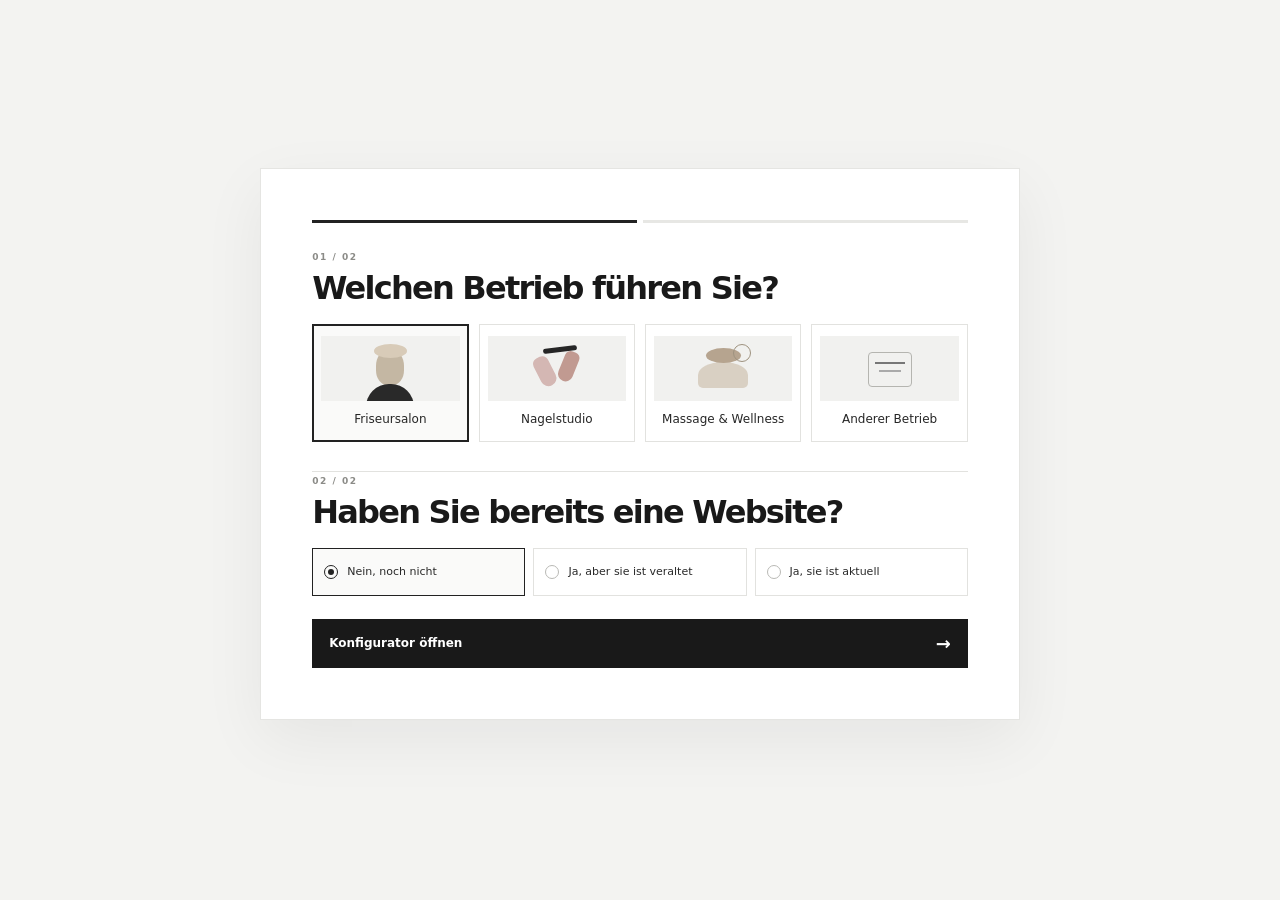
==== index.html @ 88e5c01f "version 0.2" ====
<!doctype html>
<html lang="de">
<head>
  <meta charset="utf-8">
  <meta name="viewport" content="width=device-width, initial-scale=1">
  <meta name="theme-color" content="#f2f2f0">
  <meta name="description" content="Stellen Sie Ihren digitalen Auftritt interaktiv zusammen.">
  <meta name="robots" content="noindex,nofollow">
  <title>Website-Konfigurator | pimentaGROUP</title>
  <link rel="stylesheet" href="css/styles.css">
  <script src="js/configurator.js" defer></script>
</head>
<body>
  <main class="app" id="app">
    <!-- Minimal onboarding: exactly the two initial questions -->
    <section class="intro-screen" id="introScreen" aria-labelledby="introTitle">
      <div class="intro-card">
        <div class="intro-progress"><span class="progress-active"></span><span></span></div>
        <div class="intro-number">01 / 02</div>
        <h1 id="introTitle">Welchen Betrieb führen Sie?</h1>
        <div class="choice-grid industry-choices" role="group" aria-label="Branche">
          <button type="button" class="choice-card selected" data-industry="Friseursalon / Barbershop">
            <span class="choice-illustration salon-illustration" aria-hidden="true"><i></i><b></b><em></em></span>
            <span>Friseursalon</span>
          </button>
          <button type="button" class="choice-card" data-industry="Nagelstudio">
            <span class="choice-illustration nails-illustration" aria-hidden="true"><i></i><b></b><em></em></span>
            <span>Nagelstudio</span>
          </button>
          <button type="button" class="choice-card" data-industry="Massage / Wellness">
            <span class="choice-illustration wellness-illustration" aria-hidden="true"><i></i><b></b><em></em></span>
            <span>Massage & Wellness</span>
          </button>
          <button type="button" class="choice-card" data-industry="Sonstiges">
            <span class="choice-illustration other-illustration" aria-hidden="true"><i></i><b></b><em></em></span>
            <span>Anderer Betrieb</span>
          </button>
        </div>

        <div class="intro-number second-number">02 / 02</div>
        <h2>Haben Sie bereits eine Website?</h2>
        <div class="website-choices" role="group" aria-label="Website-Status">
          <button type="button" class="website-choice selected" data-website="Keine Website"><span class="radio-mark"></span><span>Nein, noch nicht</span></button>
          <button type="button" class="website-choice" data-website="Veraltet / nicht mobiloptimiert"><span class="radio-mark"></span><span>Ja, aber sie ist veraltet</span></button>
          <button type="button" class="website-choice" data-website="Vorhanden und aktuell"><span class="radio-mark"></span><span>Ja, sie ist aktuell</span></button>
        </div>
        <button type="button" class="intro-continue" id="startConfigurator">Konfigurator öffnen <span>→</span></button>
      </div>
    </section>

    <!-- Main configurator: large live website / one independently scrolling options rail -->
    <section class="configurator-screen" id="configuratorScreen" hidden aria-label="Website-Konfigurator">
      <section class="preview-stage" id="previewStage" aria-label="Live-Vorschau">
        <!-- WEBSITE SCENE -->
        <div class="scene scene-website active" data-scene="website">
          <div class="site-viewport" id="siteViewport">
            <div class="demo-site" id="demoSite">
              <header class="demo-nav">
                <a class="demo-logo" href="#siteTop"><span class="logo-monogram">S</span><span><b id="previewBrand">SÉLYS</b><small>HAIR & BEAUTY</small></span></a>
                <nav aria-label="Website-Navigation">
                  <a href="#siteServices">Leistungen</a>
                  <a href="#siteTeam">Team</a>
                  <a href="#siteModules">Mehr entdecken</a>
                  <a href="#siteContact">Kontakt</a>
                </nav>
                <a class="nav-book" href="#module-booking">Termin buchen <span>↗</span></a>
              </header>

              <section class="demo-hero" id="siteTop">
                <div class="hero-copy">
                  <span class="site-eyebrow">MÜNSTER · PREMIUM HAIR STUDIO</span>
                  <h2>Ihr Stil.<br><em>Ihr Moment.</em></h2>
                  <p>Individuelle Looks, persönliche Beratung und ein gutes Gefühl bei jedem Besuch.</p>
                  <div class="hero-actions"><a class="hero-primary" href="#module-booking">Termin entdecken <span>↗</span></a><a class="hero-secondary" href="#siteServices">Leistungen ansehen</a></div>
                  <div class="hero-proof"><span>✦ Persönliche Beratung</span><span>✦ Zeit für Ihren Look</span></div>
                </div>
                <div class="hero-art" aria-label="Abstrakte Salon-Bildkomposition">
                  <div class="hero-art-photo"><div class="portrait-halo"></div><div class="portrait-head"></div><div class="portrait-body"></div><span class="portrait-caption">YOUR BEAUTY<br>YOUR STYLE</span></div>
                  <div class="hero-art-note"><i></i><span>EST. WITH<br>CARE & DETAIL</span></div>
                </div>
              </section>

              <section class="site-services" id="siteServices">
                <div class="site-section-heading"><span>UNSERE LEISTUNGEN</span><h3>Für Ihren ganz<br><em>eigenen Stil.</em></h3></div>
                <div class="service-preview-grid">
                  <article class="service-preview"><span class="service-number">01</span><b>Cut & Styling</b><small>Individuell. Präzise. Persönlich.</small><i>↗</i></article>
                  <article class="service-preview"><span class="service-number">02</span><b>Color & Care</b><small>Farbe, die zu Ihnen passt.</small><i>↗</i></article>
                  <article class="service-preview"><span class="service-number">03</span><b>Beauty Rituals</b><small>Zeit für Pflege und Wohlgefühl.</small><i>↗</i></article>
                </div>
              </section>

              <section class="site-team" id="siteTeam">
                <div class="site-section-heading compact"><span>MIT LIEBE ZUM DETAIL</span><h3>Menschen hinter<br><em>dem Handwerk.</em></h3></div>
                <div class="team-preview-grid">
                  <article class="team-preview"><div class="team-person person-one"><i></i></div><b>Anna</b><small>Creative Director</small></article>
                  <article class="team-preview"><div class="team-person person-two"><i></i></div><b>Lukas</b><small>Master Stylist</small></article>
                  <article class="team-preview"><div class="team-person person-three"><i></i></div><b>Sophie</b><small>Color Expert</small></article>
                </div>
              </section>

              <div id="siteModules" class="site-modules" aria-live="polite"></div>
              <footer class="demo-site-footer" id="siteContact"><span class="footer-wordmark" id="footerBrand">SÉLYS</span><span>HAIR & BEAUTY · MÜNSTER</span><span>Ein Ort für Ihren Stil.</span></footer>
              <a class="site-whatsapp-float" id="siteWhatsApp" href="#" aria-label="WhatsApp-Kontakt" hidden>◔</a>
              <div class="site-chat-float" id="siteChatFloat" hidden><span>✳</span><div><b>Wie können wir helfen?</b><small>Unser digitaler Assistent</small></div></div>
            </div>
          </div>
        </div>

        <!-- SMARTPHONE SCENE -->
        <div class="scene scene-phone" data-scene="phone" hidden>
          <div class="phone-presentation">
            <div class="phone-copy"><span class="scene-kicker">MOBIL OPTIMIERT</span><h2>Alles Wichtige.<br><em>In Ihrer Hand.</em></h2><p>So erleben Ihre Kunden die Website auf dem Smartphone.</p></div>
            <div class="phone-device" id="phoneDevice">
              <div class="phone-island"></div>
              <div class="phone-screen">
                <div class="phone-status"><span>9:41</span><span>●●● ▰</span></div>
                <div class="phone-site-head"><b id="phoneBrand">SÉLYS</b><span>☰</span></div>
                <div class="phone-hero"><small>HAIR & BEAUTY</small><b>Ihr Stil.<br><em>Ihr Moment.</em></b><span>Persönlich. Modern. Für Sie.</span><i>Termin entdecken ↗</i></div>
                <div class="phone-mini-services"><span>UNSERE LEISTUNGEN</span><div><i></i><i></i><i></i></div></div>
                <div class="phone-live-module" id="phoneLiveModule"><span class="phone-module-empty">Ihre mobile Funktion erscheint hier.</span></div>
                <div class="phone-bottom-nav"><span>⌂</span><span>♡</span><span>▦</span><span>☻</span></div>
              </div>
            </div>
          </div>
        </div>

        <!-- SOCIAL SCENE -->
        <div class="scene scene-social" data-scene="social" hidden>
          <div class="social-presentation">
            <div class="scene-heading"><span class="scene-kicker">SOCIAL MEDIA</span><h2>Ihre Kanäle.<br><em>Ein Auftritt.</em></h2></div>
            <div class="social-workspace">
              <div class="social-profile-window" id="socialProfile">
                <div class="social-window-top"><span></span><span></span><span></span><b>instagram</b></div>
                <div class="social-profile-info"><div class="social-profile-avatar">S</div><div><b id="socialHandle">ihr.studio</b><small>Hair · Beauty · Münster</small></div><button>Folgen</button></div>
                <div class="social-profile-stats"><span><b>128</b> Beiträge</span><span><b>2.4k</b> Follower</span><span><b>340</b> Gefolgt</span></div>
                <div class="social-posts" id="socialPosts"><i class="post-art post-one"></i><i class="post-art post-two"></i><i class="post-art post-three"></i><i class="post-art post-four"></i><i class="post-art post-five"></i><i class="post-art post-six"></i></div>
                <div class="social-network-links" id="socialNetworkLinks"><span>Instagram</span><span>Facebook</span><span>TikTok</span><span>LinkedIn</span></div>
              </div>
              <div class="social-connection" id="socialConnection"><div class="connection-node web-node">Ihre Website</div><div class="connection-line"><i></i><i></i><i></i></div><div class="connection-node social-node">Social Media</div><p>Profile und Website sinnvoll verbinden.</p></div>
            </div>
          </div>
        </div>

        <!-- AI SCENE -->
        <div class="scene scene-ai" data-scene="ai" hidden>
          <div class="ai-presentation">
            <div class="scene-heading"><span class="scene-kicker">KI & AUTOMATISIERUNG</span><h2>Mehr Zeit für<br><em>Ihr Unternehmen.</em></h2></div>
            <div class="ai-workspace">
              <div class="ai-chat-demo" id="aiChatDemo">
                <div class="ai-chat-top"><span class="ai-avatar">✳</span><div><b>Digitaler Assistent</b><small><i></i> Demo-Unterhaltung</small></div><span>•••</span></div>
                <div class="ai-chat-body" id="aiChatBody"><div class="chat-time">HEUTE · 10:42</div><div class="chat-message bot">Hallo! Wie kann ich Ihnen helfen?</div><div class="chat-message user">Ich möchte einen Termin buchen.</div><div class="chat-message bot">Sehr gern. Ich zeige Ihnen die nächsten freien Zeiten.</div></div>
                <div class="ai-chat-input"><span>Nachricht eingeben …</span><b>↑</b></div>
              </div>
              <div class="automation-demo" id="automationDemo"><div class="automation-step"><span>01</span><div><b>Kundenanfrage</b><small>Website · WhatsApp · Telefon</small></div></div><div class="automation-connector"><i></i><i></i><i></i></div><div class="automation-step automation-active"><span>✳</span><div><b>Assistent</b><small>Erkennen · Antworten · Sortieren</small></div></div><div class="automation-connector"><i></i><i></i><i></i></div><div class="automation-step"><span>✓</span><div><b>Ihr Team</b><small>Übersichtlich vorbereitet</small></div></div></div>
            </div>
            <div class="ai-active-label" id="aiActiveLabel">Wählen Sie rechts eine Automatisierung.</div>
          </div>
        </div>

        <!-- ACCESSORIES / ABSTRACT FUNCTIONS -->
        <div class="scene scene-extras" data-scene="extras" hidden>
          <div class="extras-presentation">
            <span class="scene-kicker">IM HINTERGRUND</span>
            <h2>Das Unsichtbare,<br><em>das mitarbeitet.</em></h2>
            <div class="extras-visual" id="extrasVisual">
              <div class="extras-search"><span>⌕</span><div><small>GOOGLE-SUCHE</small><b>Friseursalon in Ihrer Nähe</b><i>Ihre Website · Öffnungszeiten · Leistungen</i></div><strong>✓</strong></div>
              <div class="extras-language"><span>DE</span><span>EN</span><span>FR</span></div>
              <div class="extras-orbit orbit-one"></div><div class="extras-orbit orbit-two"></div>
            </div>
            <div class="extras-active" id="extrasActive"><span>Keine Zusatzoption ausgewählt</span></div>
          </div>
        </div>
      </section>

      <!-- Only this pane scrolls on desktop -->
      <aside class="options-rail" id="optionsRail" aria-label="Funktionen auswählen">
        <section class="option-section" data-scene-section="website" id="optionsWebsite">
          <h2>Website</h2>
          <div class="option-list" id="listWebsite"></div>
        </section>
        <section class="option-section" data-scene-section="phone" id="optionsPhone">
          <h2>Smartphone</h2>
          <div class="option-list" id="listPhone"></div>
        </section>
        <section class="option-section" data-scene-section="social" id="optionsSocial">
          <h2>Social Media</h2>
          <div class="social-choice-list" id="socialChoices"></div>
          <div class="option-list" id="listSocial"></div>
        </section>
        <section class="option-section" data-scene-section="ai" id="optionsAI">
          <h2>KI & Automatisierung</h2>
          <div class="option-list" id="listAI"></div>
        </section>
        <section class="option-section option-section-last" data-scene-section="extras" id="optionsExtras">
          <h2>Zubehör</h2>
          <div class="option-list" id="listExtras"></div>
          <button class="change-basics" id="changeBasics" type="button">← Betriebsangaben ändern</button>
        </section>
      </aside>
    </section>

    <!-- Tesla-like sticky price / action bar -->
    <section class="price-bar" id="priceBar" hidden aria-label="Preisübersicht">
      <div class="price-bar-left">
        <div class="price-item"><small>Erstellung</small><b>0 €</b></div>
        <span class="price-divider"></span>
        <div class="price-item trial-price"><small>Ihre Testphase</small><b>2 Monate kostenlos</b></div>
        <span class="price-divider"></span>
        <button type="button" class="price-details-button" id="priceDetailsButton">Auswahl & Preise <span>↗</span></button>
      </div>
      <div class="price-bar-right"><div class="monthly-total"><small>Danach pro Monat</small><b id="monthlyTotal">35 €</b></div><button type="button" class="price-cta" id="requestButton">Konfiguration anfragen <span>→</span></button></div>
    </section>

    <!-- Information modal: long copy lives here, not in the options list -->
    <dialog class="info-dialog" id="infoDialog">
      <button type="button" class="dialog-close" data-close-dialog aria-label="Schließen">×</button>
      <div class="info-art" id="infoArt"></div>
      <div class="info-copy"><span class="info-kicker">FUNKTIONSDETAILS</span><h2 id="infoTitle"></h2><p id="infoDescription"></p><div class="info-price" id="infoPrice"></div><button type="button" class="dialog-add" id="infoToggle">Hinzufügen</button></div>
    </dialog>

    <!-- Price details modal -->
    <dialog class="price-dialog" id="priceDialog">
      <button type="button" class="dialog-close" data-close-dialog aria-label="Schließen">×</button>
      <span class="info-kicker">IHRE AUSWAHL</span><h2>Preisübersicht</h2>
      <div id="priceBreakdown" class="price-breakdown"></div>
      <div class="price-dialog-total"><span>Monatlich nach 2 Freimonaten</span><b id="priceDialogTotal">35 €</b></div>
      <p>Die Preisangaben sind vorläufige Richtwerte. Ein kostenpflichtiger Vertrag entsteht ausschließlich nach einem individuellen Angebot und Ihrer ausdrücklichen Zustimmung.</p>
    </dialog>

    <!-- Contact form appears from the fixed bottom bar; no separate third configurator page -->
    <dialog class="contact-dialog" id="contactDialog">
      <button type="button" class="dialog-close" data-close-dialog aria-label="Schließen">×</button>
      <div class="contact-dialog-head"><span class="info-kicker">FAST GESCHAFFT</span><h2>Ihre Konfiguration.</h2><p>Hinterlassen Sie Ihre Kontaktdaten. Wir melden uns persönlich.</p></div>
      <div class="contact-layout">
        <form id="contactForm" novalidate>
          <label class="contact-field"><span>Name *</span><input name="contactName" autocomplete="name" required maxlength="120" placeholder="Vor- und Nachname"></label>
          <label class="contact-field"><span>Unternehmen</span><input name="contactCompany" autocomplete="organization" maxlength="120" placeholder="Name Ihres Betriebs"></label>
          <label class="contact-field"><span>E-Mail *</span><input name="email" type="email" autocomplete="email" required maxlength="160" placeholder="name@unternehmen.de"></label>
          <label class="contact-field"><span>Telefon</span><input name="phone" type="tel" autocomplete="tel" maxlength="40" placeholder="+49 …"></label>
          <label class="contact-field"><span>Nachricht</span><textarea name="message" rows="3" maxlength="1500" placeholder="Was sollten wir noch wissen?"></textarea></label>
          <label class="contact-consent"><input type="checkbox" name="contactConsent" required><span>Ich bin mit der Kontaktaufnahme zu meiner Anfrage einverstanden. *</span></label>
          <input name="website" class="honeypot" tabindex="-1" autocomplete="off" aria-hidden="true">
          <div class="contact-error" id="contactError" role="alert" aria-live="polite"></div>
          <button class="contact-submit" id="contactSubmit" type="submit">Anfrage senden <span>↗</span></button>
        </form>
        <aside class="contact-summary"><small>IHRE AUSWAHL</small><b id="contactMonthly">35 € / Monat</b><span>nach 2 Freimonaten</span><div id="contactSelected"></div><strong>Erstellung & Testphase: 0 €</strong></aside>
      </div>
    </dialog>

    <dialog class="success-dialog" id="successDialog">
      <button type="button" class="dialog-close" data-close-dialog aria-label="Schließen">×</button>
      <div class="success-symbol">✓</div><span class="info-kicker">VIELEN DANK</span><h2>Ihre Konfiguration ist bereit.</h2><p id="successMessage"></p><button type="button" class="dialog-add" data-close-dialog>Schließen</button>
    </dialog>
  </main>
</body>
</html>
---- css/styles.css ----
:root{
  --ink:#191919;--muted:#747474;--soft:#a1a1a1;--paper:#f3f3f1;--white:#fff;--line:#e2e2df;
  --gold:#a8916b;--gold-soft:#eee8dc;--deep:#242424;--shadow:0 24px 70px rgba(0,0,0,.10);
  --bar-h:78px;--rail-w:clamp(320px,23.6vw,370px);
}
*{box-sizing:border-box}
html,body{height:100%;margin:0}
body{background:var(--paper);color:var(--ink);font-family:Inter,ui-sans-serif,system-ui,-apple-system,"Segoe UI",sans-serif;font-size:14px;line-height:1.45;overflow:hidden}
button,input,textarea{font:inherit}button{cursor:pointer}button:focus-visible,a:focus-visible,input:focus-visible,textarea:focus-visible{outline:2px solid #a8916b;outline-offset:3px}
[hidden]{display:none!important}
.app{height:100dvh;min-height:520px;position:relative;overflow:hidden}
/* onboarding — deliberately only two questions */
.intro-screen{position:absolute;inset:0;display:grid;place-items:center;padding:28px 18px 40px;background:#f3f3f1;overflow:auto}
.intro-card{width:min(760px,100%);padding:clamp(24px,4vw,52px);background:#fff;border:1px solid #e5e5e2;box-shadow:0 20px 60px rgba(0,0,0,.06)}
.intro-progress{display:flex;gap:6px;margin-bottom:28px}.intro-progress span{height:3px;flex:1;background:#e7e7e4}.intro-progress .progress-active{background:#222}
.intro-number,.info-kicker,.scene-kicker{font-size:9px;letter-spacing:.17em;font-weight:800;color:#8b8b87}
.intro-card h1,.intro-card h2{font-size:clamp(23px,3vw,32px);font-weight:550;letter-spacing:-.055em;margin:7px 0 19px;line-height:1.08}
.choice-grid{display:grid;grid-template-columns:repeat(4,minmax(0,1fr));gap:10px;margin:0 0 29px}
.choice-card{min-width:0;padding:11px 8px 12px;background:#fff;border:1px solid var(--line);color:#262626;display:flex;flex-direction:column;align-items:center;gap:10px;font-size:12px;transition:border .2s,background .2s}
.choice-card.selected{border-color:#222;background:#fafaf9;box-shadow:inset 0 0 0 1px #222}
.choice-illustration{height:65px;width:100%;position:relative;display:block;background:#f1f1ef;overflow:hidden}
.choice-illustration i,.choice-illustration b,.choice-illustration em{position:absolute;display:block}
.salon-illustration i{width:28px;height:36px;border-radius:48% 48% 40% 40%;background:#c4b7a3;left:calc(50% - 14px);top:13px}.salon-illustration b{width:48px;height:23px;background:#292929;left:calc(50% - 24px);bottom:-6px;border-radius:24px 24px 0 0}.salon-illustration em{width:33px;height:14px;background:#d8cbb8;border-radius:50%;left:calc(50% - 16px);top:8px}
.nails-illustration i{width:16px;height:31px;border-radius:10px 10px 13px 13px;background:#d4b7b3;transform:rotate(-27deg);left:calc(50% - 20px);top:20px}.nails-illustration b{width:15px;height:31px;border-radius:10px 10px 13px 13px;background:#c19a91;transform:rotate(22deg);left:calc(50% + 4px);top:15px}.nails-illustration em{width:34px;height:5px;background:#262626;left:calc(50% - 14px);top:11px;border-radius:5px;transform:rotate(-7deg)}
.wellness-illustration i{width:50px;height:26px;background:#d9d0c3;left:calc(50% - 25px);top:26px;border-radius:50% 50% 5px 5px}.wellness-illustration b{width:35px;height:15px;background:#b6a48f;left:calc(50% - 17px);top:12px;border-radius:50%}.wellness-illustration em{width:18px;height:18px;border-radius:50%;border:1px solid #9e927f;left:calc(50% + 10px);top:8px}
.other-illustration i{width:44px;height:35px;border:1px solid #b5b5b0;left:calc(50% - 22px);top:16px;border-radius:4px}.other-illustration b{width:30px;height:2px;background:#777;left:calc(50% - 15px);top:26px}.other-illustration em{width:22px;height:2px;background:#aaa;left:calc(50% - 11px);top:34px}
.second-number{padding-top:3px;border-top:1px solid var(--line)}
.website-choices{display:grid;grid-template-columns:repeat(3,minmax(0,1fr));gap:8px;margin-bottom:23px}
.website-choice{min-height:48px;display:flex;align-items:center;gap:9px;text-align:left;padding:9px 11px;background:#fff;border:1px solid var(--line);font-size:11px;color:#292929}
.website-choice.selected{border-color:#222;background:#fafaf9}.radio-mark{width:14px;height:14px;border:1px solid #b9b9b5;border-radius:50%;flex:none;display:grid;place-items:center}.website-choice.selected .radio-mark{border-color:#222}.website-choice.selected .radio-mark:after{content:"";width:6px;height:6px;border-radius:50%;background:#222}
.intro-continue{height:49px;width:100%;display:flex;align-items:center;justify-content:space-between;padding:0 17px;border:0;background:#191919;color:#fff;font-size:12px;font-weight:700;transition:background .2s}.intro-continue:hover{background:#3b3b3b}.intro-continue span{font-size:18px}
/* Main configurator — stage + independently scrolling Tesla-like rail */
.configurator-screen{position:absolute;inset:0 0 var(--bar-h);display:grid;grid-template-columns:minmax(0,1fr) var(--rail-w);min-height:0;background:#e9e9e7}
.preview-stage{position:relative;min-width:0;min-height:0;height:100%;overflow:hidden;background:#e8e8e6}
.scene{position:absolute;inset:0;overflow:hidden}.scene[hidden]{display:none}.scene.active{display:block;animation:sceneIn .38s ease both}@keyframes sceneIn{from{opacity:.35}to{opacity:1}}
/* Full website preview */
.site-viewport{height:100%;overflow:auto;overscroll-behavior:contain;scroll-behavior:smooth;scrollbar-width:thin;scrollbar-color:#bdbdb8 transparent;padding:24px clamp(12px,2.4vw,38px) 28px}
.site-viewport::-webkit-scrollbar{width:7px}.site-viewport::-webkit-scrollbar-thumb{background:#c8c8c3;border-radius:10px}
.demo-site{width:min(100%,1220px);min-height:100%;margin:0 auto;background:#fdfbf7;color:#1b1b1b;box-shadow:0 18px 60px rgba(0,0,0,.10);position:relative;overflow:hidden;font-family:Inter,Arial,sans-serif}
.demo-nav{height:76px;padding:0 clamp(18px,3vw,48px);display:flex;align-items:center;justify-content:space-between;gap:22px;background:#fdfbf7;border-bottom:1px solid rgba(25,25,25,.08)}
.demo-logo{display:flex;align-items:center;gap:10px;text-decoration:none;color:#1a1a1a;flex:none}.logo-monogram{height:37px;width:37px;background:#202020;color:#fff;display:grid;place-items:center;font:italic 27px Georgia,serif}.demo-logo>span:last-child{display:grid;gap:1px}.demo-logo b{font:600 13px Georgia,serif;letter-spacing:.15em}.demo-logo small{font-size:7px;letter-spacing:.22em;color:#777}
.demo-nav nav{display:flex;align-items:center;gap:clamp(12px,2.2vw,30px)}.demo-nav nav a{text-decoration:none;color:#555;font-size:10px}.demo-nav nav a:hover{color:#1c1c1c}
.nav-book{padding:11px 16px;background:#1c1c1c;color:#fff;text-decoration:none;font-size:9px;letter-spacing:.03em}.nav-book span{color:#c7b18d;margin-left:8px}
.demo-hero{min-height:clamp(400px,58vh,620px);display:grid;grid-template-columns:1fr .95fr;align-items:center;gap:clamp(15px,3vw,55px);padding:clamp(30px,5vw,78px) clamp(22px,5.2vw,80px);background:#f6f1e9}
.site-eyebrow{display:block;font-size:8px;letter-spacing:.22em;color:#827760;margin-bottom:17px}.hero-copy h2{font:400 clamp(38px,5.2vw,76px)/.98 Georgia,serif;letter-spacing:-.055em;margin:0 0 20px}.hero-copy h2 em,.site-section-heading h3 em,.phone-hero em,.scene-heading h2 em,.extras-presentation h2 em{font-weight:400;color:#a58e68}.hero-copy p{font-size:clamp(11px,1vw,14px);line-height:1.7;color:#68645e;max-width:360px;margin:0 0 23px}.hero-actions{display:flex;align-items:center;gap:20px;flex-wrap:wrap}.hero-primary{display:inline-flex;align-items:center;gap:12px;background:#1d1d1d;color:#fff;text-decoration:none;padding:14px 17px;font-size:9px}.hero-primary span{color:#c3ac87}.hero-secondary{font-size:9px;color:#5e5b55;text-decoration:none;border-bottom:1px solid #b9ad9a;padding-bottom:4px}.hero-proof{display:flex;gap:14px;flex-wrap:wrap;margin-top:28px;color:#7d766a;font-size:8px;letter-spacing:.02em}
.hero-art{height:clamp(290px,39vw,480px);position:relative;display:flex;justify-content:center;align-items:center}.hero-art-photo{width:80%;height:88%;position:relative;overflow:hidden;background:linear-gradient(135deg,#c9bca9,#8d8377 48%,#d7cdbd);box-shadow:18px 18px 0 #e6ded2}.hero-art-photo:before{content:"";position:absolute;inset:0;background:linear-gradient(90deg,transparent 48%,rgba(255,255,255,.16) 49%,transparent 50%),linear-gradient(0deg,rgba(27,26,25,.35),transparent 60%)}.portrait-halo{position:absolute;width:64%;aspect-ratio:1;border:1px solid rgba(255,255,255,.45);border-radius:50%;left:17%;top:10%;box-shadow:0 0 0 20px rgba(255,255,255,.08),0 0 0 40px rgba(255,255,255,.05)}.portrait-head{position:absolute;z-index:1;width:35%;height:48%;left:33%;top:17%;border-radius:46% 48% 43% 42%;background:linear-gradient(110deg,#42352e,#b99476 46%,#5b4437);box-shadow:inset 11px -4px 15px rgba(0,0,0,.2)}.portrait-head:before{content:"";position:absolute;left:-12%;top:-9%;width:122%;height:54%;border-radius:55% 50% 20% 20%;background:linear-gradient(110deg,#221f1c,#57483d 55%,#1e1b19)}.portrait-body{position:absolute;z-index:2;width:78%;height:48%;left:11%;bottom:-7%;border-radius:48% 48% 0 0;background:linear-gradient(100deg,#332f2a,#c5b7a4 50%,#6c6259)}.portrait-caption{position:absolute;z-index:3;left:17px;bottom:16px;color:#fff;font:italic 10px/1.6 Georgia,serif;letter-spacing:.16em}.hero-art-note{position:absolute;right:0;bottom:4%;width:102px;height:102px;background:#202020;color:#fff;display:flex;flex-direction:column;align-items:center;justify-content:center;gap:8px;transform:rotate(5deg)}.hero-art-note i{width:20px;height:1px;background:#bca985}.hero-art-note span{font-size:7px;line-height:1.6;letter-spacing:.17em;text-align:center}
.site-services,.site-team{padding:clamp(40px,5.5vw,74px) clamp(22px,5.2vw,80px);background:#fdfbf7}.site-section-heading{display:flex;justify-content:space-between;align-items:end;gap:20px;margin-bottom:28px}.site-section-heading>span{font-size:8px;letter-spacing:.2em;color:#8d8068}.site-section-heading h3{font:400 clamp(27px,3.3vw,45px)/1.05 Georgia,serif;letter-spacing:-.04em;margin:0}.service-preview-grid{display:grid;grid-template-columns:repeat(3,minmax(0,1fr));gap:12px}.service-preview{min-height:130px;position:relative;padding:20px;border:1px solid #e5e0d8;background:#fff;display:flex;flex-direction:column;justify-content:flex-end;gap:7px}.service-number{position:absolute;top:15px;left:18px;font:italic 18px Georgia,serif;color:#ae9b7d}.service-preview b{font:400 19px Georgia,serif}.service-preview small{font-size:9px;color:#888078}.service-preview>i{position:absolute;right:18px;top:16px;font-style:normal;color:#a28e6e;font-size:15px}
.site-team{background:#efebe4}.site-section-heading.compact{align-items:flex-start;flex-direction:column;gap:9px}.team-preview-grid{display:grid;grid-template-columns:repeat(3,1fr);gap:14px}.team-preview{display:flex;flex-direction:column;gap:5px}.team-person{height:165px;position:relative;overflow:hidden;background:linear-gradient(145deg,#d7c8b5,#eee5da)}.team-person:before{content:"";position:absolute;left:calc(50% - 31px);top:25px;width:62px;height:69px;border-radius:47% 48% 42% 42%;background:linear-gradient(100deg,#574237,#b58f72 50%,#3c3029)}.team-person:after{content:"";position:absolute;left:calc(50% - 68px);bottom:-24px;width:136px;height:100px;border-radius:50% 50% 0 0;background:linear-gradient(100deg,#333,#77706a)}.person-two{background:linear-gradient(145deg,#bcb9b1,#e6e1d7)}.person-two:before{background:linear-gradient(100deg,#352b25,#9c7155 50%,#332924)}.person-three{background:linear-gradient(145deg,#cfc4b5,#f0e7db)}.team-preview>b{font:400 15px Georgia,serif;margin-top:6px}.team-preview>small{font-size:8px;color:#8a8278}
.site-modules{display:grid;gap:0}.site-module{padding:clamp(28px,4vw,58px) clamp(22px,5.2vw,80px);border-top:1px solid #e8e2d8;background:#fdfbf7;scroll-margin:22px;position:relative;transition:background .25s}.site-module.is-highlighted{animation:modulePulse 1.5s ease 1}@keyframes modulePulse{0%,100%{box-shadow:inset 0 0 0 0 rgba(169,145,107,0);background:#fdfbf7}25%,65%{box-shadow:inset 0 0 0 4px rgba(169,145,107,.72);background:#f7f1e7}}
.module-kicker{font-size:8px;letter-spacing:.2em;color:#94856d}.module-title{font:400 clamp(25px,3vw,40px)/1.05 Georgia,serif;margin:9px 0 18px}.module-subtitle{font-size:10px;color:#77716a;line-height:1.6;max-width:550px;margin:-7px 0 20px}
/* Actual visual website blocks */
.module-gallery-grid{display:grid;grid-template-columns:1.12fr .88fr .88fr;gap:8px}.module-gallery-grid i{display:block;min-height:150px;position:relative;overflow:hidden;background:linear-gradient(130deg,#d9c9b6,#77685b)}.module-gallery-grid i:nth-child(2){background:linear-gradient(125deg,#c7b6a8,#eee0cf)}.module-gallery-grid i:nth-child(3){background:linear-gradient(125deg,#a6a095,#e1d8ca)}.module-gallery-grid i:before{content:"";position:absolute;width:41%;height:66%;left:30%;top:17%;border-radius:45% 50% 42% 42%;background:linear-gradient(100deg,#483a31,#ba9679 50%,#3a2e26);box-shadow:0 0 0 18px rgba(255,255,255,.08)}
.module-reviews-grid{display:grid;grid-template-columns:repeat(2,1fr);gap:12px}.review-card{padding:20px;background:#f4f0e9;border:1px solid #e9e2d7}.review-stars{letter-spacing:.16em;color:#9d8257;font-size:11px}.review-card blockquote{font:italic 17px/1.4 Georgia,serif;margin:12px 0}.review-card small{font-size:8px;color:#80776d}
.module-map-layout{display:grid;grid-template-columns:1.4fr .8fr;gap:18px;align-items:stretch}.map-art{min-height:240px;position:relative;overflow:hidden;background:#e8e8e2;background-image:linear-gradient(30deg,transparent 47%,#fff 48%,#fff 51%,transparent 52%),linear-gradient(120deg,transparent 42%,#fff 43%,#fff 46%,transparent 47%),linear-gradient(90deg,transparent 62%,#d2d8ce 63%,#d2d8ce 70%,transparent 71%),linear-gradient(0deg,transparent 19%,#fff 20%,#fff 23%,transparent 24%);background-size:170px 140px,200px 190px,230px 180px,100% 90px}.map-park{position:absolute;left:4%;top:13%;width:23%;height:24%;background:#d0d9c9;border-radius:40% 20% 35% 20%}.map-water{position:absolute;right:6%;bottom:9%;width:26%;height:18%;background:#cbd9dd;transform:rotate(-19deg);border-radius:50%}.map-pin{position:absolute;left:52%;top:39%;width:34px;height:34px;border-radius:50% 50% 50% 0;transform:rotate(-45deg);background:#222;box-shadow:0 3px 9px #0003}.map-pin:after{content:"";position:absolute;left:11px;top:11px;width:12px;height:12px;border-radius:50%;background:#fff}.map-info{display:flex;flex-direction:column;justify-content:center;gap:10px}.map-info b{font:400 21px Georgia,serif}.map-info span{font-size:9px;color:#777}.map-info a{font-size:9px;color:#1d1d1d;text-decoration:none;border-bottom:1px solid #b6a489;width:max-content;padding-bottom:4px}
.module-booking{background:#f5f2ec}.booking-widget{background:#fff;border:1px solid #e6e0d8;padding:clamp(16px,2.7vw,28px);max-width:680px;box-shadow:0 10px 35px #362f2510}.booking-widget-head{display:flex;justify-content:space-between;align-items:center;gap:10px;margin-bottom:17px}.booking-widget-head b{font:400 23px Georgia,serif}.booking-widget-head small{font-size:8px;color:#8a8176}.booking-services{display:flex;gap:7px;flex-wrap:wrap;margin-bottom:16px}.booking-services span{padding:8px 11px;border:1px solid #e6e2db;font-size:9px}.booking-services span:first-child{background:#252525;color:#fff;border-color:#252525}.booking-dates{display:grid;grid-template-columns:repeat(5,1fr);gap:6px;margin-bottom:10px}.booking-dates span{padding:8px 3px;text-align:center;background:#f6f4f0;font-size:8px;color:#777}.booking-dates span:nth-child(2){background:#2b2b2b;color:#fff}.booking-times{display:flex;gap:7px;flex-wrap:wrap}.booking-times span{padding:7px 10px;border:1px solid #dedbd4;font-size:8px}.booking-times span:first-child{border-color:#252525}
.module-team-grid{display:grid;grid-template-columns:repeat(3,1fr);gap:12px}.module-team-person{background:#f1eee8;padding:12px;display:flex;gap:9px;align-items:center}.module-team-avatar{width:42px;height:42px;border-radius:50%;background:linear-gradient(135deg,#d7c5b1,#806c5b);flex:none}.module-team-person div{display:grid;gap:3px}.module-team-person b{font:400 14px Georgia,serif}.module-team-person small{font-size:8px;color:#81796e}
.module-faq-list{max-width:750px;border-top:1px solid #ddd6cb}.module-faq-list details{padding:15px 0;border-bottom:1px solid #ddd6cb}.module-faq-list summary{font:400 16px Georgia,serif;cursor:pointer;list-style:none;display:flex;justify-content:space-between}.module-faq-list summary:after{content:"+";font:400 20px Arial}.module-faq-list details[open] summary:after{content:"−"}.module-faq-list p{font-size:10px;color:#746e66;max-width:600px;line-height:1.6;margin:12px 0 0}
.module-blog-grid,.module-shop-grid{display:grid;grid-template-columns:repeat(3,1fr);gap:11px}.blog-card,.shop-card{background:#f2eee8;padding:10px}.blog-art,.shop-art{height:115px;margin-bottom:11px;background:linear-gradient(140deg,#cdbda9,#867568);position:relative;overflow:hidden}.blog-art:after{content:"";position:absolute;width:60px;height:80px;left:40%;top:20px;background:#44372e;border-radius:50% 50% 30% 30%}.blog-card:nth-child(2) .blog-art{background:linear-gradient(140deg,#d6c8b8,#b5a18a)}.blog-card:nth-child(3) .blog-art{background:linear-gradient(140deg,#a9a49a,#dfd6c8)}.blog-card b,.shop-card b{font:400 14px Georgia,serif}.blog-card small,.shop-card small{display:block;font-size:8px;color:#80786f;margin-top:5px}.shop-art{background:linear-gradient(140deg,#e6dfd4,#c8b79f)}.shop-card:nth-child(2) .shop-art{background:linear-gradient(140deg,#d6d4ca,#a8a59a)}.shop-card:nth-child(3) .shop-art{background:linear-gradient(140deg,#b6aa97,#eee6d8)}.shop-card strong{display:block;margin-top:8px;font-size:10px}
.module-newsletter{display:flex;align-items:center;justify-content:space-between;gap:20px;background:#f2eee8}.newsletter-copy h3{font:400 24px Georgia,serif;margin:6px 0}.newsletter-copy p{font-size:9px;color:#777}.newsletter-form{display:flex;max-width:360px;flex:1}.newsletter-form input{min-width:0;flex:1;border:1px solid #ddd6cc;background:#fff;padding:11px;font-size:9px}.newsletter-form button{border:0;background:#222;color:#fff;padding:0 14px;font-size:9px}
.module-contact-form{max-width:560px;display:grid;grid-template-columns:1fr 1fr;gap:9px}.module-contact-form input,.module-contact-form textarea{min-width:0;padding:12px;border:1px solid #e0dbd2;background:#fff;font-size:9px}.module-contact-form textarea{grid-column:1/-1}.module-contact-form button{grid-column:1/-1;background:#222;color:#fff;border:0;padding:12px;font-size:9px}
.module-instagram-grid{display:grid;grid-template-columns:repeat(4,1fr);gap:7px}.module-instagram-grid i{aspect-ratio:1;background:linear-gradient(135deg,#d4c2ae,#81766c)}.module-instagram-grid i:nth-child(2){background:linear-gradient(135deg,#c8b6a7,#e7ded1)}.module-instagram-grid i:nth-child(3){background:linear-gradient(135deg,#8f9987,#e4d8c5)}.module-instagram-grid i:nth-child(4){background:linear-gradient(135deg,#d9c8b7,#796c5c)}
.demo-site-footer{min-height:100px;padding:28px clamp(22px,5.2vw,80px);display:flex;align-items:center;justify-content:space-between;gap:14px;background:#202020;color:#d8d4cd}.demo-site-footer span{font-size:8px;letter-spacing:.16em;color:#aaa39a}.demo-site-footer .footer-wordmark{font:italic 26px Georgia,serif;color:#fff;letter-spacing:.12em}.site-whatsapp-float{position:absolute;right:24px;bottom:26px;width:54px;height:54px;display:grid;place-items:center;background:#262626;color:#fff;text-decoration:none;border-radius:50%;font-size:27px;box-shadow:0 6px 22px #0003;animation:floatIn .35s ease}.site-chat-float{position:sticky;z-index:4;float:right;bottom:18px;margin:-85px 90px 25px 0;padding:12px 16px;background:#262626;color:#fff;display:flex;align-items:center;gap:10px;box-shadow:0 8px 26px #0003;animation:floatIn .35s ease}.site-chat-float>span{color:#c4ad88;font-size:20px}.site-chat-float div{display:grid;gap:2px}.site-chat-float b{font-size:9px}.site-chat-float small{font-size:8px;color:#bbb}@keyframes floatIn{from{opacity:0;transform:translateY(12px)}to{opacity:1;transform:translateY(0)}}
/* Mobile preview scene */
.phone-presentation{height:100%;display:flex;align-items:center;justify-content:center;gap:clamp(25px,7vw,110px);padding:30px}.phone-copy{max-width:330px}.scene-kicker{color:#878782}.phone-copy h2,.scene-heading h2,.extras-presentation h2{font:400 clamp(35px,4vw,56px)/1.02 Georgia,serif;letter-spacing:-.05em;margin:14px 0}.phone-copy h2 em{color:#a58e68}.phone-copy p{font-size:12px;color:#767671;max-width:260px}.phone-device{height:min(76vh,760px);aspect-ratio: .49;background:#181818;border:8px solid #191919;border-radius:40px;padding:5px;box-shadow:0 30px 80px #0003;position:relative}.phone-island{position:absolute;top:8px;left:50%;transform:translateX(-50%);width:76px;height:18px;border-radius:20px;background:#171717;z-index:4}.phone-screen{height:100%;width:100%;border-radius:29px;overflow:auto;background:#fdfbf7;position:relative;scroll-behavior:smooth;scrollbar-width:none;display:flex;flex-direction:column}.phone-screen::-webkit-scrollbar{display:none}.phone-status{height:34px;flex:none;display:flex;justify-content:space-between;padding:8px 14px 0;font-size:8px;font-weight:700}.phone-site-head{height:43px;flex:none;border-bottom:1px solid #ece7df;display:flex;align-items:center;justify-content:space-between;padding:0 15px}.phone-site-head b{font:600 12px Georgia,serif;letter-spacing:.18em}.phone-site-head span{font-size:17px}.phone-hero{padding:26px 16px 22px;background:#f3eee6;display:flex;flex-direction:column;gap:10px}.phone-hero small{font-size:6px;letter-spacing:.18em;color:#827660}.phone-hero>b{font:400 30px/1 Georgia,serif}.phone-hero>b em{color:#a58e68}.phone-hero>span{font-size:8px;color:#777}.phone-hero>i{font-style:normal;background:#222;color:#fff;padding:10px;font-size:8px;text-align:center;margin-top:4px}.phone-mini-services{padding:14px 13px 10px;display:grid;gap:9px}.phone-mini-services>span{font-size:6px;letter-spacing:.18em;color:#8b806d}.phone-mini-services div{display:flex;gap:5px}.phone-mini-services i{height:38px;flex:1;background:linear-gradient(140deg,#d5c5b2,#8a7c6f)}.phone-mini-services i:nth-child(2){background:linear-gradient(140deg,#e3d6c8,#aa9988)}.phone-mini-services i:nth-child(3){background:linear-gradient(140deg,#bcb6aa,#817a70)}.phone-live-module{padding:6px 12px 14px;display:grid;gap:8px}.phone-module-empty{font-size:7px;color:#aaa;text-align:center;padding:8px}.phone-module-card{padding:12px;background:#f2eee8;border:1px solid #e7dfd3;display:grid;gap:8px}.phone-module-card b{font:400 15px Georgia,serif}.phone-module-card small{font-size:7px;color:#777}.phone-module-card .phone-slot-list{display:flex;flex-wrap:wrap;gap:5px}.phone-module-card .phone-slot-list span{padding:6px 7px;background:#fff;border:1px solid #ddd6cb;font-size:7px}.phone-module-card .phone-slot-list span:first-child{background:#222;color:#fff}.phone-bottom-nav{height:38px;flex:none;margin-top:auto;border-top:1px solid #e9e4dc;background:#fff;display:flex;align-items:center;justify-content:space-around;font-size:12px;color:#827b70}
/* Social scene */
.social-presentation,.ai-presentation,.extras-presentation{height:100%;overflow:auto;padding:clamp(26px,4vw,58px) clamp(22px,5vw,80px)}.scene-heading{margin-bottom:26px}.scene-heading h2{margin:8px 0 0}.social-workspace{display:grid;grid-template-columns:minmax(300px,1.1fr) minmax(160px,.7fr);gap:clamp(20px,4vw,65px);align-items:center;max-width:920px;margin:0 auto}.social-profile-window{background:#fff;border:1px solid #ddd;border-radius:5px;box-shadow:0 24px 60px #0001;overflow:hidden;max-width:510px}.social-window-top{height:39px;display:flex;align-items:center;gap:5px;padding:0 12px;border-bottom:1px solid #eee}.social-window-top>span{width:7px;height:7px;border-radius:50%;background:#d8d8d5}.social-window-top>b{font-size:10px;font-weight:600;margin:auto}.social-profile-info{display:flex;align-items:center;gap:12px;padding:22px 22px 14px}.social-profile-avatar{width:62px;height:62px;border-radius:50%;display:grid;place-items:center;background:#232323;color:#fff;font:italic 35px Georgia,serif;border:3px solid #e8e0d2}.social-profile-info>div:nth-child(2){display:grid;gap:4px;flex:1}.social-profile-info>div:nth-child(2) b{font-size:12px}.social-profile-info>div:nth-child(2) small{font-size:9px;color:#858585}.social-profile-info button{border:0;background:#222;color:#fff;padding:8px 12px;font-size:8px}.social-profile-stats{display:flex;justify-content:center;gap:35px;padding:6px 12px 16px;font-size:8px;color:#777}.social-profile-stats b{color:#222;font-size:10px}.social-posts{padding:0 14px 14px;display:grid;grid-template-columns:repeat(3,1fr);gap:5px}.social-posts i{aspect-ratio:1;background:linear-gradient(140deg,#d0c0ae,#7f7368)}.social-posts i:nth-child(2){background:linear-gradient(140deg,#a9a398,#e7ddd0)}.social-posts i:nth-child(3){background:linear-gradient(140deg,#cdbdad,#7a6b5e)}.social-posts i:nth-child(4){background:linear-gradient(140deg,#b3aa9e,#e4d9cb)}.social-posts i:nth-child(5){background:linear-gradient(140deg,#a19b8f,#ded4c5)}.social-posts i:nth-child(6){background:linear-gradient(140deg,#d6c7b5,#968574)}.social-network-links{padding:11px 14px;border-top:1px solid #eee;display:flex;gap:10px;flex-wrap:wrap}.social-network-links span{font-size:8px;color:#666}.social-connection{display:flex;flex-direction:column;align-items:center;gap:11px;text-align:center}.connection-node{width:min(100%,210px);padding:19px 14px;border:1px solid #d8d8d5;background:#fff;font-size:11px;font-weight:650}.web-node{background:#252525;color:#fff;border-color:#252525}.connection-line{height:52px;display:flex;flex-direction:column;justify-content:space-between;align-items:center}.connection-line i{height:4px;width:4px;border-radius:50%;background:#9c8a6c}.social-connection p{font-size:9px;color:#898984;max-width:180px}
/* AI scene */
.ai-presentation{display:flex;flex-direction:column;justify-content:center}.ai-workspace{display:grid;grid-template-columns:minmax(270px,.95fr) minmax(220px,.8fr);gap:clamp(22px,5vw,75px);align-items:center;max-width:900px;margin:0 auto;width:100%}.ai-chat-demo{background:#fff;border:1px solid #dededb;box-shadow:0 20px 60px #0001;max-width:430px}.ai-chat-top{height:58px;padding:0 15px;display:flex;align-items:center;gap:10px;border-bottom:1px solid #eee}.ai-avatar{width:31px;height:31px;background:#252525;color:#fff;display:grid;place-items:center;border-radius:50%;font-size:16px}.ai-chat-top>div{display:grid;gap:2px;flex:1}.ai-chat-top b{font-size:10px}.ai-chat-top small{font-size:8px;color:#8a8a86}.ai-chat-top small i{display:inline-block;width:5px;height:5px;border-radius:50%;background:#7f997d;margin-right:4px}.ai-chat-top>span:last-child{color:#888}.ai-chat-body{min-height:210px;background:#f5f5f3;padding:16px;display:flex;flex-direction:column;gap:9px}.chat-time{align-self:center;color:#a6a6a0;font-size:7px;letter-spacing:.13em}.chat-message{max-width:84%;padding:10px 12px;font-size:9px;line-height:1.5;background:#fff;border:1px solid #e8e8e5}.chat-message.user{align-self:flex-end;background:#262626;color:#fff;border-color:#262626}.ai-chat-input{margin:9px;padding:9px 12px;border:1px solid #e2e2df;border-radius:30px;display:flex;justify-content:space-between;color:#aaa;font-size:8px}.ai-chat-input b{width:23px;height:23px;display:grid;place-items:center;border-radius:50%;background:#222;color:#fff;font-size:13px}.automation-demo{display:flex;flex-direction:column;align-items:center;gap:4px}.automation-step{width:min(100%,270px);padding:15px;display:flex;align-items:center;gap:12px;background:#fff;border:1px solid #dededb;box-shadow:0 8px 20px #00000008}.automation-step>span{width:30px;height:30px;display:grid;place-items:center;background:#f0f0ee;color:#555;font-size:10px}.automation-step>div{display:grid;gap:3px}.automation-step b{font-size:10px}.automation-step small{font-size:8px;color:#8b8b86}.automation-active{border-color:#a8916b;box-shadow:0 0 0 2px #eee8dc}.automation-connector{height:24px;display:flex;flex-direction:column;justify-content:space-between;align-items:center}.automation-connector i{height:3px;width:3px;border-radius:50%;background:#a8916b}.ai-active-label{text-align:center;font-size:9px;color:#888;margin-top:28px}
/* Extras */
.extras-presentation{display:flex;flex-direction:column;align-items:center;justify-content:center;text-align:center}.extras-presentation h2{margin:12px 0 30px}.extras-visual{width:min(690px,90%);height:280px;position:relative;display:flex;align-items:center;justify-content:center}.extras-search{z-index:2;width:min(520px,100%);background:#fff;border:1px solid #dededb;box-shadow:0 22px 60px #00000010;padding:20px;display:flex;align-items:center;gap:15px;text-align:left}.extras-search>span{font-size:32px;color:#888}.extras-search div{display:grid;gap:4px;flex:1}.extras-search small{font-size:7px;letter-spacing:.15em;color:#888}.extras-search b{font-size:12px;font-weight:550}.extras-search i{font-style:normal;font-size:8px;color:#888}.extras-search strong{width:28px;height:28px;background:#222;color:#fff;border-radius:50%;display:grid;place-items:center;font-size:12px}.extras-language{position:absolute;right:4%;bottom:8%;z-index:3;display:flex;gap:6px}.extras-language span{padding:8px 11px;background:#fff;border:1px solid #dededb;font-size:8px}.extras-orbit{position:absolute;border:1px solid #d1c9bc;border-radius:50%;width:240px;height:240px}.orbit-two{width:330px;height:180px;transform:rotate(-24deg);border-style:dashed}.extras-active{margin-top:20px;font-size:9px;color:#777}
/* Right panel */
.options-rail{height:100%;min-height:0;overflow-y:auto;overscroll-behavior:contain;scroll-behavior:smooth;scrollbar-width:thin;scrollbar-color:#bcbcb7 transparent;background:#fff;border-left:1px solid #dcdcd8;padding:4px 22px 26px}
.options-rail::-webkit-scrollbar{width:6px}.options-rail::-webkit-scrollbar-thumb{background:#c9c9c4;border-radius:10px}
.option-section{padding:25px 0 23px;border-bottom:1px solid #e8e8e5;scroll-margin-top:0}.option-section h2{font-size:17px;letter-spacing:-.04em;font-weight:600;margin:0 0 13px}.option-list{display:grid}
.feature-row{display:grid;grid-template-columns:minmax(0,1fr) auto;align-items:center;gap:8px;min-height:49px;border-top:1px solid #ededeb;cursor:pointer;transition:background .18s;padding:5px 0 5px 2px}.feature-row:hover{background:#f8f8f6}.feature-row.selected .feature-name{font-weight:700}.feature-main{min-width:0;display:flex;align-items:center;gap:10px}.feature-glyph{width:25px;height:25px;flex:none;display:grid;place-items:center;background:#f1f1ef;color:#5d5d58;font-size:13px}.feature-name{font-size:11px;line-height:1.2;font-weight:550;color:#252525}.feature-price{font-size:9px;color:#777;white-space:nowrap;margin-top:3px}.feature-meta{display:flex;flex-direction:column;align-items:flex-end;gap:2px}.feature-actions{display:flex;align-items:center;gap:7px}.feature-info{height:22px;width:22px;border:1px solid #e2e2df;background:#fff;border-radius:50%;font:italic 11px Georgia,serif;color:#777;display:grid;place-items:center;padding:0}.feature-check{width:19px;height:19px;border:1px solid #c9c9c5;background:#fff;border-radius:50%;display:grid;place-items:center;color:transparent;font-size:11px;transition:.18s}.feature-row.selected .feature-check{background:#222;border-color:#222;color:#fff}.feature-row.selected .feature-glyph{background:#eae5db;color:#5c4e39}
.social-choice-list{display:grid;grid-template-columns:repeat(2,minmax(0,1fr));gap:7px;margin-bottom:10px}.social-choice{min-height:39px;border:1px solid #e5e5e2;display:flex;align-items:center;gap:7px;padding:6px 8px;cursor:pointer;background:#fff}.social-choice.selected{border-color:#222;background:#f7f7f5}.social-choice-symbol{width:20px;height:20px;display:grid;place-items:center;background:#f0f0ee;font-size:11px;color:#333}.social-choice b{font-size:9px;font-weight:550;flex:1}.social-choice-check{width:15px;height:15px;border:1px solid #ccc;border-radius:50%;display:grid;place-items:center;font-size:9px;color:transparent}.social-choice.selected .social-choice-check{background:#222;border-color:#222;color:#fff}
.option-section-last{border-bottom:0;padding-bottom:45px}.change-basics{margin-top:24px;padding:10px 0;background:transparent;border:0;color:#777;font-size:9px;text-decoration:underline;text-underline-offset:3px}
/* Sticky Tesla-like price/action bar */
.price-bar{position:absolute;z-index:30;left:0;right:0;bottom:0;height:var(--bar-h);background:#fff;border-top:1px solid #dcdcd8;box-shadow:0 -8px 30px #00000008;display:flex;align-items:center;justify-content:space-between;padding:0 clamp(16px,3vw,42px);gap:18px}
.price-bar-left,.price-bar-right{display:flex;align-items:center;gap:clamp(12px,2vw,30px);min-width:0}.price-item{display:grid;gap:3px}.price-item small,.monthly-total small{font-size:8px;color:#858580}.price-item b{font-size:13px;font-weight:650}.trial-price b{font-size:11px}.price-divider{height:30px;width:1px;background:#e2e2df}.price-details-button{background:transparent;border:0;padding:8px 0;color:#555;font-size:9px;white-space:nowrap}.price-details-button span{font-size:12px;margin-left:5px}.price-bar-right{margin-left:auto}.monthly-total{display:grid;gap:1px;text-align:right}.monthly-total b{font-size:25px;letter-spacing:-.06em;font-weight:550;white-space:nowrap}.price-cta{height:45px;min-width:190px;padding:0 17px;border:0;background:#1d1d1d;color:#fff;font-size:10px;font-weight:650;display:flex;align-items:center;justify-content:space-between;gap:15px}.price-cta:hover{background:#444}.price-cta span{font-size:17px;color:#c4ad88}
/* Dialogs */
dialog{border:1px solid #dededb;box-shadow:0 30px 100px #0003;padding:0;color:#222;max-width:calc(100vw - 28px);max-height:calc(100dvh - 32px)}dialog::backdrop{background:rgba(18,18,18,.48);backdrop-filter:blur(3px)}.dialog-close{position:absolute;right:12px;top:10px;width:31px;height:31px;border:0;border-radius:50%;background:#f0f0ee;font-size:20px;line-height:1;color:#555;z-index:2}.info-dialog{width:min(670px,calc(100vw - 28px));display:grid;grid-template-columns:.9fr 1.1fr;min-height:340px}.info-dialog:not([open]),.price-dialog:not([open]),.contact-dialog:not([open]),.success-dialog:not([open]){display:none}.info-art{min-height:340px;background:#f0efec;display:grid;place-items:center;padding:25px}.info-art svg{width:min(100%,220px);height:220px}.info-copy{padding:46px 38px 32px;display:flex;flex-direction:column;align-items:flex-start}.info-copy h2,.price-dialog h2,.contact-dialog h2,.success-dialog h2{font:400 30px/1.05 Georgia,serif;letter-spacing:-.04em;margin:9px 0 13px}.info-copy p,.contact-dialog-head p,.price-dialog>p,.success-dialog p{font-size:11px;line-height:1.7;color:#70706b}.info-price{font-size:10px;color:#777;margin-top:auto;padding:15px 0}.dialog-add{min-height:43px;padding:0 18px;border:0;background:#222;color:#fff;font-size:10px}.dialog-add:hover{background:#444}
.price-dialog{width:min(480px,calc(100vw - 28px));padding:36px}.price-breakdown{display:grid;gap:0;margin:21px 0;border-top:1px solid #e5e5e2}.price-breakdown-row{display:flex;justify-content:space-between;gap:10px;padding:10px 0;border-bottom:1px solid #eee;font-size:10px}.price-breakdown-row small{display:block;color:#999;font-size:8px}.price-breakdown-row b{white-space:nowrap;font-size:10px}.price-dialog-total{display:flex;align-items:center;justify-content:space-between;border-top:1px solid #222;padding-top:17px;font-size:10px}.price-dialog-total b{font-size:23px;font-weight:550}.price-dialog>p{margin:18px 0 0;font-size:9px}
.contact-dialog{width:min(760px,calc(100vw - 28px));padding:36px}.contact-dialog-head{padding-right:35px}.contact-dialog-head h2{font-size:34px;margin-bottom:5px}.contact-dialog-head p{margin:0 0 19px}.contact-layout{display:grid;grid-template-columns:1.25fr .75fr;gap:26px}.contact-layout form{display:grid;grid-template-columns:1fr 1fr;gap:10px}.contact-field{display:grid;gap:5px}.contact-field span{font-size:9px;color:#6f6f6a}.contact-field input,.contact-field textarea{width:100%;border:1px solid #dededb;background:#fff;padding:11px 12px;font-size:10px;outline-offset:0}.contact-field input:focus,.contact-field textarea:focus{border-color:#777}.contact-field:nth-child(5){grid-column:1/-1}.contact-field textarea{resize:vertical}.contact-consent{grid-column:1/-1;display:flex;align-items:flex-start;gap:8px;font-size:9px;color:#666;line-height:1.45}.contact-consent input{margin:2px 0 0;accent-color:#222}.contact-submit{grid-column:1/-1;height:44px;background:#222;color:#fff;border:0;display:flex;justify-content:space-between;align-items:center;padding:0 14px;font-size:10px}.contact-submit span{font-size:17px;color:#c4ad88}.contact-error{grid-column:1/-1;color:#9a332a;font-size:9px;min-height:12px}.contact-summary{background:#f2f2f0;padding:18px;display:flex;flex-direction:column;align-items:flex-start;gap:7px}.contact-summary>small{font-size:8px;letter-spacing:.13em;color:#8a8a85}.contact-summary>b{font-size:25px;letter-spacing:-.05em;font-weight:550}.contact-summary>span{font-size:8px;color:#777}.contact-summary #contactSelected{padding-top:10px;border-top:1px solid #dededb;margin-top:6px;width:100%;display:grid;gap:6px}.contact-summary #contactSelected span{font-size:8px;color:#666}.contact-summary>strong{margin-top:auto;padding-top:13px;border-top:1px solid #dededb;font-size:8px;font-weight:600}
.success-dialog{width:min(430px,calc(100vw - 28px));padding:42px;text-align:center}.success-symbol{height:48px;width:48px;display:grid;place-items:center;margin:0 auto 17px;border-radius:50%;background:#222;color:#fff;font-size:23px}.success-dialog .dialog-add{margin-top:14px;min-width:120px}
.honeypot{position:absolute!important;left:-10000px!important;width:1px!important;height:1px!important;opacity:0!important}
/* Tablet and mobile — preview remains the focus, price bar stays visible */
@media(max-width:1100px){:root{--rail-w:320px}.options-rail{padding-left:17px;padding-right:17px}.demo-nav{padding:0 22px}.demo-nav nav{gap:13px}.demo-nav nav a{font-size:9px}.nav-book{padding:10px 11px}.site-viewport{padding:14px}.demo-hero{min-height:390px}.hero-copy h2{font-size:clamp(35px,5vw,58px)}}
@media(max-width:820px){
  body{overflow:hidden}.configurator-screen{grid-template-columns:1fr;grid-template-rows:minmax(250px,43dvh) minmax(0,1fr);inset:0 0 var(--bar-h)}
  .preview-stage{grid-row:1;position:relative;height:100%;z-index:2;box-shadow:0 7px 20px #0000000b}
  .options-rail{grid-row:2;border-left:0;border-top:1px solid #dcdcd8;padding:0 17px 25px;overflow:auto}
  .option-section{padding:18px 0}.option-section h2{font-size:15px;margin-bottom:9px}.feature-row{min-height:43px}.feature-name{font-size:10px}.feature-price{font-size:8px}
  .site-viewport{padding:7px;height:100%}.demo-site{width:100%;box-shadow:0 4px 22px #00000012}.demo-nav{height:45px;padding:0 12px;gap:8px}.logo-monogram{width:26px;height:26px;font-size:19px}.demo-logo{gap:6px}.demo-logo b{font-size:9px}.demo-logo small{font-size:5px}.demo-nav nav{display:none}.nav-book{font-size:7px;padding:7px 9px;margin-left:auto}.demo-hero{min-height:240px;padding:17px 16px;gap:8px;grid-template-columns:1fr .85fr}.site-eyebrow{font-size:5px;margin-bottom:9px}.hero-copy h2{font-size:clamp(22px,5vw,38px);margin-bottom:10px}.hero-copy p{font-size:7px;line-height:1.5;margin-bottom:11px}.hero-primary{font-size:6px;padding:8px 9px}.hero-secondary{font-size:6px}.hero-proof{font-size:5px;gap:7px;margin-top:11px}.hero-art{height:180px}.hero-art-note{width:55px;height:55px}.hero-art-note span{font-size:4px}.portrait-caption{font-size:5px}.site-services,.site-team{padding:20px 16px}.site-section-heading{margin-bottom:13px}.site-section-heading>span{font-size:5px}.site-section-heading h3{font-size:22px}.service-preview{min-height:85px;padding:9px;gap:4px}.service-preview b{font-size:11px}.service-preview small{font-size:5px}.service-number{font-size:10px;top:7px;left:9px}.service-preview>i{font-size:9px;top:7px;right:9px}.team-person{height:85px}.team-person:before{width:31px;height:36px;left:calc(50% - 15px);top:12px}.team-person:after{width:68px;height:50px;left:calc(50% - 34px);bottom:-12px}.team-preview>b{font-size:9px;margin-top:3px}.team-preview>small{font-size:5px}.site-module{padding:21px 16px}.module-kicker{font-size:5px}.module-title{font-size:20px;margin:5px 0 11px}.module-subtitle{font-size:7px;margin:-4px 0 10px}.module-gallery-grid i{min-height:65px}.module-reviews-grid{gap:5px}.review-card{padding:8px}.review-stars{font-size:7px}.review-card blockquote{font-size:10px;margin:6px 0}.review-card small{font-size:5px}.map-art{min-height:100px}.map-pin{width:19px;height:19px}.map-pin:after{width:7px;height:7px;left:6px;top:6px}.map-info{gap:5px}.map-info b{font-size:12px}.map-info span,.map-info a{font-size:6px}.booking-widget{padding:9px}.booking-widget-head b{font-size:14px}.booking-widget-head small{font-size:5px}.booking-services span,.booking-dates span,.booking-times span{font-size:5px;padding:4px}.module-team-person{padding:6px;gap:5px}.module-team-avatar{width:24px;height:24px}.module-team-person b{font-size:8px}.module-team-person small{font-size:5px}.module-faq-list summary{font-size:11px}.module-faq-list details{padding:8px 0}.module-faq-list p{font-size:7px;margin-top:6px}.blog-art,.shop-art{height:60px}.blog-card,.shop-card{padding:6px}.blog-card b,.shop-card b{font-size:8px}.blog-card small,.shop-card small{font-size:5px}.shop-card strong{font-size:7px;margin-top:4px}.newsletter-copy h3{font-size:14px;margin:4px 0}.newsletter-copy p{font-size:6px}.newsletter-form input,.newsletter-form button{font-size:6px;padding:7px}.module-contact-form input,.module-contact-form textarea,.module-contact-form button{font-size:6px;padding:7px}.module-instagram-grid{gap:4px}.demo-site-footer{min-height:50px;padding:12px 16px}.demo-site-footer span{font-size:5px}.demo-site-footer .footer-wordmark{font-size:15px}.site-whatsapp-float{width:29px;height:29px;right:12px;bottom:14px;font-size:15px}.site-chat-float{margin:-55px 51px 14px 0;padding:7px}.site-chat-float b{font-size:6px}.site-chat-float small{font-size:5px}.site-chat-float>span{font-size:13px}
  .phone-presentation{padding:10px 20px;gap:15px}.phone-copy{max-width:160px}.phone-copy h2{font-size:clamp(21px,4vw,32px);margin:7px 0}.phone-copy p{font-size:7px}.phone-device{height:min(39dvh,410px);border-width:5px;border-radius:25px;padding:3px}.phone-screen{border-radius:18px}.phone-island{top:5px;width:43px;height:10px}.phone-status{height:21px;padding:5px 9px 0;font-size:5px}.phone-site-head{height:27px;padding:0 9px}.phone-site-head b{font-size:7px}.phone-site-head span{font-size:10px}.phone-hero{padding:13px 9px 10px;gap:5px}.phone-hero small{font-size:4px}.phone-hero>b{font-size:18px}.phone-hero>span{font-size:5px}.phone-hero>i{font-size:5px;padding:6px}.phone-mini-services{padding:8px 8px 5px;gap:5px}.phone-mini-services>span{font-size:4px}.phone-mini-services i{height:22px}.phone-live-module{padding:3px 7px 7px;gap:4px}.phone-module-card{padding:7px;gap:4px}.phone-module-card b{font-size:9px}.phone-module-card small,.phone-module-card .phone-slot-list span{font-size:5px}.phone-module-card .phone-slot-list span{padding:4px}.phone-bottom-nav{height:23px;font-size:8px}
  .social-presentation,.ai-presentation,.extras-presentation{padding:17px}.scene-heading{margin-bottom:12px}.scene-heading h2,.extras-presentation h2{font-size:clamp(23px,4vw,34px);margin:5px 0}.social-workspace{grid-template-columns:minmax(0,1.2fr) minmax(85px,.6fr);gap:10px}.social-profile-window{border-radius:3px}.social-window-top{height:24px;padding:0 7px}.social-window-top>span{width:5px;height:5px}.social-window-top>b{font-size:6px}.social-profile-info{padding:11px 9px 6px;gap:6px}.social-profile-avatar{width:34px;height:34px;font-size:18px}.social-profile-info>div:nth-child(2) b{font-size:7px}.social-profile-info>div:nth-child(2) small{font-size:5px}.social-profile-info button{font-size:5px;padding:5px}.social-profile-stats{gap:9px;padding:3px 5px 7px;font-size:5px}.social-profile-stats b{font-size:6px}.social-posts{padding:0 6px 6px;gap:3px}.social-network-links{padding:6px;gap:6px}.social-network-links span{font-size:5px}.connection-node{width:100%;padding:8px 5px;font-size:6px}.connection-line{height:25px}.social-connection p{font-size:5px}.ai-workspace{grid-template-columns:1fr 1fr;gap:10px}.ai-chat-demo{max-width:none}.ai-chat-top{height:32px;padding:0 7px;gap:5px}.ai-avatar{width:18px;height:18px;font-size:10px}.ai-chat-top b{font-size:6px}.ai-chat-top small{font-size:5px}.ai-chat-body{min-height:100px;padding:7px;gap:5px}.chat-time{font-size:4px}.chat-message{padding:6px;font-size:5px}.ai-chat-input{margin:5px;padding:5px;font-size:5px}.ai-chat-input b{width:14px;height:14px;font-size:8px}.automation-step{padding:7px;gap:5px}.automation-step>span{width:17px;height:17px;font-size:6px}.automation-step b{font-size:6px}.automation-step small{font-size:5px}.automation-connector{height:12px}.ai-active-label{font-size:6px;margin-top:10px}.extras-visual{height:150px;width:100%}.extras-search{padding:10px;gap:8px}.extras-search>span{font-size:19px}.extras-search small{font-size:4px}.extras-search b{font-size:7px}.extras-search i{font-size:5px}.extras-search strong{width:18px;height:18px;font-size:7px}.extras-language span{font-size:5px;padding:5px 7px}.extras-orbit{width:120px;height:120px}.orbit-two{width:175px;height:95px}
  .price-bar{height:var(--bar-h);padding:0 12px;gap:8px}.price-bar-left{gap:9px}.price-item small,.monthly-total small{font-size:6px}.price-item b{font-size:10px}.trial-price b{font-size:8px}.price-divider{height:24px}.price-details-button{font-size:7px}.monthly-total b{font-size:18px}.price-cta{min-width:125px;height:39px;padding:0 9px;font-size:8px;gap:6px}.price-cta span{font-size:13px}
}
@media(max-width:560px){
  :root{--bar-h:68px}.intro-screen{padding:12px}.intro-card{padding:20px 15px}.intro-progress{margin-bottom:18px}.intro-card h1,.intro-card h2{font-size:22px;margin-bottom:13px}.choice-grid{gap:5px;margin-bottom:18px}.choice-card{font-size:9px;padding:7px 4px 8px;gap:7px}.choice-illustration{height:49px}.website-choices{grid-template-columns:1fr;gap:5px;margin-bottom:16px}.website-choice{min-height:40px;font-size:10px}.intro-continue{height:44px;font-size:10px}
  .configurator-screen{grid-template-rows:minmax(205px,37dvh) minmax(0,1fr)}.site-viewport{padding:4px}.demo-nav{height:37px}.demo-hero{min-height:205px;padding:12px 10px;grid-template-columns:1.05fr .8fr}.hero-copy h2{font-size:23px}.hero-copy p{font-size:6px}.hero-art{height:150px}.hero-proof{display:none}.hero-primary{font-size:5px;padding:7px}.hero-secondary{font-size:5px}.hero-art-note{display:none}.site-services,.site-team{padding:15px 10px}.service-preview-grid{gap:5px}.service-preview{min-height:74px;padding:7px}.service-preview b{font-size:9px}.service-preview small{font-size:5px}.team-preview-grid{gap:6px}.team-person{height:64px}.site-section-heading h3{font-size:17px}.module-map-layout{grid-template-columns:1.1fr .9fr;gap:8px}.map-art{min-height:80px}.module-team-grid{gap:5px}.module-team-person{flex-direction:column;align-items:flex-start}.module-gallery-grid{gap:4px}.module-gallery-grid i{min-height:55px}.module-reviews-grid{grid-template-columns:1fr 1fr}.review-card blockquote{font-size:8px}.module-blog-grid,.module-shop-grid{gap:5px}.blog-art,.shop-art{height:44px}.module-newsletter{align-items:flex-start;flex-direction:column;gap:7px}.newsletter-form{width:100%;max-width:none}.demo-site-footer{gap:5px}.demo-site-footer span{font-size:4px}
  .options-rail{padding:0 12px 15px}.option-section{padding:14px 0}.option-section h2{font-size:13px}.feature-row{min-height:40px}.feature-glyph{width:22px;height:22px;font-size:11px}.feature-name{font-size:9px}.feature-price{font-size:7px}.feature-info{width:19px;height:19px;font-size:10px}.feature-check{width:17px;height:17px}.social-choice{min-height:32px;padding:4px 5px}.social-choice b{font-size:7px}.social-choice-symbol{width:17px;height:17px;font-size:9px}
  .phone-presentation{gap:4px;padding:6px 8px}.phone-copy{max-width:112px}.phone-copy h2{font-size:21px}.phone-copy p{font-size:6px}.phone-device{height:min(34dvh,330px)}.scene-heading h2,.extras-presentation h2{font-size:24px}.social-workspace{grid-template-columns:1fr;gap:6px}.social-connection{display:none}.social-profile-window{max-width:none}.social-profile-info{padding:8px}.social-profile-avatar{width:29px;height:29px}.social-network-links{display:none}.ai-workspace{grid-template-columns:1fr 1fr;gap:6px}.ai-chat-body{min-height:85px}.automation-step{padding:5px}.automation-step small{font-size:4px}.extras-visual{height:120px}.extras-orbit{width:95px;height:95px}.orbit-two{width:135px;height:75px}
  .price-bar{padding:0 9px}.price-bar-left{gap:7px}.price-item small,.monthly-total small{font-size:5px}.price-item b{font-size:9px}.trial-price b{font-size:7px}.price-details-button{font-size:0}.price-details-button span{font-size:12px;margin:0}.price-divider{height:20px}.monthly-total b{font-size:16px}.price-cta{min-width:112px;height:36px;font-size:7px;padding:0 7px}.price-cta span{font-size:11px}
  .info-dialog{grid-template-columns:1fr;max-width:420px}.info-art{min-height:130px;max-height:145px;padding:10px}.info-art svg{height:120px;width:150px}.info-copy{padding:21px}.info-copy h2,.price-dialog h2{font-size:24px}.info-copy p{font-size:10px}.info-price{padding:8px 0}.contact-dialog{padding:25px 18px}.contact-dialog-head h2{font-size:27px}.contact-layout{grid-template-columns:1fr}.contact-layout form{gap:8px}.contact-summary{order:-1;padding:11px}.contact-summary>b{font-size:18px}.contact-summary #contactSelected{display:none}.contact-summary>strong{margin:0;padding:0;border:0}.contact-field span{font-size:8px}.contact-field input,.contact-field textarea{padding:9px;font-size:9px}.contact-consent{font-size:8px}.price-dialog{padding:26px 20px}.success-dialog{padding:32px 22px}
}
@media(prefers-reduced-motion:reduce){*,*:before,*:after{scroll-behavior:auto!important;animation-duration:.01ms!important;animation-iteration-count:1!important;transition-duration:.01ms!important}}
/* Selection highlight also works in the interactive device and service previews. */
.phone-module-card.is-highlighted,.social-profile-window.is-highlighted,.ai-chat-demo.is-highlighted,.automation-demo.is-highlighted,.extras-visual.is-highlighted{animation:focusPulse 1.45s ease 1}
@keyframes focusPulse{0%,100%{outline:0 solid rgba(169,145,107,0);outline-offset:0}25%,65%{outline:3px solid rgba(169,145,107,.72);outline-offset:4px}}
.extras-visual.extras-seo-active .extras-search{border-color:#a8916b;box-shadow:0 0 0 4px #eee8dc,0 22px 60px #00000010}
.extras-visual.extras-language-active .extras-language{transform:translateY(-8px);transition:transform .35s ease}
.extras-visual.extras-language-active .extras-language span{border-color:#a8916b;background:#f8f4ed}
.extras-visual.extras-seo-active .extras-orbit{border-color:#a8916b}
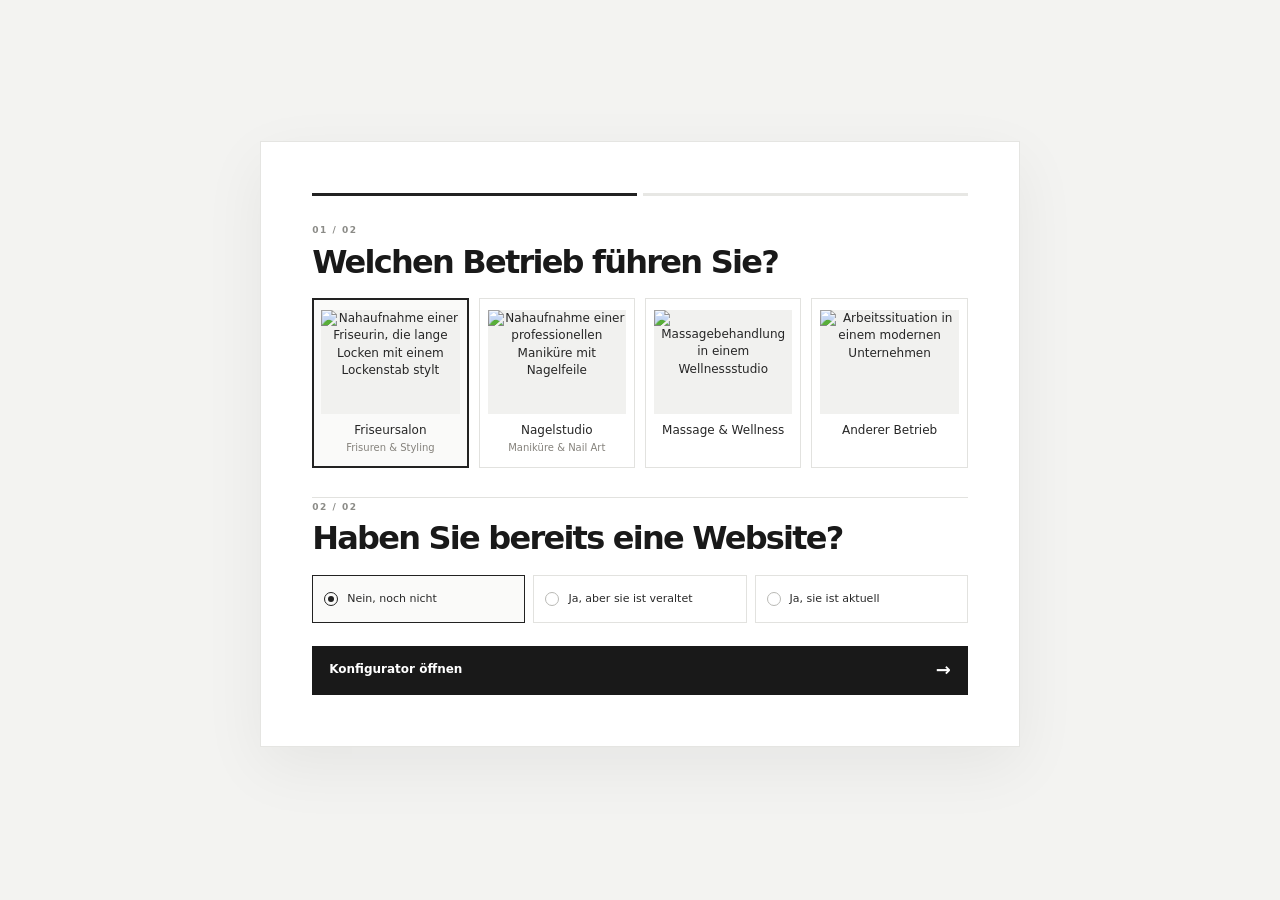
==== commit b5d8bd91: "Version 0.6" ====
--- a/index.html
+++ b/index.html
@@ -20,19 +20,21 @@
         <h1 id="introTitle">Welchen Betrieb führen Sie?</h1>
         <div class="choice-grid industry-choices" role="group" aria-label="Branche">
           <button type="button" class="choice-card selected" data-industry="Friseursalon / Barbershop">
-            <span class="choice-illustration salon-illustration" aria-hidden="true"><i></i><b></b><em></em></span>
+            <span class="choice-illustration salon-illustration choice-hair-closeup"><img src="https://images.pexels.com/photos/3065209/pexels-photo-3065209.jpeg?auto=compress&amp;cs=tinysrgb&amp;w=700" alt="Nahaufnahme einer Friseurin, die lange Locken mit einem Lockenstab stylt" loading="eager" fetchpriority="high" decoding="async"></span>
             <span>Friseursalon</span>
+            <small>Frisuren &amp; Styling</small>
           </button>
           <button type="button" class="choice-card" data-industry="Nagelstudio">
-            <span class="choice-illustration nails-illustration" aria-hidden="true"><i></i><b></b><em></em></span>
+            <span class="choice-illustration nails-illustration choice-nails-closeup"><img src="https://images.pexels.com/photos/6135675/pexels-photo-6135675.jpeg?auto=compress&amp;cs=tinysrgb&amp;w=700" alt="Nahaufnahme einer professionellen Maniküre mit Nagelfeile" loading="eager" decoding="async"></span>
             <span>Nagelstudio</span>
+            <small>Maniküre &amp; Nail Art</small>
           </button>
           <button type="button" class="choice-card" data-industry="Massage / Wellness">
-            <span class="choice-illustration wellness-illustration" aria-hidden="true"><i></i><b></b><em></em></span>
+            <span class="choice-illustration wellness-illustration"><img src="https://images.pexels.com/photos/31234759/pexels-photo-31234759.jpeg?auto=compress&amp;cs=tinysrgb&amp;w=500" alt="Massagebehandlung in einem Wellnessstudio" loading="lazy" decoding="async"></span>
             <span>Massage & Wellness</span>
           </button>
           <button type="button" class="choice-card" data-industry="Sonstiges">
-            <span class="choice-illustration other-illustration" aria-hidden="true"><i></i><b></b><em></em></span>
+            <span class="choice-illustration other-illustration"><img src="https://images.pexels.com/photos/7792829/pexels-photo-7792829.jpeg?auto=compress&amp;cs=tinysrgb&amp;w=500" alt="Arbeitssituation in einem modernen Unternehmen" loading="lazy" decoding="async"></span>
             <span>Anderer Betrieb</span>
           </button>
         </div>
@@ -53,10 +55,11 @@
       <section class="preview-stage" id="previewStage" aria-label="Live-Vorschau">
         <!-- WEBSITE SCENE -->
         <div class="scene scene-website active" data-scene="website">
-          <div class="site-viewport" id="siteViewport">
-            <div class="demo-site" id="demoSite">
+          <div class="website-preview-shell">
+            <div class="site-viewport" id="siteViewport">
+              <div class="demo-site" id="demoSite">
               <header class="demo-nav">
-                <a class="demo-logo" href="#siteTop"><span class="logo-monogram">S</span><span><b id="previewBrand">SÉLYS</b><small>HAIR & BEAUTY</small></span></a>
+                <a class="demo-logo" href="#siteTop"><span class="logo-monogram">D</span><span><b id="previewBrand">DEMO</b><small id="previewTagline">HAIR & BEAUTY</small></span></a>
                 <nav aria-label="Website-Navigation">
                   <a href="#siteServices">Leistungen</a>
                   <a href="#siteTeam">Team</a>
@@ -68,40 +71,43 @@
 
               <section class="demo-hero" id="siteTop">
                 <div class="hero-copy">
-                  <span class="site-eyebrow">MÜNSTER · PREMIUM HAIR STUDIO</span>
-                  <h2>Ihr Stil.<br><em>Ihr Moment.</em></h2>
-                  <p>Individuelle Looks, persönliche Beratung und ein gutes Gefühl bei jedem Besuch.</p>
+                  <span class="site-eyebrow" id="siteEyebrow">MÜNSTER · PREMIUM HAIR STUDIO</span>
+                  <h2 id="siteHeroTitle">Ihr Stil.<br><em>Ihr Moment.</em></h2>
+                  <p id="siteHeroText">Individuelle Looks, persönliche Beratung und ein gutes Gefühl bei jedem Besuch.</p>
                   <div class="hero-actions"><a class="hero-primary" href="#module-booking">Termin entdecken <span>↗</span></a><a class="hero-secondary" href="#siteServices">Leistungen ansehen</a></div>
                   <div class="hero-proof"><span>✦ Persönliche Beratung</span><span>✦ Zeit für Ihren Look</span></div>
                 </div>
-                <div class="hero-art" aria-label="Abstrakte Salon-Bildkomposition">
-                  <div class="hero-art-photo"><div class="portrait-halo"></div><div class="portrait-head"></div><div class="portrait-body"></div><span class="portrait-caption">YOUR BEAUTY<br>YOUR STYLE</span></div>
+                <div class="hero-art" aria-label="Beispielfotografie aus einem professionellen Studio">
+                  <div class="hero-art-photo"><img id="heroStockPhoto" src="https://images.pexels.com/photos/4783340/pexels-photo-4783340.jpeg?auto=compress&amp;cs=tinysrgb&amp;w=1400" alt="Friseurin stylt das Haar einer Kundin" decoding="async"><span class="portrait-caption">BEISPIELBILD · STOCKFOTO</span></div>
                   <div class="hero-art-note"><i></i><span>EST. WITH<br>CARE & DETAIL</span></div>
                 </div>
               </section>
 
               <section class="site-services" id="siteServices">
-                <div class="site-section-heading"><span>UNSERE LEISTUNGEN</span><h3>Für Ihren ganz<br><em>eigenen Stil.</em></h3></div>
+                <div class="site-section-heading"><span id="servicesEyebrow">UNSERE LEISTUNGEN</span><h3 id="siteServicesTitle">Für Ihren ganz<br><em>eigenen Stil.</em></h3></div>
                 <div class="service-preview-grid">
-                  <article class="service-preview"><span class="service-number">01</span><b>Cut & Styling</b><small>Individuell. Präzise. Persönlich.</small><i>↗</i></article>
-                  <article class="service-preview"><span class="service-number">02</span><b>Color & Care</b><small>Farbe, die zu Ihnen passt.</small><i>↗</i></article>
-                  <article class="service-preview"><span class="service-number">03</span><b>Beauty Rituals</b><small>Zeit für Pflege und Wohlgefühl.</small><i>↗</i></article>
+                  <article class="service-preview"><span class="service-number">01</span><b id="serviceOneName">Cut & Styling</b><small id="serviceOneDesc">Individuell. Präzise. Persönlich.</small><i>↗</i></article>
+                  <article class="service-preview"><span class="service-number">02</span><b id="serviceTwoName">Color & Care</b><small id="serviceTwoDesc">Farbe, die zu Ihnen passt.</small><i>↗</i></article>
+                  <article class="service-preview"><span class="service-number">03</span><b id="serviceThreeName">Beauty Rituals</b><small id="serviceThreeDesc">Zeit für Pflege und Wohlgefühl.</small><i>↗</i></article>
                 </div>
               </section>
 
               <section class="site-team" id="siteTeam">
-                <div class="site-section-heading compact"><span>MIT LIEBE ZUM DETAIL</span><h3>Menschen hinter<br><em>dem Handwerk.</em></h3></div>
+                <div class="site-section-heading compact"><span id="teamEyebrow">MIT LIEBE ZUM DETAIL</span><h3 id="teamTitle">Menschen hinter<br><em>dem Handwerk.</em></h3></div>
                 <div class="team-preview-grid">
-                  <article class="team-preview"><div class="team-person person-one"><i></i></div><b>Anna</b><small>Creative Director</small></article>
-                  <article class="team-preview"><div class="team-person person-two"><i></i></div><b>Lukas</b><small>Master Stylist</small></article>
-                  <article class="team-preview"><div class="team-person person-three"><i></i></div><b>Sophie</b><small>Color Expert</small></article>
+                  <article class="team-preview"><div class="team-person person-one"><img id="teamPhotoOne" class="team-photo-sophie" src="img/team-sophie.jpg" alt="Porträt von Sophie" loading="lazy" decoding="async"></div><b>Sophie</b><small id="teamRoleOne">Creative Director</small></article>
+                  <article class="team-preview"><div class="team-person person-two"><img id="teamPhotoTwo" class="team-photo-anna" src="img/team-anna.jpg" alt="Porträt von Anna" loading="lazy" decoding="async"></div><b>Anna</b><small id="teamRoleTwo">Master Stylist</small></article>
+                  <article class="team-preview"><div class="team-person person-three"><img id="teamPhotoThree" class="team-photo-lukas" src="img/team-lukas.jpg" alt="Porträt von Lukas" loading="lazy" decoding="async"></div><b>Lukas</b><small id="teamRoleThree">Color Expert</small></article>
                 </div>
               </section>
 
               <div id="siteModules" class="site-modules" aria-live="polite"></div>
-              <footer class="demo-site-footer" id="siteContact"><span class="footer-wordmark" id="footerBrand">SÉLYS</span><span>HAIR & BEAUTY · MÜNSTER</span><span>Ein Ort für Ihren Stil.</span></footer>
-              <a class="site-whatsapp-float" id="siteWhatsApp" href="#" aria-label="WhatsApp-Kontakt" hidden>◔</a>
+              <footer class="demo-site-footer" id="siteContact"><span class="footer-wordmark" id="footerBrand">DEMO</span><span id="footerTagline">HAIR & BEAUTY · MÜNSTER</span><span id="footerPromise">Ein Ort für Ihren Stil.</span><div class="demo-social-links" id="siteSocialLinks" hidden></div></footer>
+              </div>
+            </div>
+            <div class="site-floating-actions" id="siteFloatingActions" aria-label="Kontakt-Widgets der Website-Demo" hidden>
               <div class="site-chat-float" id="siteChatFloat" hidden><span>✳</span><div><b>Wie können wir helfen?</b><small>Unser digitaler Assistent</small></div></div>
+              <a class="site-whatsapp-float" id="siteWhatsApp" href="#" aria-label="WhatsApp-Kontakt" hidden><svg viewBox="0 0 448 512" aria-hidden="true" focusable="false"><path d="M380.9 97.1C339 55.1 283.2 32 223.9 32c-122.4 0-222 99.6-222 222 0 39.1 10.2 77.3 29.6 111L0 480l117.7-30.9c32.4 17.7 68.9 27 106.1 27h.1c122.3 0 224.1-99.6 224.1-222 0-59.3-25.2-115-67.1-157zm-157 341.6c-33.2 0-65.7-8.9-94-25.7l-6.7-4-69.8 18.3L72 359.2l-4.4-7c-18.5-29.4-28.2-63.3-28.2-98.2 0-101.7 82.8-184.5 184.6-184.5 49.3 0 95.6 19.2 130.4 54.1 34.8 34.9 56.2 81.2 56.1 130.5 0 101.8-84.9 184.6-186.6 184.6zm101.2-138.2c-5.5-2.8-32.8-16.2-37.9-18-5.1-1.9-8.8-2.8-12.5 2.8-3.7 5.6-14.3 18-17.6 21.8-3.2 3.7-6.5 4.2-12 1.4-32.6-16.3-54-29.1-75.5-66-5.7-9.8 5.7-9.1 16.3-30.3 1.8-3.7.9-6.9-.5-9.7-1.4-2.8-12.5-30.1-17.1-41.2-4.5-10.8-9.1-9.3-12.5-9.5-3.2-.2-6.9-.2-10.6-.2-3.7 0-9.7 1.4-14.8 6.9-5.1 5.6-19.4 19-19.4 46.3 0 27.3 19.9 53.7 22.6 57.4 2.8 3.7 39.1 59.7 94.8 83.8 35.2 15.2 49 16.5 66.6 13.9 10.7-1.6 32.8-13.4 37.4-26.4 4.6-13 4.6-24.1 3.2-26.4-1.3-2.5-5-3.9-10.5-6.6z" fill="currentColor"/></svg></a>
             </div>
           </div>
         </div>
@@ -112,78 +118,88 @@
             <div class="phone-copy"><span class="scene-kicker">MOBIL OPTIMIERT</span><h2>Alles Wichtige.<br><em>In Ihrer Hand.</em></h2><p>So erleben Ihre Kunden die Website auf dem Smartphone.</p></div>
             <div class="phone-device" id="phoneDevice">
               <div class="phone-island"></div>
-              <div class="phone-screen">
-                <div class="phone-status"><span>9:41</span><span>●●● ▰</span></div>
-                <div class="phone-site-head"><b id="phoneBrand">SÉLYS</b><span>☰</span></div>
-                <div class="phone-hero"><small>HAIR & BEAUTY</small><b>Ihr Stil.<br><em>Ihr Moment.</em></b><span>Persönlich. Modern. Für Sie.</span><i>Termin entdecken ↗</i></div>
-                <div class="phone-mini-services"><span>UNSERE LEISTUNGEN</span><div><i></i><i></i><i></i></div></div>
-                <div class="phone-live-module" id="phoneLiveModule"><span class="phone-module-empty">Ihre mobile Funktion erscheint hier.</span></div>
-                <div class="phone-bottom-nav"><span>⌂</span><span>♡</span><span>▦</span><span>☻</span></div>
+              <div class="phone-screen" id="phoneScreen">
+                <div class="phone-scroll-content" id="phoneContent">
+                  <div class="phone-status"><span>9:41</span><span>●●● ▰</span></div>
+                  <div class="phone-site-head" id="phoneSiteTop"><b id="phoneBrand">DEMO</b><span>☰</span></div>
+                  <div class="phone-hero"><small id="phoneTagline">HAIR & BEAUTY</small><b id="phoneHeroTitle">Ihr Stil.<br><em>Ihr Moment.</em></b><span id="phoneHeroText">Persönlich. Modern. Für Sie.</span><i>Termin entdecken ↗</i></div>
+                  <div class="phone-mini-services"><span id="phoneServicesEyebrow">UNSERE LEISTUNGEN</span><div id="phoneMiniServiceImages"><img src="https://images.pexels.com/photos/7755651/pexels-photo-7755651.jpeg?auto=compress&amp;cs=tinysrgb&amp;w=400" alt="Lockiges Haar wird im Salon gestylt" loading="lazy"><img src="https://images.pexels.com/photos/10318038/pexels-photo-10318038.jpeg?auto=compress&amp;cs=tinysrgb&amp;w=400" alt="Haare werden mit einem Lockenstab geformt" loading="lazy"><img src="https://images.pexels.com/photos/7389074/pexels-photo-7389074.jpeg?auto=compress&amp;cs=tinysrgb&amp;w=400" alt="Haarcoloration im Friseursalon" loading="lazy"></div></div>
+                  <div class="phone-about"><small id="phoneAboutEyebrow">ÜBER DAS STUDIO</small><b id="phoneAboutTitle">Persönlich. Für Sie.</b><span id="phoneAboutText">Leistungen, Menschen und ein guter erster Eindruck.</span></div>
+                  <div class="phone-live-module" id="phoneLiveModule"><span class="phone-module-empty">Ihre Website-Funktionen erscheinen hier.</span></div>
+                  <div class="phone-social-links" id="phoneSocialLinks" hidden aria-label="Social-Media-Profile"></div>
+                </div>
+                <div class="phone-bottom-nav" aria-label="Feste mobile Navigation"><span>⌂</span><span>♡</span><span>▦</span><span>☻</span></div>
+                <div class="phone-floating-actions" id="phoneFloatingActions" hidden aria-label="Kontakt-Widgets"></div>
               </div>
-            </div>
-          </div>
-        </div>
-
-        <!-- SOCIAL SCENE -->
+              <div class="phone-scrollbar" id="phoneScrollbar" aria-hidden="true"><span id="phoneScrollbarThumb"></span></div>
+            </div>
+          </div>
+        </div>
+
+        <!-- SOCIAL SCENE: each selected platform gets its own recognizable preview -->
         <div class="scene scene-social" data-scene="social" hidden>
           <div class="social-presentation">
-            <div class="scene-heading"><span class="scene-kicker">SOCIAL MEDIA</span><h2>Ihre Kanäle.<br><em>Ein Auftritt.</em></h2></div>
+            <div class="scene-heading"><span class="scene-kicker">SOCIAL MEDIA</span><h2>Ihre Kanäle.<br><em>Ihr Auftritt.</em></h2></div>
             <div class="social-workspace">
-              <div class="social-profile-window" id="socialProfile">
-                <div class="social-window-top"><span></span><span></span><span></span><b>instagram</b></div>
-                <div class="social-profile-info"><div class="social-profile-avatar">S</div><div><b id="socialHandle">ihr.studio</b><small>Hair · Beauty · Münster</small></div><button>Folgen</button></div>
-                <div class="social-profile-stats"><span><b>128</b> Beiträge</span><span><b>2.4k</b> Follower</span><span><b>340</b> Gefolgt</span></div>
-                <div class="social-posts" id="socialPosts"><i class="post-art post-one"></i><i class="post-art post-two"></i><i class="post-art post-three"></i><i class="post-art post-four"></i><i class="post-art post-five"></i><i class="post-art post-six"></i></div>
-                <div class="social-network-links" id="socialNetworkLinks"><span>Instagram</span><span>Facebook</span><span>TikTok</span><span>LinkedIn</span></div>
+              <div class="social-preview-grid" id="socialPreviewContent" aria-live="polite"></div>
+              <div class="social-connection" id="socialConnection">
+                <div class="connection-node web-node">Ihre Website</div>
+                <div class="connection-line"><i></i><i></i><i></i></div>
+                <div class="social-targets" id="socialTargets"><span class="connection-node social-node">Social Media</span></div>
+                <p id="socialConnectionText">Wählen Sie Kanäle aus, um sie hier zu sehen.</p>
               </div>
-              <div class="social-connection" id="socialConnection"><div class="connection-node web-node">Ihre Website</div><div class="connection-line"><i></i><i></i><i></i></div><div class="connection-node social-node">Social Media</div><p>Profile und Website sinnvoll verbinden.</p></div>
-            </div>
-          </div>
-        </div>
-
-        <!-- AI SCENE -->
+            </div>
+          </div>
+        </div>
+
+        <!-- AI SCENE: selected AI services are rendered as individual product previews -->
         <div class="scene scene-ai" data-scene="ai" hidden>
           <div class="ai-presentation">
-            <div class="scene-heading"><span class="scene-kicker">KI & AUTOMATISIERUNG</span><h2>Mehr Zeit für<br><em>Ihr Unternehmen.</em></h2></div>
-            <div class="ai-workspace">
-              <div class="ai-chat-demo" id="aiChatDemo">
-                <div class="ai-chat-top"><span class="ai-avatar">✳</span><div><b>Digitaler Assistent</b><small><i></i> Demo-Unterhaltung</small></div><span>•••</span></div>
-                <div class="ai-chat-body" id="aiChatBody"><div class="chat-time">HEUTE · 10:42</div><div class="chat-message bot">Hallo! Wie kann ich Ihnen helfen?</div><div class="chat-message user">Ich möchte einen Termin buchen.</div><div class="chat-message bot">Sehr gern. Ich zeige Ihnen die nächsten freien Zeiten.</div></div>
-                <div class="ai-chat-input"><span>Nachricht eingeben …</span><b>↑</b></div>
-              </div>
-              <div class="automation-demo" id="automationDemo"><div class="automation-step"><span>01</span><div><b>Kundenanfrage</b><small>Website · WhatsApp · Telefon</small></div></div><div class="automation-connector"><i></i><i></i><i></i></div><div class="automation-step automation-active"><span>✳</span><div><b>Assistent</b><small>Erkennen · Antworten · Sortieren</small></div></div><div class="automation-connector"><i></i><i></i><i></i></div><div class="automation-step"><span>✓</span><div><b>Ihr Team</b><small>Übersichtlich vorbereitet</small></div></div></div>
-            </div>
-            <div class="ai-active-label" id="aiActiveLabel">Wählen Sie rechts eine Automatisierung.</div>
-          </div>
-        </div>
-
-        <!-- ACCESSORIES / ABSTRACT FUNCTIONS -->
-        <div class="scene scene-extras" data-scene="extras" hidden>
-          <div class="extras-presentation">
-            <span class="scene-kicker">IM HINTERGRUND</span>
-            <h2>Das Unsichtbare,<br><em>das mitarbeitet.</em></h2>
-            <div class="extras-visual" id="extrasVisual">
-              <div class="extras-search"><span>⌕</span><div><small>GOOGLE-SUCHE</small><b>Friseursalon in Ihrer Nähe</b><i>Ihre Website · Öffnungszeiten · Leistungen</i></div><strong>✓</strong></div>
-              <div class="extras-language"><span>DE</span><span>EN</span><span>FR</span></div>
-              <div class="extras-orbit orbit-one"></div><div class="extras-orbit orbit-two"></div>
-            </div>
-            <div class="extras-active" id="extrasActive"><span>Keine Zusatzoption ausgewählt</span></div>
+            <div class="scene-heading"><span class="scene-kicker">KI & AUTOMATISIERUNG</span><h2>Digitale Helfer.<br><em>Für Ihren Alltag.</em></h2></div>
+            <div class="ai-workspace" id="aiPreviewContent" aria-live="polite"></div>
+            <div class="ai-active-label" id="aiActiveLabel">Wählen Sie rechts einen KI-Baustein.</div>
+          </div>
+        </div>
+
+        <!-- VISIBILITY SCENE: background services have a relevant visual, not fake page blocks -->
+        <div class="scene scene-visibility" data-scene="visibility" hidden>
+          <div class="visibility-presentation">
+            <div class="scene-heading"><span class="scene-kicker">SICHTBARKEIT & SPRACHEN</span><h2>Auch gefunden werden.<br><em>Überall verstanden.</em></h2></div>
+            <div class="visibility-preview-grid" id="visibilityPreview" aria-live="polite"></div>
+            <div class="ai-active-label" id="visibilityActiveLabel">Wählen Sie rechts Ihre Optionen.</div>
           </div>
         </div>
       </section>
 
       <!-- Only this pane scrolls on desktop -->
       <aside class="options-rail" id="optionsRail" aria-label="Funktionen auswählen">
+        <div class="rail-tools">
+          <nav class="section-nav" aria-label="Konfigurator-Bereiche">
+            <button type="button" data-jump-scene="website" class="active">Website</button>
+            <button type="button" data-jump-scene="phone">Mobil</button>
+            <button type="button" data-jump-scene="social">Social</button>
+            <button type="button" data-jump-scene="ai">KI</button>
+            <button type="button" data-jump-scene="visibility">SEO & Sprachen</button>
+          </nav>
+          <div class="selection-mode-wrap">
+            <div class="selection-mode" role="group" aria-label="Auswahlmodus">
+              <button type="button" class="selection-mode-btn active" id="recommendedMode" aria-pressed="true"><span class="selection-mode-icon" aria-hidden="true">✦</span> Empfohlen</button>
+              <button type="button" class="selection-mode-btn" id="customMode" aria-pressed="false">Individuell</button>
+            </div>
+            <p class="selection-mode-hint" id="selectionModeHint">Eine sinnvolle Grundausstattung ist bereits ausgewählt. Sie können alles anpassen.</p>
+          </div>
+        </div>
         <section class="option-section" data-scene-section="website" id="optionsWebsite">
           <h2>Website</h2>
           <div class="option-list" id="listWebsite"></div>
         </section>
         <section class="option-section" data-scene-section="phone" id="optionsPhone">
-          <h2>Smartphone</h2>
+          <h2>Mobiloptimierung</h2>
           <div class="option-list" id="listPhone"></div>
         </section>
         <section class="option-section" data-scene-section="social" id="optionsSocial">
           <h2>Social Media</h2>
+          <p class="section-subcopy">Profil einrichten und mit Ihrer Website verknüpfen: <b>5 € je Profil, einmalig.</b> Keine laufende Social-Media-Betreuung.</p>
           <div class="social-choice-list" id="socialChoices"></div>
           <div class="option-list" id="listSocial"></div>
         </section>
@@ -191,9 +207,9 @@
           <h2>KI & Automatisierung</h2>
           <div class="option-list" id="listAI"></div>
         </section>
-        <section class="option-section option-section-last" data-scene-section="extras" id="optionsExtras">
-          <h2>Zubehör</h2>
-          <div class="option-list" id="listExtras"></div>
+        <section class="option-section option-section-last" data-scene-section="visibility" id="optionsVisibility">
+          <h2>Sichtbarkeit & Sprachen</h2>
+          <div class="option-list" id="listVisibility"></div>
           <button class="change-basics" id="changeBasics" type="button">← Betriebsangaben ändern</button>
         </section>
       </aside>
@@ -206,15 +222,15 @@
         <span class="price-divider"></span>
         <div class="price-item trial-price"><small>Ihre Testphase</small><b>2 Monate kostenlos</b></div>
         <span class="price-divider"></span>
-        <button type="button" class="price-details-button" id="priceDetailsButton">Auswahl & Preise <span>↗</span></button>
+        <div class="price-item profile-setup-price"><small>Einmalige Einrichtung</small><b id="oneTimeTotal">0 €</b></div>
+        <span class="price-divider"></span>
       </div>
-      <div class="price-bar-right"><div class="monthly-total"><small>Danach pro Monat</small><b id="monthlyTotal">35 €</b></div><button type="button" class="price-cta" id="requestButton">Konfiguration anfragen <span>→</span></button></div>
+      <div class="price-bar-right"><div class="monthly-total"><small>Danach pro Monat</small><b id="monthlyTotal">35 €</b></div><button type="button" class="price-details-button" id="priceDetailsButton">Auswahl & Preise <span>↗</span></button><button type="button" class="price-cta" id="requestButton">Konfiguration anfragen <span>→</span></button></div>
     </section>
 
     <!-- Information modal: long copy lives here, not in the options list -->
     <dialog class="info-dialog" id="infoDialog">
       <button type="button" class="dialog-close" data-close-dialog aria-label="Schließen">×</button>
-      <div class="info-art" id="infoArt"></div>
       <div class="info-copy"><span class="info-kicker">FUNKTIONSDETAILS</span><h2 id="infoTitle"></h2><p id="infoDescription"></p><div class="info-price" id="infoPrice"></div><button type="button" class="dialog-add" id="infoToggle">Hinzufügen</button></div>
     </dialog>
 
@@ -224,6 +240,7 @@
       <span class="info-kicker">IHRE AUSWAHL</span><h2>Preisübersicht</h2>
       <div id="priceBreakdown" class="price-breakdown"></div>
       <div class="price-dialog-total"><span>Monatlich nach 2 Freimonaten</span><b id="priceDialogTotal">35 €</b></div>
+      <div class="price-dialog-total one-time-total"><span>Einmalige Profileinrichtung</span><b id="priceDialogOnce">0 €</b></div>
       <p>Die Preisangaben sind vorläufige Richtwerte. Ein kostenpflichtiger Vertrag entsteht ausschließlich nach einem individuellen Angebot und Ihrer ausdrücklichen Zustimmung.</p>
     </dialog>
 
@@ -239,11 +256,16 @@
           <label class="contact-field"><span>Telefon</span><input name="phone" type="tel" autocomplete="tel" maxlength="40" placeholder="+49 …"></label>
           <label class="contact-field"><span>Nachricht</span><textarea name="message" rows="3" maxlength="1500" placeholder="Was sollten wir noch wissen?"></textarea></label>
           <label class="contact-consent"><input type="checkbox" name="contactConsent" required><span>Ich bin mit der Kontaktaufnahme zu meiner Anfrage einverstanden. *</span></label>
+          <div class="captcha-placeholder" role="note" aria-label="Platzhalter für die spätere Ich-bin-kein-Roboter-Prüfung">
+            <span class="captcha-placeholder-box" aria-hidden="true"></span>
+            <span class="captcha-placeholder-text">Ich bin kein Roboter<small>Wird später eingebunden · derzeit nicht aktiv</small></span>
+            <span class="captcha-placeholder-brand" aria-hidden="true">reCAPTCHA</span>
+          </div>
           <input name="website" class="honeypot" tabindex="-1" autocomplete="off" aria-hidden="true">
           <div class="contact-error" id="contactError" role="alert" aria-live="polite"></div>
           <button class="contact-submit" id="contactSubmit" type="submit">Anfrage senden <span>↗</span></button>
         </form>
-        <aside class="contact-summary"><small>IHRE AUSWAHL</small><b id="contactMonthly">35 € / Monat</b><span>nach 2 Freimonaten</span><div id="contactSelected"></div><strong>Erstellung & Testphase: 0 €</strong></aside>
+        <aside class="contact-summary"><small>IHRE AUSWAHL</small><b id="contactMonthly">35 € / Monat</b><span>nach 2 Freimonaten</span><div class="contact-once"><small>Einmalig</small><b id="contactOnce">0 €</b></div><div id="contactSelected"></div><strong>Erstellung & Testphase: 0 €</strong><p class="contact-payment-note"><span aria-hidden="true">ⓘ</span> Noch keine Zahlung: Sie erhalten zunächst ein unverbindliches Angebot. Erst nach Ihrer Zustimmung wird ein Vertrag geschlossen.</p></aside>
       </div>
     </dialog>
 
--- a/css/styles.css
+++ b/css/styles.css
@@ -16,14 +16,14 @@
 .intro-number,.info-kicker,.scene-kicker{font-size:9px;letter-spacing:.17em;font-weight:800;color:#8b8b87}
 .intro-card h1,.intro-card h2{font-size:clamp(23px,3vw,32px);font-weight:550;letter-spacing:-.055em;margin:7px 0 19px;line-height:1.08}
 .choice-grid{display:grid;grid-template-columns:repeat(4,minmax(0,1fr));gap:10px;margin:0 0 29px}
-.choice-card{min-width:0;padding:11px 8px 12px;background:#fff;border:1px solid var(--line);color:#262626;display:flex;flex-direction:column;align-items:center;gap:10px;font-size:12px;transition:border .2s,background .2s}
+.choice-card{min-width:0;padding:11px 8px 12px;background:#fff;border:1px solid var(--line);color:#262626;display:flex;flex-direction:column;align-items:center;gap:8px;font-size:12px;transition:border .2s,background .2s}
 .choice-card.selected{border-color:#222;background:#fafaf9;box-shadow:inset 0 0 0 1px #222}
-.choice-illustration{height:65px;width:100%;position:relative;display:block;background:#f1f1ef;overflow:hidden}
-.choice-illustration i,.choice-illustration b,.choice-illustration em{position:absolute;display:block}
-.salon-illustration i{width:28px;height:36px;border-radius:48% 48% 40% 40%;background:#c4b7a3;left:calc(50% - 14px);top:13px}.salon-illustration b{width:48px;height:23px;background:#292929;left:calc(50% - 24px);bottom:-6px;border-radius:24px 24px 0 0}.salon-illustration em{width:33px;height:14px;background:#d8cbb8;border-radius:50%;left:calc(50% - 16px);top:8px}
-.nails-illustration i{width:16px;height:31px;border-radius:10px 10px 13px 13px;background:#d4b7b3;transform:rotate(-27deg);left:calc(50% - 20px);top:20px}.nails-illustration b{width:15px;height:31px;border-radius:10px 10px 13px 13px;background:#c19a91;transform:rotate(22deg);left:calc(50% + 4px);top:15px}.nails-illustration em{width:34px;height:5px;background:#262626;left:calc(50% - 14px);top:11px;border-radius:5px;transform:rotate(-7deg)}
-.wellness-illustration i{width:50px;height:26px;background:#d9d0c3;left:calc(50% - 25px);top:26px;border-radius:50% 50% 5px 5px}.wellness-illustration b{width:35px;height:15px;background:#b6a48f;left:calc(50% - 17px);top:12px;border-radius:50%}.wellness-illustration em{width:18px;height:18px;border-radius:50%;border:1px solid #9e927f;left:calc(50% + 10px);top:8px}
-.other-illustration i{width:44px;height:35px;border:1px solid #b5b5b0;left:calc(50% - 22px);top:16px;border-radius:4px}.other-illustration b{width:30px;height:2px;background:#777;left:calc(50% - 15px);top:26px}.other-illustration em{width:22px;height:2px;background:#aaa;left:calc(50% - 11px);top:34px}
+.choice-illustration{height:104px;width:100%;position:relative;display:block;background:#f1f1ef;overflow:hidden}
+.choice-illustration img{width:100%;height:100%;display:block;object-fit:cover;object-position:center 48%;transition:transform .35s ease}
+.choice-hair-closeup img{object-position:center 54%}
+.choice-nails-closeup img{object-position:center 62%}
+.choice-card>small{display:block;margin-top:-5px;color:#85827c;font-size:10px;line-height:1.25;font-weight:500;text-align:center}
+.choice-card:hover .choice-illustration img{transform:scale(1.045)}
 .second-number{padding-top:3px;border-top:1px solid var(--line)}
 .website-choices{display:grid;grid-template-columns:repeat(3,minmax(0,1fr));gap:8px;margin-bottom:23px}
 .website-choice{min-height:48px;display:flex;align-items:center;gap:9px;text-align:left;padding:9px 11px;background:#fff;border:1px solid var(--line);font-size:11px;color:#292929}
@@ -43,27 +43,27 @@
 .nav-book{padding:11px 16px;background:#1c1c1c;color:#fff;text-decoration:none;font-size:9px;letter-spacing:.03em}.nav-book span{color:#c7b18d;margin-left:8px}
 .demo-hero{min-height:clamp(400px,58vh,620px);display:grid;grid-template-columns:1fr .95fr;align-items:center;gap:clamp(15px,3vw,55px);padding:clamp(30px,5vw,78px) clamp(22px,5.2vw,80px);background:#f6f1e9}
 .site-eyebrow{display:block;font-size:8px;letter-spacing:.22em;color:#827760;margin-bottom:17px}.hero-copy h2{font:400 clamp(38px,5.2vw,76px)/.98 Georgia,serif;letter-spacing:-.055em;margin:0 0 20px}.hero-copy h2 em,.site-section-heading h3 em,.phone-hero em,.scene-heading h2 em,.extras-presentation h2 em{font-weight:400;color:#a58e68}.hero-copy p{font-size:clamp(11px,1vw,14px);line-height:1.7;color:#68645e;max-width:360px;margin:0 0 23px}.hero-actions{display:flex;align-items:center;gap:20px;flex-wrap:wrap}.hero-primary{display:inline-flex;align-items:center;gap:12px;background:#1d1d1d;color:#fff;text-decoration:none;padding:14px 17px;font-size:9px}.hero-primary span{color:#c3ac87}.hero-secondary{font-size:9px;color:#5e5b55;text-decoration:none;border-bottom:1px solid #b9ad9a;padding-bottom:4px}.hero-proof{display:flex;gap:14px;flex-wrap:wrap;margin-top:28px;color:#7d766a;font-size:8px;letter-spacing:.02em}
-.hero-art{height:clamp(290px,39vw,480px);position:relative;display:flex;justify-content:center;align-items:center}.hero-art-photo{width:80%;height:88%;position:relative;overflow:hidden;background:linear-gradient(135deg,#c9bca9,#8d8377 48%,#d7cdbd);box-shadow:18px 18px 0 #e6ded2}.hero-art-photo:before{content:"";position:absolute;inset:0;background:linear-gradient(90deg,transparent 48%,rgba(255,255,255,.16) 49%,transparent 50%),linear-gradient(0deg,rgba(27,26,25,.35),transparent 60%)}.portrait-halo{position:absolute;width:64%;aspect-ratio:1;border:1px solid rgba(255,255,255,.45);border-radius:50%;left:17%;top:10%;box-shadow:0 0 0 20px rgba(255,255,255,.08),0 0 0 40px rgba(255,255,255,.05)}.portrait-head{position:absolute;z-index:1;width:35%;height:48%;left:33%;top:17%;border-radius:46% 48% 43% 42%;background:linear-gradient(110deg,#42352e,#b99476 46%,#5b4437);box-shadow:inset 11px -4px 15px rgba(0,0,0,.2)}.portrait-head:before{content:"";position:absolute;left:-12%;top:-9%;width:122%;height:54%;border-radius:55% 50% 20% 20%;background:linear-gradient(110deg,#221f1c,#57483d 55%,#1e1b19)}.portrait-body{position:absolute;z-index:2;width:78%;height:48%;left:11%;bottom:-7%;border-radius:48% 48% 0 0;background:linear-gradient(100deg,#332f2a,#c5b7a4 50%,#6c6259)}.portrait-caption{position:absolute;z-index:3;left:17px;bottom:16px;color:#fff;font:italic 10px/1.6 Georgia,serif;letter-spacing:.16em}.hero-art-note{position:absolute;right:0;bottom:4%;width:102px;height:102px;background:#202020;color:#fff;display:flex;flex-direction:column;align-items:center;justify-content:center;gap:8px;transform:rotate(5deg)}.hero-art-note i{width:20px;height:1px;background:#bca985}.hero-art-note span{font-size:7px;line-height:1.6;letter-spacing:.17em;text-align:center}
+.hero-art{height:clamp(290px,39vw,480px);position:relative;display:flex;justify-content:center;align-items:center}.hero-art-photo{width:80%;height:88%;position:relative;overflow:hidden;background:#d8d2c8;box-shadow:18px 18px 0 #e6ded2}.hero-art-photo>img{width:100%;height:100%;display:block;object-fit:cover;object-position:center 42%}.hero-art-photo:before{content:"";position:absolute;z-index:1;inset:0;background:linear-gradient(0deg,rgba(15,15,15,.42),transparent 45%);pointer-events:none}.portrait-caption{position:absolute;z-index:2;left:17px;bottom:16px;color:#fff;font:700 7px/1.6 Inter,Arial,sans-serif;letter-spacing:.15em}.hero-art-note{position:absolute;right:0;bottom:4%;width:102px;height:102px;background:#202020;color:#fff;display:flex;flex-direction:column;align-items:center;justify-content:center;gap:8px;transform:rotate(5deg)}.hero-art-note i{width:20px;height:1px;background:#bca985}.hero-art-note span{font-size:7px;line-height:1.6;letter-spacing:.17em;text-align:center}
 .site-services,.site-team{padding:clamp(40px,5.5vw,74px) clamp(22px,5.2vw,80px);background:#fdfbf7}.site-section-heading{display:flex;justify-content:space-between;align-items:end;gap:20px;margin-bottom:28px}.site-section-heading>span{font-size:8px;letter-spacing:.2em;color:#8d8068}.site-section-heading h3{font:400 clamp(27px,3.3vw,45px)/1.05 Georgia,serif;letter-spacing:-.04em;margin:0}.service-preview-grid{display:grid;grid-template-columns:repeat(3,minmax(0,1fr));gap:12px}.service-preview{min-height:130px;position:relative;padding:20px;border:1px solid #e5e0d8;background:#fff;display:flex;flex-direction:column;justify-content:flex-end;gap:7px}.service-number{position:absolute;top:15px;left:18px;font:italic 18px Georgia,serif;color:#ae9b7d}.service-preview b{font:400 19px Georgia,serif}.service-preview small{font-size:9px;color:#888078}.service-preview>i{position:absolute;right:18px;top:16px;font-style:normal;color:#a28e6e;font-size:15px}
-.site-team{background:#efebe4}.site-section-heading.compact{align-items:flex-start;flex-direction:column;gap:9px}.team-preview-grid{display:grid;grid-template-columns:repeat(3,1fr);gap:14px}.team-preview{display:flex;flex-direction:column;gap:5px}.team-person{height:165px;position:relative;overflow:hidden;background:linear-gradient(145deg,#d7c8b5,#eee5da)}.team-person:before{content:"";position:absolute;left:calc(50% - 31px);top:25px;width:62px;height:69px;border-radius:47% 48% 42% 42%;background:linear-gradient(100deg,#574237,#b58f72 50%,#3c3029)}.team-person:after{content:"";position:absolute;left:calc(50% - 68px);bottom:-24px;width:136px;height:100px;border-radius:50% 50% 0 0;background:linear-gradient(100deg,#333,#77706a)}.person-two{background:linear-gradient(145deg,#bcb9b1,#e6e1d7)}.person-two:before{background:linear-gradient(100deg,#352b25,#9c7155 50%,#332924)}.person-three{background:linear-gradient(145deg,#cfc4b5,#f0e7db)}.team-preview>b{font:400 15px Georgia,serif;margin-top:6px}.team-preview>small{font-size:8px;color:#8a8278}
-.site-modules{display:grid;gap:0}.site-module{padding:clamp(28px,4vw,58px) clamp(22px,5.2vw,80px);border-top:1px solid #e8e2d8;background:#fdfbf7;scroll-margin:22px;position:relative;transition:background .25s}.site-module.is-highlighted{animation:modulePulse 1.5s ease 1}@keyframes modulePulse{0%,100%{box-shadow:inset 0 0 0 0 rgba(169,145,107,0);background:#fdfbf7}25%,65%{box-shadow:inset 0 0 0 4px rgba(169,145,107,.72);background:#f7f1e7}}
+.site-team{background:#efebe4}.site-section-heading.compact{align-items:flex-start;flex-direction:column;gap:9px}.team-preview-grid{display:grid;grid-template-columns:repeat(3,1fr);gap:14px}.team-preview{display:flex;flex-direction:column;gap:5px}.team-person{height:165px;position:relative;overflow:hidden;background:#e8e3dc}.team-person>img{width:100%;height:100%;display:block;object-fit:cover;object-position:center 36%}.team-person>img.team-photo-sophie{object-position:center 30%}.team-person>img.team-photo-anna{object-position:center 32%}.team-person>img.team-photo-lukas{object-position:center 28%}.team-person>span{position:absolute;left:5px;bottom:5px;padding:3px 5px;background:rgba(20,20,20,.62);color:#fff;font-size:6px;font-weight:700;letter-spacing:.08em}.person-two,.person-three{background:#e8e3dc}.team-preview>b{font:400 15px Georgia,serif;margin-top:6px}.team-preview>small{font-size:8px;color:#8a8278}
+.site-modules{display:grid;gap:0}.site-module{padding:clamp(28px,4vw,58px) clamp(22px,5.2vw,80px);border-top:1px solid #e8e2d8;background:#fdfbf7;scroll-margin:22px;position:relative;transition:background .25s}@keyframes modulePulse{0%,100%{box-shadow:inset 0 0 0 0 rgba(169,145,107,0);background:#fdfbf7}25%,65%{box-shadow:inset 0 0 0 4px rgba(169,145,107,.72);background:#f7f1e7}}
 .module-kicker{font-size:8px;letter-spacing:.2em;color:#94856d}.module-title{font:400 clamp(25px,3vw,40px)/1.05 Georgia,serif;margin:9px 0 18px}.module-subtitle{font-size:10px;color:#77716a;line-height:1.6;max-width:550px;margin:-7px 0 20px}
 /* Actual visual website blocks */
-.module-gallery-grid{display:grid;grid-template-columns:1.12fr .88fr .88fr;gap:8px}.module-gallery-grid i{display:block;min-height:150px;position:relative;overflow:hidden;background:linear-gradient(130deg,#d9c9b6,#77685b)}.module-gallery-grid i:nth-child(2){background:linear-gradient(125deg,#c7b6a8,#eee0cf)}.module-gallery-grid i:nth-child(3){background:linear-gradient(125deg,#a6a095,#e1d8ca)}.module-gallery-grid i:before{content:"";position:absolute;width:41%;height:66%;left:30%;top:17%;border-radius:45% 50% 42% 42%;background:linear-gradient(100deg,#483a31,#ba9679 50%,#3a2e26);box-shadow:0 0 0 18px rgba(255,255,255,.08)}
+.module-gallery-grid{display:grid;grid-template-columns:1.12fr .88fr .88fr;gap:8px}.module-gallery-grid img{display:block;width:100%;height:100%;min-height:150px;object-fit:cover;object-position:center 40%;overflow:hidden}
 .module-reviews-grid{display:grid;grid-template-columns:repeat(2,1fr);gap:12px}.review-card{padding:20px;background:#f4f0e9;border:1px solid #e9e2d7}.review-stars{letter-spacing:.16em;color:#9d8257;font-size:11px}.review-card blockquote{font:italic 17px/1.4 Georgia,serif;margin:12px 0}.review-card small{font-size:8px;color:#80776d}
-.module-map-layout{display:grid;grid-template-columns:1.4fr .8fr;gap:18px;align-items:stretch}.map-art{min-height:240px;position:relative;overflow:hidden;background:#e8e8e2;background-image:linear-gradient(30deg,transparent 47%,#fff 48%,#fff 51%,transparent 52%),linear-gradient(120deg,transparent 42%,#fff 43%,#fff 46%,transparent 47%),linear-gradient(90deg,transparent 62%,#d2d8ce 63%,#d2d8ce 70%,transparent 71%),linear-gradient(0deg,transparent 19%,#fff 20%,#fff 23%,transparent 24%);background-size:170px 140px,200px 190px,230px 180px,100% 90px}.map-park{position:absolute;left:4%;top:13%;width:23%;height:24%;background:#d0d9c9;border-radius:40% 20% 35% 20%}.map-water{position:absolute;right:6%;bottom:9%;width:26%;height:18%;background:#cbd9dd;transform:rotate(-19deg);border-radius:50%}.map-pin{position:absolute;left:52%;top:39%;width:34px;height:34px;border-radius:50% 50% 50% 0;transform:rotate(-45deg);background:#222;box-shadow:0 3px 9px #0003}.map-pin:after{content:"";position:absolute;left:11px;top:11px;width:12px;height:12px;border-radius:50%;background:#fff}.map-info{display:flex;flex-direction:column;justify-content:center;gap:10px}.map-info b{font:400 21px Georgia,serif}.map-info span{font-size:9px;color:#777}.map-info a{font-size:9px;color:#1d1d1d;text-decoration:none;border-bottom:1px solid #b6a489;width:max-content;padding-bottom:4px}
+.module-map-layout{display:grid;grid-template-columns:1.4fr .8fr;gap:18px;align-items:stretch}.map-frame{min-height:240px;position:relative;overflow:hidden;background:#e8e8e2;border:1px solid #e3ddd3}.map-frame iframe{display:block;width:100%;height:100%;min-height:240px;border:0;background:#e8e8e2}.map-info{display:flex;flex-direction:column;justify-content:center;gap:10px}.map-info b{font:400 21px Georgia,serif}.map-info span{font-size:9px;color:#777}.map-info a{font-size:9px;color:#1d1d1d;text-decoration:none;border-bottom:1px solid #b6a489;width:max-content;padding-bottom:4px}
 .module-booking{background:#f5f2ec}.booking-widget{background:#fff;border:1px solid #e6e0d8;padding:clamp(16px,2.7vw,28px);max-width:680px;box-shadow:0 10px 35px #362f2510}.booking-widget-head{display:flex;justify-content:space-between;align-items:center;gap:10px;margin-bottom:17px}.booking-widget-head b{font:400 23px Georgia,serif}.booking-widget-head small{font-size:8px;color:#8a8176}.booking-services{display:flex;gap:7px;flex-wrap:wrap;margin-bottom:16px}.booking-services span{padding:8px 11px;border:1px solid #e6e2db;font-size:9px}.booking-services span:first-child{background:#252525;color:#fff;border-color:#252525}.booking-dates{display:grid;grid-template-columns:repeat(5,1fr);gap:6px;margin-bottom:10px}.booking-dates span{padding:8px 3px;text-align:center;background:#f6f4f0;font-size:8px;color:#777}.booking-dates span:nth-child(2){background:#2b2b2b;color:#fff}.booking-times{display:flex;gap:7px;flex-wrap:wrap}.booking-times span{padding:7px 10px;border:1px solid #dedbd4;font-size:8px}.booking-times span:first-child{border-color:#252525}
-.module-team-grid{display:grid;grid-template-columns:repeat(3,1fr);gap:12px}.module-team-person{background:#f1eee8;padding:12px;display:flex;gap:9px;align-items:center}.module-team-avatar{width:42px;height:42px;border-radius:50%;background:linear-gradient(135deg,#d7c5b1,#806c5b);flex:none}.module-team-person div{display:grid;gap:3px}.module-team-person b{font:400 14px Georgia,serif}.module-team-person small{font-size:8px;color:#81796e}
+.module-team-grid{display:grid;grid-template-columns:repeat(3,1fr);gap:12px}.module-team-person{background:#f1eee8;padding:12px;display:flex;gap:9px;align-items:center}.module-team-avatar{width:42px;height:42px;border-radius:50%;background:#ddd4c8;flex:none;overflow:hidden;display:block}.module-team-avatar img{width:100%;height:100%;display:block;object-fit:cover}module-team-person div{display:grid;gap:3px}.module-team-person b{font:400 14px Georgia,serif}.module-team-person small{font-size:8px;color:#81796e}
 .module-faq-list{max-width:750px;border-top:1px solid #ddd6cb}.module-faq-list details{padding:15px 0;border-bottom:1px solid #ddd6cb}.module-faq-list summary{font:400 16px Georgia,serif;cursor:pointer;list-style:none;display:flex;justify-content:space-between}.module-faq-list summary:after{content:"+";font:400 20px Arial}.module-faq-list details[open] summary:after{content:"−"}.module-faq-list p{font-size:10px;color:#746e66;max-width:600px;line-height:1.6;margin:12px 0 0}
-.module-blog-grid,.module-shop-grid{display:grid;grid-template-columns:repeat(3,1fr);gap:11px}.blog-card,.shop-card{background:#f2eee8;padding:10px}.blog-art,.shop-art{height:115px;margin-bottom:11px;background:linear-gradient(140deg,#cdbda9,#867568);position:relative;overflow:hidden}.blog-art:after{content:"";position:absolute;width:60px;height:80px;left:40%;top:20px;background:#44372e;border-radius:50% 50% 30% 30%}.blog-card:nth-child(2) .blog-art{background:linear-gradient(140deg,#d6c8b8,#b5a18a)}.blog-card:nth-child(3) .blog-art{background:linear-gradient(140deg,#a9a49a,#dfd6c8)}.blog-card b,.shop-card b{font:400 14px Georgia,serif}.blog-card small,.shop-card small{display:block;font-size:8px;color:#80786f;margin-top:5px}.shop-art{background:linear-gradient(140deg,#e6dfd4,#c8b79f)}.shop-card:nth-child(2) .shop-art{background:linear-gradient(140deg,#d6d4ca,#a8a59a)}.shop-card:nth-child(3) .shop-art{background:linear-gradient(140deg,#b6aa97,#eee6d8)}.shop-card strong{display:block;margin-top:8px;font-size:10px}
+.module-blog-grid,.module-shop-grid{display:grid;grid-template-columns:repeat(3,1fr);gap:11px}.blog-card,.shop-card{background:#f2eee8;padding:10px}.blog-art,.shop-art{height:115px;margin-bottom:11px;background:#e9e4dc;position:relative;overflow:hidden}.blog-art img,.shop-art img{display:block;width:100%;height:100%;object-fit:cover;object-position:center 40%}.blog-card b,.shop-card b{font:400 14px Georgia,serif}.blog-card small,.shop-card small{display:block;font-size:8px;color:#80786f;margin-top:5px}.shop-art{background:#e9e4dc}.shop-card strong{display:block;margin-top:8px;font-size:10px}
 .module-newsletter{display:flex;align-items:center;justify-content:space-between;gap:20px;background:#f2eee8}.newsletter-copy h3{font:400 24px Georgia,serif;margin:6px 0}.newsletter-copy p{font-size:9px;color:#777}.newsletter-form{display:flex;max-width:360px;flex:1}.newsletter-form input{min-width:0;flex:1;border:1px solid #ddd6cc;background:#fff;padding:11px;font-size:9px}.newsletter-form button{border:0;background:#222;color:#fff;padding:0 14px;font-size:9px}
 .module-contact-form{max-width:560px;display:grid;grid-template-columns:1fr 1fr;gap:9px}.module-contact-form input,.module-contact-form textarea{min-width:0;padding:12px;border:1px solid #e0dbd2;background:#fff;font-size:9px}.module-contact-form textarea{grid-column:1/-1}.module-contact-form button{grid-column:1/-1;background:#222;color:#fff;border:0;padding:12px;font-size:9px}
-.module-instagram-grid{display:grid;grid-template-columns:repeat(4,1fr);gap:7px}.module-instagram-grid i{aspect-ratio:1;background:linear-gradient(135deg,#d4c2ae,#81766c)}.module-instagram-grid i:nth-child(2){background:linear-gradient(135deg,#c8b6a7,#e7ded1)}.module-instagram-grid i:nth-child(3){background:linear-gradient(135deg,#8f9987,#e4d8c5)}.module-instagram-grid i:nth-child(4){background:linear-gradient(135deg,#d9c8b7,#796c5c)}
+.module-instagram-grid{display:grid;grid-template-columns:repeat(4,1fr);gap:7px}.module-instagram-grid img{display:block;width:100%;aspect-ratio:1;object-fit:cover;object-position:center 40%}
 .demo-site-footer{min-height:100px;padding:28px clamp(22px,5.2vw,80px);display:flex;align-items:center;justify-content:space-between;gap:14px;background:#202020;color:#d8d4cd}.demo-site-footer span{font-size:8px;letter-spacing:.16em;color:#aaa39a}.demo-site-footer .footer-wordmark{font:italic 26px Georgia,serif;color:#fff;letter-spacing:.12em}.site-whatsapp-float{position:absolute;right:24px;bottom:26px;width:54px;height:54px;display:grid;place-items:center;background:#262626;color:#fff;text-decoration:none;border-radius:50%;font-size:27px;box-shadow:0 6px 22px #0003;animation:floatIn .35s ease}.site-chat-float{position:sticky;z-index:4;float:right;bottom:18px;margin:-85px 90px 25px 0;padding:12px 16px;background:#262626;color:#fff;display:flex;align-items:center;gap:10px;box-shadow:0 8px 26px #0003;animation:floatIn .35s ease}.site-chat-float>span{color:#c4ad88;font-size:20px}.site-chat-float div{display:grid;gap:2px}.site-chat-float b{font-size:9px}.site-chat-float small{font-size:8px;color:#bbb}@keyframes floatIn{from{opacity:0;transform:translateY(12px)}to{opacity:1;transform:translateY(0)}}
 /* Mobile preview scene */
-.phone-presentation{height:100%;display:flex;align-items:center;justify-content:center;gap:clamp(25px,7vw,110px);padding:30px}.phone-copy{max-width:330px}.scene-kicker{color:#878782}.phone-copy h2,.scene-heading h2,.extras-presentation h2{font:400 clamp(35px,4vw,56px)/1.02 Georgia,serif;letter-spacing:-.05em;margin:14px 0}.phone-copy h2 em{color:#a58e68}.phone-copy p{font-size:12px;color:#767671;max-width:260px}.phone-device{height:min(76vh,760px);aspect-ratio: .49;background:#181818;border:8px solid #191919;border-radius:40px;padding:5px;box-shadow:0 30px 80px #0003;position:relative}.phone-island{position:absolute;top:8px;left:50%;transform:translateX(-50%);width:76px;height:18px;border-radius:20px;background:#171717;z-index:4}.phone-screen{height:100%;width:100%;border-radius:29px;overflow:auto;background:#fdfbf7;position:relative;scroll-behavior:smooth;scrollbar-width:none;display:flex;flex-direction:column}.phone-screen::-webkit-scrollbar{display:none}.phone-status{height:34px;flex:none;display:flex;justify-content:space-between;padding:8px 14px 0;font-size:8px;font-weight:700}.phone-site-head{height:43px;flex:none;border-bottom:1px solid #ece7df;display:flex;align-items:center;justify-content:space-between;padding:0 15px}.phone-site-head b{font:600 12px Georgia,serif;letter-spacing:.18em}.phone-site-head span{font-size:17px}.phone-hero{padding:26px 16px 22px;background:#f3eee6;display:flex;flex-direction:column;gap:10px}.phone-hero small{font-size:6px;letter-spacing:.18em;color:#827660}.phone-hero>b{font:400 30px/1 Georgia,serif}.phone-hero>b em{color:#a58e68}.phone-hero>span{font-size:8px;color:#777}.phone-hero>i{font-style:normal;background:#222;color:#fff;padding:10px;font-size:8px;text-align:center;margin-top:4px}.phone-mini-services{padding:14px 13px 10px;display:grid;gap:9px}.phone-mini-services>span{font-size:6px;letter-spacing:.18em;color:#8b806d}.phone-mini-services div{display:flex;gap:5px}.phone-mini-services i{height:38px;flex:1;background:linear-gradient(140deg,#d5c5b2,#8a7c6f)}.phone-mini-services i:nth-child(2){background:linear-gradient(140deg,#e3d6c8,#aa9988)}.phone-mini-services i:nth-child(3){background:linear-gradient(140deg,#bcb6aa,#817a70)}.phone-live-module{padding:6px 12px 14px;display:grid;gap:8px}.phone-module-empty{font-size:7px;color:#aaa;text-align:center;padding:8px}.phone-module-card{padding:12px;background:#f2eee8;border:1px solid #e7dfd3;display:grid;gap:8px}.phone-module-card b{font:400 15px Georgia,serif}.phone-module-card small{font-size:7px;color:#777}.phone-module-card .phone-slot-list{display:flex;flex-wrap:wrap;gap:5px}.phone-module-card .phone-slot-list span{padding:6px 7px;background:#fff;border:1px solid #ddd6cb;font-size:7px}.phone-module-card .phone-slot-list span:first-child{background:#222;color:#fff}.phone-bottom-nav{height:38px;flex:none;margin-top:auto;border-top:1px solid #e9e4dc;background:#fff;display:flex;align-items:center;justify-content:space-around;font-size:12px;color:#827b70}
+.phone-presentation{height:100%;display:flex;align-items:center;justify-content:center;gap:clamp(25px,7vw,110px);padding:30px}.phone-copy{max-width:330px}.scene-kicker{color:#878782}.phone-copy h2,.scene-heading h2,.extras-presentation h2{font:400 clamp(35px,4vw,56px)/1.02 Georgia,serif;letter-spacing:-.05em;margin:14px 0}.phone-copy h2 em{color:#a58e68}.phone-copy p{font-size:12px;color:#767671;max-width:260px}.phone-device{height:min(76vh,760px);aspect-ratio: .49;background:#181818;border:8px solid #191919;border-radius:40px;padding:5px;box-shadow:0 30px 80px #0003;position:relative}.phone-island{position:absolute;top:8px;left:50%;transform:translateX(-50%);width:76px;height:18px;border-radius:20px;background:#171717;z-index:4}.phone-screen{height:100%;width:100%;border-radius:29px;overflow:auto;background:#fdfbf7;position:relative;scroll-behavior:smooth;scrollbar-width:none;display:flex;flex-direction:column}.phone-screen::-webkit-scrollbar{display:none}.phone-status{height:34px;flex:none;display:flex;justify-content:space-between;padding:8px 14px 0;font-size:8px;font-weight:700}.phone-site-head{height:43px;flex:none;border-bottom:1px solid #ece7df;display:flex;align-items:center;justify-content:space-between;padding:0 15px}.phone-site-head b{font:600 12px Georgia,serif;letter-spacing:.18em}.phone-site-head span{font-size:17px}.phone-hero{padding:26px 16px 22px;background:#f3eee6;display:flex;flex-direction:column;gap:10px}.phone-hero small{font-size:6px;letter-spacing:.18em;color:#827660}.phone-hero>b{font:400 30px/1 Georgia,serif}.phone-hero>b em{color:#a58e68}.phone-hero>span{font-size:8px;color:#777}.phone-hero>i{font-style:normal;background:#222;color:#fff;padding:10px;font-size:8px;text-align:center;margin-top:4px}.phone-mini-services{padding:14px 13px 10px;display:grid;gap:9px}.phone-mini-services>span{font-size:6px;letter-spacing:.18em;color:#8b806d}.phone-mini-services div{display:flex;gap:5px}.phone-mini-services #phoneMiniServiceImages{display:flex;gap:5px}.phone-mini-services img{height:38px;min-width:0;flex:1;object-fit:cover}.phone-live-module{padding:6px 12px 14px;display:grid;gap:8px}.phone-module-empty{font-size:7px;color:#aaa;text-align:center;padding:8px}.phone-module-card{padding:12px;background:#f2eee8;border:1px solid #e7dfd3;display:grid;gap:8px}.phone-module-card b{font:400 15px Georgia,serif}.phone-module-card small{font-size:7px;color:#777}.phone-module-card .phone-slot-list{display:flex;flex-wrap:wrap;gap:5px}.phone-module-card .phone-slot-list span{padding:6px 7px;background:#fff;border:1px solid #ddd6cb;font-size:7px}.phone-module-card .phone-slot-list span:first-child{background:#222;color:#fff}.phone-bottom-nav{height:38px;flex:none;margin-top:auto;border-top:1px solid #e9e4dc;background:#fff;display:flex;align-items:center;justify-content:space-around;font-size:12px;color:#827b70}
 /* Social scene */
-.social-presentation,.ai-presentation,.extras-presentation{height:100%;overflow:auto;padding:clamp(26px,4vw,58px) clamp(22px,5vw,80px)}.scene-heading{margin-bottom:26px}.scene-heading h2{margin:8px 0 0}.social-workspace{display:grid;grid-template-columns:minmax(300px,1.1fr) minmax(160px,.7fr);gap:clamp(20px,4vw,65px);align-items:center;max-width:920px;margin:0 auto}.social-profile-window{background:#fff;border:1px solid #ddd;border-radius:5px;box-shadow:0 24px 60px #0001;overflow:hidden;max-width:510px}.social-window-top{height:39px;display:flex;align-items:center;gap:5px;padding:0 12px;border-bottom:1px solid #eee}.social-window-top>span{width:7px;height:7px;border-radius:50%;background:#d8d8d5}.social-window-top>b{font-size:10px;font-weight:600;margin:auto}.social-profile-info{display:flex;align-items:center;gap:12px;padding:22px 22px 14px}.social-profile-avatar{width:62px;height:62px;border-radius:50%;display:grid;place-items:center;background:#232323;color:#fff;font:italic 35px Georgia,serif;border:3px solid #e8e0d2}.social-profile-info>div:nth-child(2){display:grid;gap:4px;flex:1}.social-profile-info>div:nth-child(2) b{font-size:12px}.social-profile-info>div:nth-child(2) small{font-size:9px;color:#858585}.social-profile-info button{border:0;background:#222;color:#fff;padding:8px 12px;font-size:8px}.social-profile-stats{display:flex;justify-content:center;gap:35px;padding:6px 12px 16px;font-size:8px;color:#777}.social-profile-stats b{color:#222;font-size:10px}.social-posts{padding:0 14px 14px;display:grid;grid-template-columns:repeat(3,1fr);gap:5px}.social-posts i{aspect-ratio:1;background:linear-gradient(140deg,#d0c0ae,#7f7368)}.social-posts i:nth-child(2){background:linear-gradient(140deg,#a9a398,#e7ddd0)}.social-posts i:nth-child(3){background:linear-gradient(140deg,#cdbdad,#7a6b5e)}.social-posts i:nth-child(4){background:linear-gradient(140deg,#b3aa9e,#e4d9cb)}.social-posts i:nth-child(5){background:linear-gradient(140deg,#a19b8f,#ded4c5)}.social-posts i:nth-child(6){background:linear-gradient(140deg,#d6c7b5,#968574)}.social-network-links{padding:11px 14px;border-top:1px solid #eee;display:flex;gap:10px;flex-wrap:wrap}.social-network-links span{font-size:8px;color:#666}.social-connection{display:flex;flex-direction:column;align-items:center;gap:11px;text-align:center}.connection-node{width:min(100%,210px);padding:19px 14px;border:1px solid #d8d8d5;background:#fff;font-size:11px;font-weight:650}.web-node{background:#252525;color:#fff;border-color:#252525}.connection-line{height:52px;display:flex;flex-direction:column;justify-content:space-between;align-items:center}.connection-line i{height:4px;width:4px;border-radius:50%;background:#9c8a6c}.social-connection p{font-size:9px;color:#898984;max-width:180px}
+.social-presentation,.ai-presentation,.extras-presentation{height:100%;overflow:auto;padding:clamp(26px,4vw,58px) clamp(22px,5vw,80px)}.scene-heading{margin-bottom:26px}.scene-heading h2{margin:8px 0 0}.social-workspace{display:grid;grid-template-columns:minmax(300px,1.1fr) minmax(160px,.7fr);gap:clamp(20px,4vw,65px);align-items:center;max-width:920px;margin:0 auto}.social-profile-window{background:#fff;border:1px solid #ddd;border-radius:5px;box-shadow:0 24px 60px #0001;overflow:hidden;max-width:510px}.social-window-top{height:39px;display:flex;align-items:center;gap:5px;padding:0 12px;border-bottom:1px solid #eee}.social-window-top>span{width:7px;height:7px;border-radius:50%;background:#d8d8d5}.social-window-top>b{font-size:10px;font-weight:600;margin:auto}.social-profile-info{display:flex;align-items:center;gap:12px;padding:22px 22px 14px}.social-profile-avatar{width:62px;height:62px;border-radius:50%;display:grid;place-items:center;background:#232323;color:#fff;font:italic 35px Georgia,serif;border:3px solid #e8e0d2}.social-profile-info>div:nth-child(2){display:grid;gap:4px;flex:1}.social-profile-info>div:nth-child(2) b{font-size:12px}.social-profile-info>div:nth-child(2) small{font-size:9px;color:#858585}.social-profile-info button{border:0;background:#222;color:#fff;padding:8px 12px;font-size:8px}.social-profile-stats{display:flex;justify-content:center;gap:35px;padding:6px 12px 16px;font-size:8px;color:#777}.social-profile-stats b{color:#222;font-size:10px}.social-posts{padding:0 14px 14px;display:grid;grid-template-columns:repeat(3,1fr);gap:5px}.social-posts img{display:block;width:100%;aspect-ratio:1;object-fit:cover;object-position:center 40%}.social-network-links{padding:11px 14px;border-top:1px solid #eee;display:flex;gap:10px;flex-wrap:wrap}.social-network-links span{font-size:8px;color:#666}.social-connection{display:flex;flex-direction:column;align-items:center;gap:11px;text-align:center}.connection-node{width:min(100%,210px);padding:19px 14px;border:1px solid #d8d8d5;background:#fff;font-size:11px;font-weight:650}.web-node{background:#252525;color:#fff;border-color:#252525}.connection-line{height:52px;display:flex;flex-direction:column;justify-content:space-between;align-items:center}.connection-line i{height:4px;width:4px;border-radius:50%;background:#9c8a6c}.social-connection p{font-size:9px;color:#898984;max-width:180px}
 /* AI scene */
 .ai-presentation{display:flex;flex-direction:column;justify-content:center}.ai-workspace{display:grid;grid-template-columns:minmax(270px,.95fr) minmax(220px,.8fr);gap:clamp(22px,5vw,75px);align-items:center;max-width:900px;margin:0 auto;width:100%}.ai-chat-demo{background:#fff;border:1px solid #dededb;box-shadow:0 20px 60px #0001;max-width:430px}.ai-chat-top{height:58px;padding:0 15px;display:flex;align-items:center;gap:10px;border-bottom:1px solid #eee}.ai-avatar{width:31px;height:31px;background:#252525;color:#fff;display:grid;place-items:center;border-radius:50%;font-size:16px}.ai-chat-top>div{display:grid;gap:2px;flex:1}.ai-chat-top b{font-size:10px}.ai-chat-top small{font-size:8px;color:#8a8a86}.ai-chat-top small i{display:inline-block;width:5px;height:5px;border-radius:50%;background:#7f997d;margin-right:4px}.ai-chat-top>span:last-child{color:#888}.ai-chat-body{min-height:210px;background:#f5f5f3;padding:16px;display:flex;flex-direction:column;gap:9px}.chat-time{align-self:center;color:#a6a6a0;font-size:7px;letter-spacing:.13em}.chat-message{max-width:84%;padding:10px 12px;font-size:9px;line-height:1.5;background:#fff;border:1px solid #e8e8e5}.chat-message.user{align-self:flex-end;background:#262626;color:#fff;border-color:#262626}.ai-chat-input{margin:9px;padding:9px 12px;border:1px solid #e2e2df;border-radius:30px;display:flex;justify-content:space-between;color:#aaa;font-size:8px}.ai-chat-input b{width:23px;height:23px;display:grid;place-items:center;border-radius:50%;background:#222;color:#fff;font-size:13px}.automation-demo{display:flex;flex-direction:column;align-items:center;gap:4px}.automation-step{width:min(100%,270px);padding:15px;display:flex;align-items:center;gap:12px;background:#fff;border:1px solid #dededb;box-shadow:0 8px 20px #00000008}.automation-step>span{width:30px;height:30px;display:grid;place-items:center;background:#f0f0ee;color:#555;font-size:10px}.automation-step>div{display:grid;gap:3px}.automation-step b{font-size:10px}.automation-step small{font-size:8px;color:#8b8b86}.automation-active{border-color:#a8916b;box-shadow:0 0 0 2px #eee8dc}.automation-connector{height:24px;display:flex;flex-direction:column;justify-content:space-between;align-items:center}.automation-connector i{height:3px;width:3px;border-radius:50%;background:#a8916b}.ai-active-label{text-align:center;font-size:9px;color:#888;margin-top:28px}
 /* Extras */
@@ -79,7 +79,7 @@
 .price-bar{position:absolute;z-index:30;left:0;right:0;bottom:0;height:var(--bar-h);background:#fff;border-top:1px solid #dcdcd8;box-shadow:0 -8px 30px #00000008;display:flex;align-items:center;justify-content:space-between;padding:0 clamp(16px,3vw,42px);gap:18px}
 .price-bar-left,.price-bar-right{display:flex;align-items:center;gap:clamp(12px,2vw,30px);min-width:0}.price-item{display:grid;gap:3px}.price-item small,.monthly-total small{font-size:8px;color:#858580}.price-item b{font-size:13px;font-weight:650}.trial-price b{font-size:11px}.price-divider{height:30px;width:1px;background:#e2e2df}.price-details-button{background:transparent;border:0;padding:8px 0;color:#555;font-size:9px;white-space:nowrap}.price-details-button span{font-size:12px;margin-left:5px}.price-bar-right{margin-left:auto}.monthly-total{display:grid;gap:1px;text-align:right}.monthly-total b{font-size:25px;letter-spacing:-.06em;font-weight:550;white-space:nowrap}.price-cta{height:45px;min-width:190px;padding:0 17px;border:0;background:#1d1d1d;color:#fff;font-size:10px;font-weight:650;display:flex;align-items:center;justify-content:space-between;gap:15px}.price-cta:hover{background:#444}.price-cta span{font-size:17px;color:#c4ad88}
 /* Dialogs */
-dialog{border:1px solid #dededb;box-shadow:0 30px 100px #0003;padding:0;color:#222;max-width:calc(100vw - 28px);max-height:calc(100dvh - 32px)}dialog::backdrop{background:rgba(18,18,18,.48);backdrop-filter:blur(3px)}.dialog-close{position:absolute;right:12px;top:10px;width:31px;height:31px;border:0;border-radius:50%;background:#f0f0ee;font-size:20px;line-height:1;color:#555;z-index:2}.info-dialog{width:min(670px,calc(100vw - 28px));display:grid;grid-template-columns:.9fr 1.1fr;min-height:340px}.info-dialog:not([open]),.price-dialog:not([open]),.contact-dialog:not([open]),.success-dialog:not([open]){display:none}.info-art{min-height:340px;background:#f0efec;display:grid;place-items:center;padding:25px}.info-art svg{width:min(100%,220px);height:220px}.info-copy{padding:46px 38px 32px;display:flex;flex-direction:column;align-items:flex-start}.info-copy h2,.price-dialog h2,.contact-dialog h2,.success-dialog h2{font:400 30px/1.05 Georgia,serif;letter-spacing:-.04em;margin:9px 0 13px}.info-copy p,.contact-dialog-head p,.price-dialog>p,.success-dialog p{font-size:11px;line-height:1.7;color:#70706b}.info-price{font-size:10px;color:#777;margin-top:auto;padding:15px 0}.dialog-add{min-height:43px;padding:0 18px;border:0;background:#222;color:#fff;font-size:10px}.dialog-add:hover{background:#444}
+dialog{border:1px solid #dededb;box-shadow:0 30px 100px #0003;padding:0;color:#222;max-width:calc(100vw - 28px);max-height:calc(100dvh - 32px)}dialog::backdrop{background:rgba(18,18,18,.48);backdrop-filter:blur(3px)}.dialog-close{position:absolute;right:12px;top:10px;width:31px;height:31px;border:0;border-radius:50%;background:#f0f0ee;font-size:20px;line-height:1;color:#555;z-index:2}.info-dialog{width:min(620px,calc(100vw - 28px));display:block;min-height:0}.info-dialog:not([open]),.price-dialog:not([open]),.contact-dialog:not([open]),.success-dialog:not([open]){display:none}.info-copy{padding:46px 38px 32px;display:flex;flex-direction:column;align-items:flex-start}.info-copy h2,.price-dialog h2,.contact-dialog h2,.success-dialog h2{font:400 30px/1.05 Georgia,serif;letter-spacing:-.04em;margin:9px 0 13px}.info-copy p,.contact-dialog-head p,.price-dialog>p,.success-dialog p{font-size:11px;line-height:1.7;color:#70706b}.info-price{font-size:10px;color:#777;margin-top:auto;padding:15px 0}.dialog-add{min-height:43px;padding:0 18px;border:0;background:#222;color:#fff;font-size:10px}.dialog-add:hover{background:#444}
 .price-dialog{width:min(480px,calc(100vw - 28px));padding:36px}.price-breakdown{display:grid;gap:0;margin:21px 0;border-top:1px solid #e5e5e2}.price-breakdown-row{display:flex;justify-content:space-between;gap:10px;padding:10px 0;border-bottom:1px solid #eee;font-size:10px}.price-breakdown-row small{display:block;color:#999;font-size:8px}.price-breakdown-row b{white-space:nowrap;font-size:10px}.price-dialog-total{display:flex;align-items:center;justify-content:space-between;border-top:1px solid #222;padding-top:17px;font-size:10px}.price-dialog-total b{font-size:23px;font-weight:550}.price-dialog>p{margin:18px 0 0;font-size:9px}
 .contact-dialog{width:min(760px,calc(100vw - 28px));padding:36px}.contact-dialog-head{padding-right:35px}.contact-dialog-head h2{font-size:34px;margin-bottom:5px}.contact-dialog-head p{margin:0 0 19px}.contact-layout{display:grid;grid-template-columns:1.25fr .75fr;gap:26px}.contact-layout form{display:grid;grid-template-columns:1fr 1fr;gap:10px}.contact-field{display:grid;gap:5px}.contact-field span{font-size:9px;color:#6f6f6a}.contact-field input,.contact-field textarea{width:100%;border:1px solid #dededb;background:#fff;padding:11px 12px;font-size:10px;outline-offset:0}.contact-field input:focus,.contact-field textarea:focus{border-color:#777}.contact-field:nth-child(5){grid-column:1/-1}.contact-field textarea{resize:vertical}.contact-consent{grid-column:1/-1;display:flex;align-items:flex-start;gap:8px;font-size:9px;color:#666;line-height:1.45}.contact-consent input{margin:2px 0 0;accent-color:#222}.contact-submit{grid-column:1/-1;height:44px;background:#222;color:#fff;border:0;display:flex;justify-content:space-between;align-items:center;padding:0 14px;font-size:10px}.contact-submit span{font-size:17px;color:#c4ad88}.contact-error{grid-column:1/-1;color:#9a332a;font-size:9px;min-height:12px}.contact-summary{background:#f2f2f0;padding:18px;display:flex;flex-direction:column;align-items:flex-start;gap:7px}.contact-summary>small{font-size:8px;letter-spacing:.13em;color:#8a8a85}.contact-summary>b{font-size:25px;letter-spacing:-.05em;font-weight:550}.contact-summary>span{font-size:8px;color:#777}.contact-summary #contactSelected{padding-top:10px;border-top:1px solid #dededb;margin-top:6px;width:100%;display:grid;gap:6px}.contact-summary #contactSelected span{font-size:8px;color:#666}.contact-summary>strong{margin-top:auto;padding-top:13px;border-top:1px solid #dededb;font-size:8px;font-weight:600}
 .success-dialog{width:min(430px,calc(100vw - 28px));padding:42px;text-align:center}.success-symbol{height:48px;width:48px;display:grid;place-items:center;margin:0 auto 17px;border-radius:50%;background:#222;color:#fff;font-size:23px}.success-dialog .dialog-add{margin-top:14px;min-width:120px}
@@ -87,28 +87,1839 @@
 /* Tablet and mobile — preview remains the focus, price bar stays visible */
 @media(max-width:1100px){:root{--rail-w:320px}.options-rail{padding-left:17px;padding-right:17px}.demo-nav{padding:0 22px}.demo-nav nav{gap:13px}.demo-nav nav a{font-size:9px}.nav-book{padding:10px 11px}.site-viewport{padding:14px}.demo-hero{min-height:390px}.hero-copy h2{font-size:clamp(35px,5vw,58px)}}
 @media(max-width:820px){
+  .choice-grid{grid-template-columns:repeat(2,minmax(0,1fr));gap:9px;margin-bottom:22px}
+  .choice-illustration{height:104px}
   body{overflow:hidden}.configurator-screen{grid-template-columns:1fr;grid-template-rows:minmax(250px,43dvh) minmax(0,1fr);inset:0 0 var(--bar-h)}
   .preview-stage{grid-row:1;position:relative;height:100%;z-index:2;box-shadow:0 7px 20px #0000000b}
   .options-rail{grid-row:2;border-left:0;border-top:1px solid #dcdcd8;padding:0 17px 25px;overflow:auto}
   .option-section{padding:18px 0}.option-section h2{font-size:15px;margin-bottom:9px}.feature-row{min-height:43px}.feature-name{font-size:10px}.feature-price{font-size:8px}
-  .site-viewport{padding:7px;height:100%}.demo-site{width:100%;box-shadow:0 4px 22px #00000012}.demo-nav{height:45px;padding:0 12px;gap:8px}.logo-monogram{width:26px;height:26px;font-size:19px}.demo-logo{gap:6px}.demo-logo b{font-size:9px}.demo-logo small{font-size:5px}.demo-nav nav{display:none}.nav-book{font-size:7px;padding:7px 9px;margin-left:auto}.demo-hero{min-height:240px;padding:17px 16px;gap:8px;grid-template-columns:1fr .85fr}.site-eyebrow{font-size:5px;margin-bottom:9px}.hero-copy h2{font-size:clamp(22px,5vw,38px);margin-bottom:10px}.hero-copy p{font-size:7px;line-height:1.5;margin-bottom:11px}.hero-primary{font-size:6px;padding:8px 9px}.hero-secondary{font-size:6px}.hero-proof{font-size:5px;gap:7px;margin-top:11px}.hero-art{height:180px}.hero-art-note{width:55px;height:55px}.hero-art-note span{font-size:4px}.portrait-caption{font-size:5px}.site-services,.site-team{padding:20px 16px}.site-section-heading{margin-bottom:13px}.site-section-heading>span{font-size:5px}.site-section-heading h3{font-size:22px}.service-preview{min-height:85px;padding:9px;gap:4px}.service-preview b{font-size:11px}.service-preview small{font-size:5px}.service-number{font-size:10px;top:7px;left:9px}.service-preview>i{font-size:9px;top:7px;right:9px}.team-person{height:85px}.team-person:before{width:31px;height:36px;left:calc(50% - 15px);top:12px}.team-person:after{width:68px;height:50px;left:calc(50% - 34px);bottom:-12px}.team-preview>b{font-size:9px;margin-top:3px}.team-preview>small{font-size:5px}.site-module{padding:21px 16px}.module-kicker{font-size:5px}.module-title{font-size:20px;margin:5px 0 11px}.module-subtitle{font-size:7px;margin:-4px 0 10px}.module-gallery-grid i{min-height:65px}.module-reviews-grid{gap:5px}.review-card{padding:8px}.review-stars{font-size:7px}.review-card blockquote{font-size:10px;margin:6px 0}.review-card small{font-size:5px}.map-art{min-height:100px}.map-pin{width:19px;height:19px}.map-pin:after{width:7px;height:7px;left:6px;top:6px}.map-info{gap:5px}.map-info b{font-size:12px}.map-info span,.map-info a{font-size:6px}.booking-widget{padding:9px}.booking-widget-head b{font-size:14px}.booking-widget-head small{font-size:5px}.booking-services span,.booking-dates span,.booking-times span{font-size:5px;padding:4px}.module-team-person{padding:6px;gap:5px}.module-team-avatar{width:24px;height:24px}.module-team-person b{font-size:8px}.module-team-person small{font-size:5px}.module-faq-list summary{font-size:11px}.module-faq-list details{padding:8px 0}.module-faq-list p{font-size:7px;margin-top:6px}.blog-art,.shop-art{height:60px}.blog-card,.shop-card{padding:6px}.blog-card b,.shop-card b{font-size:8px}.blog-card small,.shop-card small{font-size:5px}.shop-card strong{font-size:7px;margin-top:4px}.newsletter-copy h3{font-size:14px;margin:4px 0}.newsletter-copy p{font-size:6px}.newsletter-form input,.newsletter-form button{font-size:6px;padding:7px}.module-contact-form input,.module-contact-form textarea,.module-contact-form button{font-size:6px;padding:7px}.module-instagram-grid{gap:4px}.demo-site-footer{min-height:50px;padding:12px 16px}.demo-site-footer span{font-size:5px}.demo-site-footer .footer-wordmark{font-size:15px}.site-whatsapp-float{width:29px;height:29px;right:12px;bottom:14px;font-size:15px}.site-chat-float{margin:-55px 51px 14px 0;padding:7px}.site-chat-float b{font-size:6px}.site-chat-float small{font-size:5px}.site-chat-float>span{font-size:13px}
+  .site-viewport{padding:7px;height:100%}.demo-site{width:100%;box-shadow:0 4px 22px #00000012}.demo-nav{height:45px;padding:0 12px;gap:8px}.logo-monogram{width:26px;height:26px;font-size:19px}.demo-logo{gap:6px}.demo-logo b{font-size:9px}.demo-logo small{font-size:5px}.demo-nav nav{display:none}.nav-book{font-size:7px;padding:7px 9px;margin-left:auto}.demo-hero{min-height:240px;padding:17px 16px;gap:8px;grid-template-columns:1fr .85fr}.site-eyebrow{font-size:5px;margin-bottom:9px}.hero-copy h2{font-size:clamp(22px,5vw,38px);margin-bottom:10px}.hero-copy p{font-size:7px;line-height:1.5;margin-bottom:11px}.hero-primary{font-size:6px;padding:8px 9px}.hero-secondary{font-size:6px}.hero-proof{font-size:5px;gap:7px;margin-top:11px}.hero-art{height:180px}.hero-art-note{width:55px;height:55px}.hero-art-note span{font-size:4px}.portrait-caption{font-size:5px}.site-services,.site-team{padding:20px 16px}.site-section-heading{margin-bottom:13px}.site-section-heading>span{font-size:5px}.site-section-heading h3{font-size:22px}.service-preview{min-height:85px;padding:9px;gap:4px}.service-preview b{font-size:11px}.service-preview small{font-size:5px}.service-number{font-size:10px;top:7px;left:9px}.service-preview>i{font-size:9px;top:7px;right:9px}.team-person{height:85px}.team-preview>b{font-size:9px;margin-top:3px}.team-preview>small{font-size:5px}.site-module{padding:21px 16px}.module-kicker{font-size:5px}.module-title{font-size:20px;margin:5px 0 11px}.module-subtitle{font-size:7px;margin:-4px 0 10px}.module-gallery-grid img{min-height:65px}.module-reviews-grid{gap:5px}.review-card{padding:8px}.review-stars{font-size:7px}.review-card blockquote{font-size:10px;margin:6px 0}.review-card small{font-size:5px}.map-frame,.map-frame iframe{min-height:100px}.map-info{gap:5px}.map-info b{font-size:12px}.map-info span,.map-info a{font-size:6px}.booking-widget{padding:9px}.booking-widget-head b{font-size:14px}.booking-widget-head small{font-size:5px}.booking-services span,.booking-dates span,.booking-times span{font-size:5px;padding:4px}.module-team-person{padding:6px;gap:5px}.module-team-avatar{width:24px;height:24px}.module-team-person b{font-size:8px}.module-team-person small{font-size:5px}.module-faq-list summary{font-size:11px}.module-faq-list details{padding:8px 0}.module-faq-list p{font-size:7px;margin-top:6px}.blog-art,.shop-art{height:60px}.blog-card,.shop-card{padding:6px}.blog-card b,.shop-card b{font-size:8px}.blog-card small,.shop-card small{font-size:5px}.shop-card strong{font-size:7px;margin-top:4px}.newsletter-copy h3{font-size:14px;margin:4px 0}.newsletter-copy p{font-size:6px}.newsletter-form input,.newsletter-form button{font-size:6px;padding:7px}.module-contact-form input,.module-contact-form textarea,.module-contact-form button{font-size:6px;padding:7px}.module-instagram-grid{gap:4px}.demo-site-footer{min-height:50px;padding:12px 16px}.demo-site-footer span{font-size:5px}.demo-site-footer .footer-wordmark{font-size:15px}.site-whatsapp-float{width:29px;height:29px;right:12px;bottom:14px;font-size:15px}.site-chat-float{margin:-55px 51px 14px 0;padding:7px}.site-chat-float b{font-size:6px}.site-chat-float small{font-size:5px}.site-chat-float>span{font-size:13px}
   .phone-presentation{padding:10px 20px;gap:15px}.phone-copy{max-width:160px}.phone-copy h2{font-size:clamp(21px,4vw,32px);margin:7px 0}.phone-copy p{font-size:7px}.phone-device{height:min(39dvh,410px);border-width:5px;border-radius:25px;padding:3px}.phone-screen{border-radius:18px}.phone-island{top:5px;width:43px;height:10px}.phone-status{height:21px;padding:5px 9px 0;font-size:5px}.phone-site-head{height:27px;padding:0 9px}.phone-site-head b{font-size:7px}.phone-site-head span{font-size:10px}.phone-hero{padding:13px 9px 10px;gap:5px}.phone-hero small{font-size:4px}.phone-hero>b{font-size:18px}.phone-hero>span{font-size:5px}.phone-hero>i{font-size:5px;padding:6px}.phone-mini-services{padding:8px 8px 5px;gap:5px}.phone-mini-services>span{font-size:4px}.phone-mini-services i{height:22px}.phone-live-module{padding:3px 7px 7px;gap:4px}.phone-module-card{padding:7px;gap:4px}.phone-module-card b{font-size:9px}.phone-module-card small,.phone-module-card .phone-slot-list span{font-size:5px}.phone-module-card .phone-slot-list span{padding:4px}.phone-bottom-nav{height:23px;font-size:8px}
   .social-presentation,.ai-presentation,.extras-presentation{padding:17px}.scene-heading{margin-bottom:12px}.scene-heading h2,.extras-presentation h2{font-size:clamp(23px,4vw,34px);margin:5px 0}.social-workspace{grid-template-columns:minmax(0,1.2fr) minmax(85px,.6fr);gap:10px}.social-profile-window{border-radius:3px}.social-window-top{height:24px;padding:0 7px}.social-window-top>span{width:5px;height:5px}.social-window-top>b{font-size:6px}.social-profile-info{padding:11px 9px 6px;gap:6px}.social-profile-avatar{width:34px;height:34px;font-size:18px}.social-profile-info>div:nth-child(2) b{font-size:7px}.social-profile-info>div:nth-child(2) small{font-size:5px}.social-profile-info button{font-size:5px;padding:5px}.social-profile-stats{gap:9px;padding:3px 5px 7px;font-size:5px}.social-profile-stats b{font-size:6px}.social-posts{padding:0 6px 6px;gap:3px}.social-network-links{padding:6px;gap:6px}.social-network-links span{font-size:5px}.connection-node{width:100%;padding:8px 5px;font-size:6px}.connection-line{height:25px}.social-connection p{font-size:5px}.ai-workspace{grid-template-columns:1fr 1fr;gap:10px}.ai-chat-demo{max-width:none}.ai-chat-top{height:32px;padding:0 7px;gap:5px}.ai-avatar{width:18px;height:18px;font-size:10px}.ai-chat-top b{font-size:6px}.ai-chat-top small{font-size:5px}.ai-chat-body{min-height:100px;padding:7px;gap:5px}.chat-time{font-size:4px}.chat-message{padding:6px;font-size:5px}.ai-chat-input{margin:5px;padding:5px;font-size:5px}.ai-chat-input b{width:14px;height:14px;font-size:8px}.automation-step{padding:7px;gap:5px}.automation-step>span{width:17px;height:17px;font-size:6px}.automation-step b{font-size:6px}.automation-step small{font-size:5px}.automation-connector{height:12px}.ai-active-label{font-size:6px;margin-top:10px}.extras-visual{height:150px;width:100%}.extras-search{padding:10px;gap:8px}.extras-search>span{font-size:19px}.extras-search small{font-size:4px}.extras-search b{font-size:7px}.extras-search i{font-size:5px}.extras-search strong{width:18px;height:18px;font-size:7px}.extras-language span{font-size:5px;padding:5px 7px}.extras-orbit{width:120px;height:120px}.orbit-two{width:175px;height:95px}
   .price-bar{height:var(--bar-h);padding:0 12px;gap:8px}.price-bar-left{gap:9px}.price-item small,.monthly-total small{font-size:6px}.price-item b{font-size:10px}.trial-price b{font-size:8px}.price-divider{height:24px}.price-details-button{font-size:7px}.monthly-total b{font-size:18px}.price-cta{min-width:125px;height:39px;padding:0 9px;font-size:8px;gap:6px}.price-cta span{font-size:13px}
 }
 @media(max-width:560px){
-  :root{--bar-h:68px}.intro-screen{padding:12px}.intro-card{padding:20px 15px}.intro-progress{margin-bottom:18px}.intro-card h1,.intro-card h2{font-size:22px;margin-bottom:13px}.choice-grid{gap:5px;margin-bottom:18px}.choice-card{font-size:9px;padding:7px 4px 8px;gap:7px}.choice-illustration{height:49px}.website-choices{grid-template-columns:1fr;gap:5px;margin-bottom:16px}.website-choice{min-height:40px;font-size:10px}.intro-continue{height:44px;font-size:10px}
-  .configurator-screen{grid-template-rows:minmax(205px,37dvh) minmax(0,1fr)}.site-viewport{padding:4px}.demo-nav{height:37px}.demo-hero{min-height:205px;padding:12px 10px;grid-template-columns:1.05fr .8fr}.hero-copy h2{font-size:23px}.hero-copy p{font-size:6px}.hero-art{height:150px}.hero-proof{display:none}.hero-primary{font-size:5px;padding:7px}.hero-secondary{font-size:5px}.hero-art-note{display:none}.site-services,.site-team{padding:15px 10px}.service-preview-grid{gap:5px}.service-preview{min-height:74px;padding:7px}.service-preview b{font-size:9px}.service-preview small{font-size:5px}.team-preview-grid{gap:6px}.team-person{height:64px}.site-section-heading h3{font-size:17px}.module-map-layout{grid-template-columns:1.1fr .9fr;gap:8px}.map-art{min-height:80px}.module-team-grid{gap:5px}.module-team-person{flex-direction:column;align-items:flex-start}.module-gallery-grid{gap:4px}.module-gallery-grid i{min-height:55px}.module-reviews-grid{grid-template-columns:1fr 1fr}.review-card blockquote{font-size:8px}.module-blog-grid,.module-shop-grid{gap:5px}.blog-art,.shop-art{height:44px}.module-newsletter{align-items:flex-start;flex-direction:column;gap:7px}.newsletter-form{width:100%;max-width:none}.demo-site-footer{gap:5px}.demo-site-footer span{font-size:4px}
+  :root{--bar-h:68px}.intro-screen{padding:12px}.intro-card{padding:20px 15px}.intro-progress{margin-bottom:18px}.intro-card h1,.intro-card h2{font-size:22px;margin-bottom:13px}.choice-grid{grid-template-columns:repeat(2,minmax(0,1fr));gap:8px;margin-bottom:18px}.choice-card{font-size:12px;padding:8px 7px 9px;gap:7px}.choice-illustration{height:90px}.choice-card>small{font-size:10px}.website-choices{grid-template-columns:1fr;gap:5px;margin-bottom:16px}.website-choice{min-height:40px;font-size:10px}.intro-continue{height:44px;font-size:10px}
+  .configurator-screen{grid-template-rows:minmax(205px,37dvh) minmax(0,1fr)}.site-viewport{padding:4px}.demo-nav{height:37px}.demo-hero{min-height:205px;padding:12px 10px;grid-template-columns:1.05fr .8fr}.hero-copy h2{font-size:23px}.hero-copy p{font-size:6px}.hero-art{height:150px}.hero-proof{display:none}.hero-primary{font-size:5px;padding:7px}.hero-secondary{font-size:5px}.hero-art-note{display:none}.site-services,.site-team{padding:15px 10px}.service-preview-grid{gap:5px}.service-preview{min-height:74px;padding:7px}.service-preview b{font-size:9px}.service-preview small{font-size:5px}.team-preview-grid{gap:6px}.team-person{height:64px}.site-section-heading h3{font-size:17px}.module-map-layout{grid-template-columns:1.1fr .9fr;gap:8px}.map-frame,.map-frame iframe{min-height:80px}.module-team-grid{gap:5px}.module-team-person{flex-direction:column;align-items:flex-start}.module-gallery-grid{gap:4px}.module-gallery-grid img{min-height:55px}.module-reviews-grid{grid-template-columns:1fr 1fr}.review-card blockquote{font-size:8px}.module-blog-grid,.module-shop-grid{gap:5px}.blog-art,.shop-art{height:44px}.module-newsletter{align-items:flex-start;flex-direction:column;gap:7px}.newsletter-form{width:100%;max-width:none}.demo-site-footer{gap:5px}.demo-site-footer span{font-size:4px}
   .options-rail{padding:0 12px 15px}.option-section{padding:14px 0}.option-section h2{font-size:13px}.feature-row{min-height:40px}.feature-glyph{width:22px;height:22px;font-size:11px}.feature-name{font-size:9px}.feature-price{font-size:7px}.feature-info{width:19px;height:19px;font-size:10px}.feature-check{width:17px;height:17px}.social-choice{min-height:32px;padding:4px 5px}.social-choice b{font-size:7px}.social-choice-symbol{width:17px;height:17px;font-size:9px}
   .phone-presentation{gap:4px;padding:6px 8px}.phone-copy{max-width:112px}.phone-copy h2{font-size:21px}.phone-copy p{font-size:6px}.phone-device{height:min(34dvh,330px)}.scene-heading h2,.extras-presentation h2{font-size:24px}.social-workspace{grid-template-columns:1fr;gap:6px}.social-connection{display:none}.social-profile-window{max-width:none}.social-profile-info{padding:8px}.social-profile-avatar{width:29px;height:29px}.social-network-links{display:none}.ai-workspace{grid-template-columns:1fr 1fr;gap:6px}.ai-chat-body{min-height:85px}.automation-step{padding:5px}.automation-step small{font-size:4px}.extras-visual{height:120px}.extras-orbit{width:95px;height:95px}.orbit-two{width:135px;height:75px}
   .price-bar{padding:0 9px}.price-bar-left{gap:7px}.price-item small,.monthly-total small{font-size:5px}.price-item b{font-size:9px}.trial-price b{font-size:7px}.price-details-button{font-size:0}.price-details-button span{font-size:12px;margin:0}.price-divider{height:20px}.monthly-total b{font-size:16px}.price-cta{min-width:112px;height:36px;font-size:7px;padding:0 7px}.price-cta span{font-size:11px}
-  .info-dialog{grid-template-columns:1fr;max-width:420px}.info-art{min-height:130px;max-height:145px;padding:10px}.info-art svg{height:120px;width:150px}.info-copy{padding:21px}.info-copy h2,.price-dialog h2{font-size:24px}.info-copy p{font-size:10px}.info-price{padding:8px 0}.contact-dialog{padding:25px 18px}.contact-dialog-head h2{font-size:27px}.contact-layout{grid-template-columns:1fr}.contact-layout form{gap:8px}.contact-summary{order:-1;padding:11px}.contact-summary>b{font-size:18px}.contact-summary #contactSelected{display:none}.contact-summary>strong{margin:0;padding:0;border:0}.contact-field span{font-size:8px}.contact-field input,.contact-field textarea{padding:9px;font-size:9px}.contact-consent{font-size:8px}.price-dialog{padding:26px 20px}.success-dialog{padding:32px 22px}
+  .info-dialog{width:calc(100vw - 28px);max-width:420px;min-height:0}.info-copy{padding:21px}.info-copy h2,.price-dialog h2{font-size:24px}.info-copy p{font-size:10px}.info-price{padding:8px 0}.contact-dialog{padding:25px 18px}.contact-dialog-head h2{font-size:27px}.contact-layout{grid-template-columns:1fr}.contact-layout form{gap:8px}.contact-summary{order:-1;padding:11px}.contact-summary>b{font-size:18px}.contact-summary #contactSelected{display:none}.contact-summary>strong{margin:0;padding:0;border:0}.contact-field span{font-size:8px}.contact-field input,.contact-field textarea{padding:9px;font-size:9px}.contact-consent{font-size:8px}.price-dialog{padding:26px 20px}.success-dialog{padding:32px 22px}
 }
 @media(prefers-reduced-motion:reduce){*,*:before,*:after{scroll-behavior:auto!important;animation-duration:.01ms!important;animation-iteration-count:1!important;transition-duration:.01ms!important}}
 /* Selection highlight also works in the interactive device and service previews. */
-.phone-module-card.is-highlighted,.social-profile-window.is-highlighted,.ai-chat-demo.is-highlighted,.automation-demo.is-highlighted,.extras-visual.is-highlighted{animation:focusPulse 1.45s ease 1}
+
 @keyframes focusPulse{0%,100%{outline:0 solid rgba(169,145,107,0);outline-offset:0}25%,65%{outline:3px solid rgba(169,145,107,.72);outline-offset:4px}}
 .extras-visual.extras-seo-active .extras-search{border-color:#a8916b;box-shadow:0 0 0 4px #eee8dc,0 22px 60px #00000010}
 .extras-visual.extras-language-active .extras-language{transform:translateY(-8px);transition:transform .35s ease}
 .extras-visual.extras-language-active .extras-language span{border-color:#a8916b;background:#f8f4ed}
 .extras-visual.extras-seo-active .extras-orbit{border-color:#a8916b}
+
+
+/* 2026-11 visual refinement: clear Tesla-style rows, active canvas and real product previews */
+.preview-stage{background:#f5f5f3!important;filter:none!important;opacity:1!important}
+.scene,.scene.active,.site-viewport,.demo-site{filter:none!important;opacity:1!important;visibility:visible}
+.scene.active{display:block;animation:sceneArrive .28s ease both}
+@keyframes sceneArrive{from{transform:translateY(5px)}to{transform:translateY(0)}}
+
+/* Single-line option rows: plain glyph, larger title, aligned monthly price */
+.options-rail{scrollbar-width:auto;scrollbar-color:#969691 #efefed}
+.options-rail::-webkit-scrollbar{width:10px}
+.options-rail::-webkit-scrollbar-track{background:#efefed;border-radius:10px}
+.options-rail::-webkit-scrollbar-thumb{background:#a5a5a0;border:2px solid #efefed;border-radius:10px}
+.option-section{padding:23px 0 21px}
+.option-section h2{font-size:19px;margin:0 0 14px;font-weight:600;letter-spacing:-.045em}
+.feature-row{min-height:59px;grid-template-columns:minmax(0,1fr) auto;gap:12px;padding:7px 2px 7px 1px;border-top:1px solid #e8e8e6;background:#fff}
+.feature-row:hover{background:#f8f8f7}
+.feature-row.selected{background:#f4f4f2}
+.feature-main{gap:12px;min-width:0}
+.feature-glyph{width:27px;height:27px;flex:none;display:grid;place-items:center;background:transparent!important;color:#292929;font-size:22px;line-height:1;font-weight:450}
+.feature-name{font-size:14px;line-height:1.23;font-weight:500;letter-spacing:-.02em;color:#1c1c1c}
+.feature-row.selected .feature-name{font-weight:650}
+.feature-end{display:flex;align-items:center;justify-content:flex-end;gap:10px;white-space:nowrap}
+.feature-price{font-size:12px;color:#626260;margin:0;font-weight:500;white-space:nowrap}
+.feature-info{height:21px;width:21px;flex:none;font-size:11px;color:#636360}
+.feature-check{width:19px;height:19px;flex:none;border-radius:50%;font-size:11px}
+.feature-row.selected .feature-glyph{background:transparent!important;color:#111}
+.social-choice-list{display:grid;grid-template-columns:1fr;gap:0;margin:0 0 10px}
+.social-option-row .feature-glyph{font-size:20px;font-weight:700}
+.social-option-row .feature-price{font-size:11px;color:#7a7a75}
+.social-option-row .feature-name{font-size:14px}
+
+
+/* Social: every selected network becomes its own visual preview */
+.social-presentation{height:100%;overflow:auto;scroll-behavior:smooth;scrollbar-width:thin;scrollbar-color:#bdbdb8 transparent;padding:clamp(22px,3vw,46px) clamp(18px,3.5vw,54px) 34px}
+.social-presentation .scene-heading{margin-bottom:20px}
+.social-workspace{display:grid;grid-template-columns:minmax(0,1fr) minmax(165px,.34fr);gap:clamp(18px,3vw,42px);align-items:start;max-width:1180px;margin:0 auto}
+.social-preview-grid{display:grid;grid-template-columns:repeat(auto-fit,minmax(min(100%,310px),1fr));gap:18px;align-items:start;min-width:0}
+.network-card{min-width:0;background:#fff;border:1px solid #dfdfdc;box-shadow:0 12px 38px #0000000b;overflow:hidden;animation:moduleEnter .35s ease both}
+.network-card-top{height:44px;display:flex;align-items:center;gap:9px;padding:0 14px;border-bottom:1px solid #ededeb}
+.network-card-top strong{font-size:10px;letter-spacing:.13em;font-weight:750}
+.network-mark{width:25px;height:25px;display:grid;place-items:center;border-radius:6px;background:#222;color:#fff;font-size:16px}
+.network-facebook .network-mark{background:#1877f2}.network-tiktok .network-mark{background:#111}.network-linkedin .network-mark{background:#0a66c2}
+.network-live{margin-left:auto;font-size:8px;letter-spacing:.1em;color:#777}
+.network-profile-row{display:flex;align-items:center;gap:12px;padding:17px 16px 10px}
+.network-avatar{width:54px;height:54px;flex:none;border-radius:50%;display:grid;place-items:center;background:#252525;color:white;font:italic 28px Georgia,serif;border:3px solid #e8e3da}
+.network-profile-row>span:nth-child(2){display:grid;gap:4px;min-width:0;flex:1}
+.network-profile-row b{font-size:12px;overflow:hidden;text-overflow:ellipsis}
+.network-profile-row small{font-size:9px;color:#80807b}
+.network-profile-row button,.tiktok-profile button,.linkedin-company button{border:0;background:#222;color:#fff;padding:8px 12px;font-size:9px;white-space:nowrap}
+.network-stats{display:flex;justify-content:center;gap:clamp(10px,2vw,28px);padding:7px 10px 15px;color:#777;font-size:9px}
+.network-stats b{color:#222;font-size:11px}
+.network-post-grid{display:grid;grid-template-columns:repeat(3,1fr);gap:4px;padding:0 12px 13px}
+.network-post-grid img{display:block;width:100%;aspect-ratio:1;object-fit:cover;object-position:center 40%}.integration-post-grid i{aspect-ratio:1;background:linear-gradient(145deg,#d0c2b2,#807267)}
+.integration-post-grid i:nth-child(2){background:linear-gradient(145deg,#d8d5cc,#978c7c)}
+.integration-post-grid i:nth-child(3){background:linear-gradient(145deg,#c9b59f,#7f6e5c)}
+.facebook-cover{height:105px;overflow:hidden;background:#ddd}.facebook-cover img{width:100%;height:100%;display:block;object-fit:cover;object-position:center 38%}
+.facebook-profile .network-profile-row{padding-top:0}
+.facebook-tabs{display:flex;gap:22px;padding:12px 16px;border-top:1px solid #eee;border-bottom:1px solid #eee;font-size:9px;color:#555}
+.facebook-post{padding:14px 16px}.facebook-post>b{font-size:10px}.facebook-post p{font-size:10px;line-height:1.5;color:#555}.facebook-post-art{height:115px;overflow:hidden;background:#ddd}.facebook-post-art img{width:100%;height:100%;display:block;object-fit:cover}.facebook-post>small{display:block;padding-top:10px;color:#777;font-size:8px}
+.tiktok-profile{text-align:center;padding:18px 14px 13px;display:grid;justify-items:center;gap:6px}.tiktok-profile .network-avatar{width:62px;height:62px}.tiktok-profile>b{font-size:12px}.tiktok-profile>small{font-size:9px;color:#777}.tiktok-profile>div{display:flex;gap:15px;font-size:8px;color:#777;margin:5px}.tiktok-profile>div b{color:#222}.tiktok-video-grid{display:grid;grid-template-columns:repeat(3,1fr);gap:5px;padding:0 12px 14px}.tiktok-video-grid i{height:145px;position:relative;display:flex;flex-direction:column;justify-content:space-between;padding:9px 7px;overflow:hidden;background:#74675b;color:#fff;font-style:normal}.tiktok-video-grid i img{position:absolute;inset:0;width:100%;height:100%;object-fit:cover}.tiktok-video-grid i:after{content:"";position:absolute;inset:0;background:linear-gradient(0deg,rgba(0,0,0,.55),transparent 60%)}.tiktok-video-grid b,.tiktok-video-grid small{position:relative;z-index:1}.tiktok-video-grid b{font-size:19px}.tiktok-video-grid small{font-size:8px}
+.linkedin-cover{height:82px;overflow:hidden;background:#ddd}.linkedin-cover img{width:100%;height:100%;display:block;object-fit:cover;object-position:center 40%}
+.linkedin-company{padding:0 17px 17px;display:flex;flex-direction:column;align-items:flex-start;gap:6px}
+.linkedin-logo{width:47px;height:47px;margin-top:-23px;border:3px solid #fff;background:#0a66c2;color:#fff;display:grid;place-items:center;font-size:25px;font-weight:700}
+.linkedin-company>b{font-size:13px}.linkedin-company>small,.linkedin-company>div{font-size:9px;color:#777}.linkedin-company p{font-size:10px;line-height:1.5;color:#555;margin:4px 0}
+.integration-preview{padding:17px}.integration-preview>div:first-child{display:grid;gap:4px;margin-bottom:13px}.integration-preview b{font-size:14px}.integration-preview small{font-size:9px;color:#777}.integration-post-grid{display:grid;grid-template-columns:repeat(3,1fr);gap:6px}
+.social-connection{position:sticky;top:25px;gap:12px;padding:12px 4px}.social-targets{display:grid;gap:7px;width:100%}.social-targets .connection-node{width:100%;font-size:10px;padding:11px 8px}.social-node-instagram{border-color:#b9a3a0}.social-node-facebook{border-color:#9cb6d8}.social-node-tiktok{border-color:#aaa}.social-node-linkedin{border-color:#8aafc9}.social-connection p{font-size:9px;line-height:1.5}
+.social-empty-preview{min-height:260px;background:#fff;border:1px solid #e1e1de;display:flex;flex-direction:column;align-items:center;justify-content:center;text-align:center;padding:35px;grid-column:1/-1}
+.social-empty-symbol{width:65px;height:65px;border:1px solid #d7d7d3;border-radius:19px;display:grid;place-items:center;font-size:35px;color:#444}
+.social-empty-preview h3{font-size:19px;margin:17px 0 6px;font-weight:550}.social-empty-preview p{max-width:400px;font-size:11px;line-height:1.6;color:#777}
+
+/* AI: service-specific live mockups instead of one generic chatbot */
+.ai-presentation{height:100%;overflow:auto;justify-content:flex-start;scroll-behavior:smooth;scrollbar-width:thin;scrollbar-color:#bdbdb8 transparent;padding:clamp(22px,3vw,46px) clamp(18px,3.5vw,54px) 34px}
+.ai-presentation .scene-heading{margin-bottom:20px}
+.ai-workspace{display:grid;grid-template-columns:repeat(auto-fit,minmax(min(100%,340px),1fr));gap:17px;align-items:stretch;max-width:1200px;margin:0 auto;width:100%}
+.ai-service-card{min-width:0;background:#fff;border:1px solid #dfdfdc;box-shadow:0 12px 38px #0000000b;overflow:hidden;animation:moduleEnter .35s ease both}
+.ai-service-head{min-height:57px;padding:10px 14px;display:flex;align-items:center;gap:11px;border-bottom:1px solid #ececea}
+.ai-service-icon{width:31px;height:31px;flex:none;display:grid;place-items:center;border-radius:50%;background:#252525;color:#fff;font-size:16px}
+.ai-service-head>span:nth-child(2){display:grid;gap:3px;min-width:0;flex:1}.ai-service-head b{font-size:11px}.ai-service-head small{font-size:8px;color:#858580;letter-spacing:.12em}.ai-service-head>i{font-style:normal;font-size:8px;letter-spacing:.1em;color:#777}
+.ai-service-body{padding:14px;min-height:210px}
+.ai-chat-mock{display:flex;flex-direction:column;gap:9px;min-height:185px;padding:12px;background:#f3f3f1}
+.ai-chat-line{max-width:87%;padding:10px 12px;background:#fff;border:1px solid #e7e7e4;font-size:10px;line-height:1.5;color:#333}.ai-chat-line.user{align-self:flex-end;background:#252525;color:#fff;border-color:#252525}
+.ai-chat-compose{display:flex;justify-content:space-between;align-items:center;margin-top:auto;background:#fff;padding:7px 10px;border:1px solid #e2e2df;border-radius:30px;color:#999;font-size:9px}.ai-chat-compose b{width:22px;height:22px;border-radius:50%;display:grid;place-items:center;background:#222;color:#fff}
+.wa-chat-mock{background:#e8e4db;min-height:205px}.wa-chat-header{height:46px;display:flex;align-items:center;gap:10px;padding:0 12px;background:#fff}.wa-chat-header>b{font-size:19px;color:#287d53}.wa-chat-header>span{display:grid;gap:2px;flex:1}.wa-chat-header strong{font-size:10px}.wa-chat-header small{font-size:8px;color:#777}.wa-chat-header>i{font-style:normal}.wa-chat-body{padding:12px;display:flex;flex-direction:column;gap:8px;min-height:125px;background:repeating-linear-gradient(45deg,#e9e5dc,#e9e5dc 8px,#e5e1d8 8px,#e5e1d8 16px)}
+.wa-bubble{max-width:87%;padding:9px 11px;background:#fff;border-radius:9px;font-size:9px;line-height:1.5;box-shadow:0 1px 2px #0001}.wa-bubble.user{align-self:flex-end;background:#d9f5c8}.wa-bubble small{display:block;text-align:right;color:#8b8b84;font-size:7px;margin-top:4px}.wa-chat-compose{padding:9px 12px;background:#fff;color:#777;font-size:9px}
+.lead-flow{max-width:440px;margin:0 auto;display:grid;gap:10px}.lead-progress{display:flex;gap:4px}.lead-progress i{height:4px;flex:1;background:#222}.lead-flow>b{font-size:15px}.lead-flow>small{font-size:9px;color:#777}.lead-flow label{display:grid;gap:5px;font-size:8px;color:#777}.lead-flow label strong{padding:10px 11px;border:1px solid #e1e1de;color:#333;font-size:10px;font-weight:500}.lead-summary{display:flex;align-items:center;gap:9px;background:#f1f1ef;padding:10px;font-size:9px}.lead-summary span{width:19px;height:19px;background:#222;color:#fff;border-radius:50%;display:grid;place-items:center}
+.email-mock{border:1px solid #e8e8e5}.email-toolbar{height:36px;padding:0 10px;display:flex;align-items:center;justify-content:space-between;background:#f4f4f2;font-size:9px}.email-toolbar b{font-size:9px}.email-subject,.email-text{padding:12px;border-bottom:1px solid #eee;display:grid;gap:5px}.email-subject small,.email-text small{font-size:7px;letter-spacing:.12em;color:#888}.email-subject b,.email-text>b{font-size:10px}.email-text p{font-size:9px;line-height:1.5;color:#555;margin:2px 0}.email-ai-note{padding:8px 12px;background:#f5f3ee;font-size:8px;color:#686052}.email-action{margin:10px 12px;padding:7px 12px;background:#222;color:#fff;border:0;font-size:8px}
+.crm-toolbar{display:flex;justify-content:space-between;align-items:center;margin-bottom:12px;font-size:10px}.crm-toolbar span{background:#222;color:#fff;padding:7px 9px;font-size:8px}.crm-columns{display:grid;grid-template-columns:repeat(3,minmax(0,1fr));gap:7px}.crm-columns>div{min-width:0;background:#f3f3f1;padding:7px}.crm-columns>div>b{font-size:8px;display:flex;justify-content:space-between;margin-bottom:7px}.crm-columns>div>b i{font-style:normal;color:#888}.crm-columns article{background:#fff;padding:8px 6px;margin-top:6px;display:grid;gap:4px;border:1px solid #e7e7e4}.crm-columns article small{font-size:7px;color:#999}.crm-columns article strong{font-size:9px}.crm-columns article span{font-size:7px;color:#777}
+.voice-status{display:grid;justify-items:center;gap:6px}.voice-orb{width:52px;height:52px;border-radius:50%;display:grid;place-items:center;background:#222;color:#fff;font-size:22px;box-shadow:0 0 0 8px #eeeeeb}.voice-status>b{font-size:12px;margin-top:5px}.voice-status>small{font-size:8px;color:#888}.voice-wave{height:46px;display:flex;align-items:center;justify-content:center;gap:3px;margin:12px 0}.voice-wave i{width:3px;height:var(--h);border-radius:4px;background:#555;opacity:.8}.voice-transcript{background:#f4f4f2;padding:10px}.voice-transcript small{font-size:7px;color:#777;letter-spacing:.12em}.voice-transcript p{font-size:9px;line-height:1.5;margin:7px 0 0;color:#555}.voice-call-meta{display:flex;justify-content:space-between;font-size:8px;color:#777;padding:10px 0 0}
+.automation-flow{max-width:460px;margin:0 auto;display:grid;justify-items:stretch}.automation-node{display:flex;align-items:center;gap:12px;padding:12px;border:1px solid #e0e0dd;background:#fff}.automation-node>span{width:30px;height:30px;display:grid;place-items:center;background:#eee;color:#222;font-size:11px}.automation-node>div{display:grid;gap:3px}.automation-node b{font-size:10px}.automation-node small{font-size:8px;color:#777}.automation-node-ai{border-color:#777;box-shadow:0 0 0 2px #eee}.automation-arrow{text-align:center;height:22px;line-height:22px;color:#777;font-size:16px}
+.ai-empty-preview{grid-column:1/-1;min-height:330px;background:#fff;border:1px solid #e1e1de;display:flex;flex-direction:column;align-items:center;justify-content:center;text-align:center;padding:35px}.ai-empty-orb{width:70px;height:70px;border:1px solid #ccc;border-radius:50%;display:grid;place-items:center;font-size:32px}.ai-empty-preview h3{font-size:20px;font-weight:550;margin:17px 0 5px}.ai-empty-preview p{max-width:420px;font-size:11px;line-height:1.6;color:#777}.ai-empty-flow{display:flex;align-items:center;gap:10px;margin-top:14px;flex-wrap:wrap;justify-content:center}.ai-empty-flow span{border:1px solid #ddd;padding:9px 13px;font-size:9px}.ai-empty-flow i{font-style:normal;color:#888}
+.ai-active-label{text-align:center;font-size:10px;color:#777;margin:20px 0 0}
+
+/* Search visibility and language are shown as their real outcomes */
+.visibility-presentation{height:100%;overflow:auto;scroll-behavior:smooth;scrollbar-width:thin;scrollbar-color:#bdbdb8 transparent;padding:clamp(22px,3vw,46px) clamp(18px,3.5vw,54px) 34px}
+.visibility-presentation .scene-heading{margin-bottom:22px}
+.visibility-preview-grid{display:grid;grid-template-columns:repeat(auto-fit,minmax(min(100%,360px),1fr));gap:18px;max-width:1100px;margin:0 auto}
+.visibility-card{background:#fff;border:1px solid #dfdfdc;box-shadow:0 12px 38px #0000000b;overflow:hidden;animation:moduleEnter .35s ease both}
+.visibility-card-head{display:flex;align-items:center;gap:12px;padding:14px 16px;border-bottom:1px solid #ececea}.visibility-card-head>span{font-size:23px}.visibility-card-head>div{display:grid;gap:3px;flex:1}.visibility-card-head b{font-size:12px}.visibility-card-head small{font-size:8px;letter-spacing:.12em;color:#888}.visibility-card-head>i{font-style:normal;width:21px;height:21px;background:#222;color:#fff;border-radius:50%;display:grid;place-items:center;font-size:10px}
+.search-query{margin:16px;padding:11px 13px;border:1px solid #ddd;border-radius:25px;font-size:10px;color:#777;box-shadow:0 2px 6px #00000008}.search-result{padding:8px 18px 17px}.search-result>small{font-size:8px;color:#4e7c53}.search-result>b{display:block;font-size:14px;color:#315b8b;margin:5px 0}.search-stars{font-size:11px;color:#b38d42}.search-stars span{font-size:8px;color:#777}.search-result p{font-size:9px;line-height:1.5;color:#777}.visibility-tags{display:flex;gap:6px;flex-wrap:wrap;padding:0 18px 17px}.visibility-tags span{padding:6px 8px;background:#f1f1ef;font-size:8px;color:#666}
+.language-site-preview{padding:14px}.language-preview-nav{display:flex;justify-content:space-between;align-items:center;padding:10px 12px;border-bottom:1px solid #eee;font-size:10px}.language-preview-nav span{border:1px solid #ddd;padding:6px 8px;font-size:8px}.language-preview-copy{padding:22px 18px;background:#f6f2eb}.language-preview-copy small{font-size:7px;letter-spacing:.15em;color:#777}.language-preview-copy strong{display:block;font:400 27px/1.02 Georgia,serif;margin:10px 0}.language-preview-copy em{font-weight:400}.language-preview-copy p{font-size:9px;color:#777}.language-switch-row{display:flex;gap:5px;flex-wrap:wrap;margin-top:12px}.language-switch-row span{padding:7px 9px;border:1px solid #ddd;font-size:8px}.language-switch-row .active{background:#222;color:#fff;border-color:#222}
+.visibility-empty-preview{grid-column:1/-1;min-height:300px;background:#fff;border:1px solid #e1e1de;display:flex;flex-direction:column;align-items:center;justify-content:center;text-align:center;padding:35px}.visibility-empty-icons{display:flex;gap:12px}.visibility-empty-icons span{width:54px;height:54px;border:1px solid #ccc;border-radius:12px;display:grid;place-items:center;font-size:25px}.visibility-empty-preview h3{font-size:20px;font-weight:550;margin:16px 0 4px}.visibility-empty-preview p{max-width:410px;color:#777;font-size:11px;line-height:1.6}
+
+@keyframes moduleEnter{from{opacity:.4;transform:translateY(14px)}to{opacity:1;transform:translateY(0)}}
+
+@keyframes addedPulse{0%{outline:3px solid #fff;outline-offset:0;box-shadow:0 0 0 0 rgba(255,255,255,.95),0 0 0 0 rgba(25,25,25,0)}35%{outline:3px solid #fff;outline-offset:3px;box-shadow:0 0 0 7px rgba(255,255,255,.8),0 12px 42px rgba(0,0,0,.13)}72%{outline:1px solid rgba(255,255,255,.65);outline-offset:8px;box-shadow:0 0 0 17px rgba(255,255,255,.0),0 12px 42px rgba(0,0,0,.10)}100%{outline:0 solid transparent;outline-offset:14px;box-shadow:0 12px 42px rgba(0,0,0,.08)}}
+
+@media(max-width:1100px){.feature-name{font-size:13px}.feature-price{font-size:11px}.feature-end{gap:7px}.social-workspace{grid-template-columns:minmax(0,1fr) minmax(145px,.35fr)}}
+@media(max-width:820px){
+  .options-rail{overflow-y:scroll;scrollbar-width:auto;scrollbar-color:#858580 #e8e8e6;padding-right:20px}
+  .options-rail::-webkit-scrollbar{width:10px}.options-rail::-webkit-scrollbar-track{background:#e8e8e6}.options-rail::-webkit-scrollbar-thumb{background:#858580;border:2px solid #e8e8e6;border-radius:10px}
+  .feature-row{min-height:54px}.feature-name{font-size:13px}.feature-price{font-size:10px}.feature-glyph{width:25px;height:25px;font-size:20px}
+  .social-presentation,.ai-presentation,.visibility-presentation{padding:16px 18px 28px}.social-workspace{grid-template-columns:1fr;gap:12px}.social-preview-grid{grid-template-columns:repeat(auto-fit,minmax(min(100%,270px),1fr));gap:10px}.social-connection{position:static;display:grid;grid-template-columns:1fr auto 1fr;align-items:center;gap:7px;padding:10px 0}.connection-line{height:2px;min-width:20px;flex-direction:row}.social-targets{grid-column:1/-1;grid-template-columns:repeat(2,1fr)}.social-connection p{grid-column:1/-1;margin:0}.network-card-top{height:38px}.network-profile-row{padding:12px}.network-avatar{width:43px;height:43px}.tiktok-video-grid i{height:95px}.facebook-cover{height:75px}
+  .ai-workspace{grid-template-columns:1fr;gap:10px}.ai-service-body{min-height:0}.ai-empty-preview{min-height:240px}.visibility-preview-grid{grid-template-columns:1fr;gap:10px}
+}
+@media(max-width:560px){
+  .options-rail{padding-left:13px;padding-right:20px}.option-section{padding:15px 0}.option-section h2{font-size:15px;margin-bottom:9px}.feature-row{min-height:48px;gap:7px}.feature-main{gap:8px}.feature-glyph{width:21px;height:23px;font-size:18px}.feature-name{font-size:12px}.feature-end{gap:6px}.feature-price{font-size:9px}.feature-info{width:19px;height:19px;font-size:10px}.feature-check{width:17px;height:17px;font-size:10px}.social-choice-list{margin-bottom:8px}.social-option-row .feature-name{font-size:12px}
+  .social-presentation .scene-heading h2,.ai-presentation .scene-heading h2,.visibility-presentation .scene-heading h2{font-size:25px}.social-preview-grid{grid-template-columns:1fr}.social-connection{grid-template-columns:1fr auto 1fr}.social-targets{grid-template-columns:1fr 1fr}.network-post-grid img{min-height:60px}.tiktok-video-grid i{height:100px}
+  .crm-columns{gap:4px}.crm-columns>div{padding:5px}.crm-columns article{padding:6px 4px}.crm-columns article strong{font-size:8px}.crm-columns article span{font-size:6px}
+  .ai-service-head{min-height:49px;padding:8px 10px}.ai-service-body{padding:10px}.ai-chat-mock{min-height:0}.ai-chat-line{font-size:9px}.voice-wave{gap:2px}.voice-wave i{width:2px}.ai-empty-preview,.visibility-empty-preview{padding:22px;min-height:220px}.visibility-preview-copy strong{font-size:23px}
+}
+
+/* Consistent line icons, aligned with the option title (not inside icon tiles). */
+.feature-glyph{background:transparent!important}
+.feature-glyph svg{display:block;width:22px;height:22px;overflow:visible}
+.feature-row.selected .feature-glyph svg{stroke:#111}
+.social-glyph{font-family:Arial,sans-serif;font-size:19px!important;font-weight:700!important}
+.demo-social-links{display:flex;align-items:center;gap:8px;margin-left:auto}
+.demo-social-links[hidden]{display:none}
+.site-social-link{width:24px;height:24px;border:1px solid #777;border-radius:50%;display:grid;place-items:center;color:#fff;font:600 11px Arial,sans-serif;letter-spacing:-.04em}
+
+/* ===== Version 8 polish: stable canvas, compact AI previews, real social marks ===== */
+.scene.active{animation:none!important;opacity:1!important;filter:none!important}
+.preview-stage,.scene,.scene.active,.demo-site,.site-viewport{opacity:1!important;filter:none!important;backdrop-filter:none!important;mix-blend-mode:normal!important}
+.scene::before,.scene::after,.preview-stage::before,.preview-stage::after{filter:none!important;opacity:0!important;pointer-events:none!important}
+
+/* The mandatory monthly foundation is a selected, locked line item. */
+.feature-row.mandatory{background:#f4f4f2;cursor:default;border-top-color:#d8d8d4}
+.feature-row.mandatory:hover{background:#f4f4f2}
+.feature-row.mandatory .feature-name{font-weight:700}
+.feature-row.mandatory .feature-check{background:#242424;color:#fff;border-color:#242424;opacity:1}
+.feature-row.mandatory .feature-price{color:#171717;font-weight:700}
+.feature-row.mandatory .feature-main{gap:12px}
+.feature-row.mandatory .feature-glyph{color:#252525}
+.feature-row.mandatory .feature-glyph svg{width:22px;height:22px}
+.feature-row.mandatory [data-info]{cursor:pointer}
+
+/* Real, recognizable platform SVG marks; no typographic substitutes. */
+.social-brand-icon{display:block;width:21px;height:21px;overflow:visible;fill:none;stroke:currentColor;stroke-width:1.8;stroke-linecap:round;stroke-linejoin:round;flex:none}
+.brand-instagram{color:#c13584}
+.brand-facebook{color:#1877f2}
+.brand-tiktok{color:#101010}
+.brand-linkedin{color:#0a66c2}
+.social-option-row .feature-glyph{width:29px;height:29px;display:grid;place-items:center}
+.social-option-row .social-brand-icon{width:23px;height:23px}
+.network-mark{display:grid;place-items:center}
+.network-mark .social-brand-icon{width:18px;height:18px;color:#fff}
+.network-instagram .network-mark{background:#c13584}
+.site-social-link{width:27px;height:27px;border:1px solid #777;border-radius:50%;display:grid;place-items:center;background:#fff}
+.site-social-link .social-brand-icon{width:16px;height:16px}
+.connection-node .social-brand-icon{width:15px;height:15px;display:inline-block;vertical-align:middle;margin-right:6px}
+
+/* Explain the paid social integration separately from free profile links. */
+.section-subcopy{margin:-5px 0 12px;padding:0 0 12px;border-bottom:1px solid #e8e8e6;color:#74746f;font-size:11px;line-height:1.55}
+.social-option-row .feature-price{color:#777}
+#listSocial .feature-row{border-top:0;border-bottom:1px solid #e8e8e6}
+#listSocial .feature-row .feature-price{color:#252525;font-weight:650}
+
+/* AI previews are compact cards, never a stretched full-screen slab. */
+.ai-workspace{grid-template-columns:repeat(auto-fit,minmax(min(100%,300px),390px))!important;justify-content:center!important;align-content:start!important;align-items:start!important;gap:14px!important;padding-bottom:16px}
+.ai-service-card{width:100%;max-width:390px;min-height:0;height:auto;align-self:start;justify-self:center;box-shadow:0 10px 28px rgba(0,0,0,.07)}
+.ai-service-head{min-height:48px;padding:8px 11px;gap:9px}
+.ai-service-icon{width:27px;height:27px;font-size:14px}
+.ai-service-head b{font-size:10px}
+.ai-service-head small{font-size:7px}
+.ai-service-head>i{font-size:7px}
+.ai-service-body{min-height:0;padding:9px}
+.ai-chat-mock{min-height:0;gap:6px;padding:8px}
+.ai-chat-line{padding:7px 9px;font-size:9px}
+.ai-chat-compose{padding:5px 8px;font-size:8px}
+.wa-chat-body{padding:8px;gap:6px}
+.wa-bubble{padding:7px 9px;font-size:8px}
+.lead-flow{padding:10px;gap:7px}
+.lead-flow label{padding:6px 8px;font-size:8px}
+.email-mock{font-size:9px}
+.email-text p{font-size:8px;margin:1px 0}
+.crm-columns{gap:5px}
+.crm-columns>div{padding:6px}
+.crm-columns article{padding:7px 5px;gap:3px}
+.voice-wave{height:28px;margin:7px 0}
+.voice-wave i{height:var(--h);max-height:25px}
+.voice-transcript{padding:8px}
+.voice-transcript p{font-size:8px;margin-top:5px}
+.automation-node{padding:8px;gap:8px}
+.automation-node>span{width:25px;height:25px}
+.automation-arrow{height:16px;line-height:16px}
+.ai-active-label{margin:6px 0 0;font-size:9px}
+
+/* Chat assistants stay above the footer instead of attaching to its flex line. */
+.demo-site{isolation:isolate}
+.site-chat-float{position:absolute!important;right:24px!important;bottom:104px!important;float:none!important;margin:0!important;max-width:min(270px,calc(100% - 48px));z-index:8}
+.site-whatsapp-float{right:24px;bottom:27px;z-index:9}
+.demo-site-footer{position:relative;z-index:1;padding-right:90px;flex-wrap:wrap}
+.demo-social-links{flex:none}
+
+/* Clearly visible scroll position inside the phone mockup itself. */
+.phone-screen{scrollbar-width:thin!important;scrollbar-color:#858580 #e9e9e6!important;overscroll-behavior:contain}
+.phone-screen::-webkit-scrollbar{display:block!important;width:4px!important}
+.phone-screen::-webkit-scrollbar-track{background:#e9e9e6;border-radius:8px}
+.phone-screen::-webkit-scrollbar-thumb{background:#858580;border-radius:8px}
+.phone-scrollbar{position:absolute;z-index:8;top:35px;right:1px;bottom:34px;width:5px;border-radius:8px;background:rgba(20,20,20,.10);pointer-events:none;opacity:.75;transition:opacity .2s}
+.phone-scrollbar>span{position:absolute;top:0;left:0;width:5px;min-height:25px;border-radius:8px;background:#595955;box-shadow:0 0 0 1px rgba(255,255,255,.8)}
+.phone-scrollbar.has-overflow{opacity:1}
+
+/* Industry label and demo brand remain readable on every scene. */
+.demo-logo b,.phone-site-head b{letter-spacing:.14em}
+#previewTagline,#phoneTagline{letter-spacing:.19em}
+
+@media(max-width:820px){
+  .ai-workspace{grid-template-columns:minmax(0,1fr)!important;justify-items:center!important;gap:10px!important}
+  .ai-service-card{max-width:min(100%,420px)}
+  .phone-scrollbar{right:0;width:4px;top:28px;bottom:27px}
+  .phone-scrollbar>span{width:4px}
+  .section-subcopy{font-size:10px;line-height:1.45}
+}
+@media(max-width:560px){
+  .feature-row.mandatory .feature-name{font-size:11px}
+  .feature-row.mandatory .feature-price{font-size:9px}
+  .social-option-row .social-brand-icon{width:20px;height:20px}
+  .ai-workspace{grid-template-columns:1fr!important}
+  .ai-service-card{max-width:100%;}
+  .demo-site-footer{padding-right:18px}
+  .site-chat-float{right:12px!important;bottom:84px!important;padding:9px 11px;max-width:calc(100% - 24px)}
+  .site-whatsapp-float{right:12px;bottom:12px;width:42px;height:42px}
+  .phone-scrollbar{right:0;top:25px;bottom:25px}
+}
+
+/* Added item feedback: the preview scrolls first, then a white focus frame expands and fades. */
+.site-module.is-highlighted{background:#f9f5ed}
+
+/* Never fade an active canvas during scene changes. */
+@keyframes sceneIn{from{transform:translateY(0)}to{transform:translateY(0)}}
+@keyframes sceneArrive{from{transform:translateY(0)}to{transform:translateY(0)}}
+
+
+/* V9 — never dim or gray out a preview scene; scene changes only swap visibility. */
+.scene,.scene.active,.preview-stage,.site-viewport,.demo-site{opacity:1!important;filter:none!important;backdrop-filter:none!important;mix-blend-mode:normal!important;animation:none!important}
+.scene.active{display:block!important}
+.scene:not([hidden]){visibility:visible!important}
+.scene[hidden]{display:none!important}
+.scene::before,.scene::after,.preview-stage::before,.preview-stage::after{content:none!important;display:none!important}
+
+/* Keep the assistant and WhatsApp widgets anchored to the visible website-preview window, not the footer. */
+.scene-website{isolation:isolate}
+.site-floating-actions{position:absolute;right:clamp(12px,2.2vw,30px);bottom:clamp(12px,2vw,26px);z-index:30;display:flex;flex-direction:column;align-items:flex-end;gap:9px;pointer-events:none}
+.site-floating-actions>*{pointer-events:auto}
+.site-floating-actions .site-chat-float{position:relative!important;inset:auto!important;float:none!important;margin:0!important;max-width:min(260px,calc(100vw - 36px));padding:11px 14px;border-radius:2px;box-shadow:0 8px 24px rgba(0,0,0,.18)}
+.site-floating-actions .site-chat-float>span{font-size:18px}
+.site-floating-actions .site-chat-float b{font-size:10px}
+.site-floating-actions .site-chat-float small{font-size:8px}
+.site-floating-actions .site-whatsapp-float{position:relative!important;inset:auto!important;right:auto!important;bottom:auto!important;width:48px;height:48px;font-size:0;box-shadow:0 5px 18px rgba(0,0,0,.18)}
+.site-whatsapp-float svg{width:25px;height:25px;fill:none;stroke:currentColor;stroke-width:1.55;stroke-linecap:round;stroke-linejoin:round}
+.demo-site-footer{padding-right:clamp(22px,4vw,55px)!important;flex-wrap:wrap;row-gap:9px}
+.demo-social-links{display:flex;align-items:center;gap:8px;margin-left:auto}
+.demo-social-links[hidden]{display:none!important}
+
+/* Official platform marks: recognizable brand shapes and color in option rows. */
+.social-brand-icon{display:block;width:21px;height:21px;fill:none;stroke:currentColor;stroke-width:1.8;stroke-linecap:round;stroke-linejoin:round}
+.brand-instagram{color:#d62976}
+.brand-facebook{color:#1877f2}
+.brand-tiktok{color:#111}
+.brand-linkedin{color:#0a66c2}
+.feature-row .social-brand-icon{width:21px;height:21px}
+.network-mark .social-brand-icon{width:17px;height:17px;color:#fff}
+.network-instagram .network-mark{background:#c13584}
+.network-facebook .network-mark{background:#1877f2}
+.network-tiktok .network-mark{background:#111}
+.network-linkedin .network-mark{background:#0a66c2}
+.site-social-link{width:27px;height:27px;border:1px solid rgba(255,255,255,.45);border-radius:50%;display:grid;place-items:center;color:#fff;background:transparent}
+.site-social-link .social-brand-icon{width:15px;height:15px;color:#fff}
+.connection-node .social-brand-icon{width:15px;height:15px;display:inline-block;vertical-align:middle;margin-right:6px}
+
+/* Social pricing is explicit: profile links cost nothing; the paid line is the website feed integration. */
+.section-subcopy{font-size:11px;line-height:1.5;color:#74746f;margin:-4px 0 12px;padding:0 0 12px;border-bottom:1px solid #e8e8e6}
+.section-subcopy b{font-weight:700;color:#222}
+#listSocial .feature-row .feature-price{font-weight:700;color:#222}
+
+/* Compact AI product cards with a stable top alignment. */
+.ai-presentation{display:block!important;overflow:auto!important}
+.ai-workspace{display:grid!important;grid-template-columns:repeat(auto-fit,minmax(min(100%,290px),340px))!important;align-content:start!important;align-items:start!important;justify-content:center!important;gap:12px!important;width:100%;max-width:1050px;margin:0 auto;padding:4px 0 18px}
+.ai-service-card{width:100%;max-width:340px!important;height:auto!important;min-height:0!important;align-self:start!important;justify-self:center!important;overflow:hidden}
+.ai-service-head{min-height:43px;padding:7px 10px}
+.ai-service-body{padding:8px;min-height:0!important}
+.ai-active-label{margin:2px auto 12px!important}
+
+/* Larger phone preview on narrow screens. The scroll indicator is attached to the mock phone, not the options panel. */
+.phone-screen{scrollbar-width:none!important;overscroll-behavior:contain;scroll-behavior:auto!important}
+.phone-screen::-webkit-scrollbar{display:none!important;width:0!important;height:0!important}
+.phone-scrollbar{position:absolute;z-index:12;top:30px;right:1px;bottom:30px;width:8px;border-radius:8px;background:rgba(20,20,20,.12);pointer-events:auto;touch-action:none;opacity:.9;transition:opacity .18s;cursor:ns-resize}
+.phone-scrollbar>span{position:absolute;top:0;left:1px;width:6px;min-height:34px;border-radius:8px;background:#4d4d49;box-shadow:0 0 0 1px rgba(255,255,255,.94),0 1px 4px rgba(0,0,0,.15)}
+.phone-scrollbar.has-overflow{opacity:1}
+.phone-scrollbar:not(.has-overflow){opacity:.28}
+.phone-about{display:grid;gap:5px;padding:11px 13px 13px;background:#fff;border-top:1px solid #eee9e2}
+.phone-about small{font-size:6px;letter-spacing:.16em;color:#8b806d}
+.phone-about b{font:400 14px Georgia,serif;color:#242424}
+.phone-about span{font-size:7px;line-height:1.45;color:#777}
+
+/* Industry changes affect the visual artwork as well as wording. */
+.demo-site.industry-nails .demo-hero{background:#f5eeec}
+.demo-site.industry-nails .site-eyebrow,.demo-site.industry-nails .site-section-heading>span,.demo-site.industry-nails .module-kicker{color:#987b80}
+.demo-site.industry-nails .hero-copy h2 em,.demo-site.industry-nails .site-section-heading h3 em{color:#b1848d}
+
+.demo-site.industry-nails .hero-art-note{background:#6d5057}
+.demo-site.industry-nails .service-preview{border-color:#eadcdd;background:#fffafa}
+
+.demo-site.industry-wellness .demo-hero{background:#efeee9}
+.demo-site.industry-wellness .site-eyebrow,.demo-site.industry-wellness .site-section-heading>span,.demo-site.industry-wellness .module-kicker{color:#7d8076}
+.demo-site.industry-wellness .hero-copy h2 em,.demo-site.industry-wellness .site-section-heading h3 em{color:#8f9588}
+
+.demo-site.industry-wellness .hero-art-note{background:#555b52}
+.demo-site.industry-wellness .service-preview{border-color:#ddded6;background:#fbfbf8}
+.demo-site.industry-other .demo-hero{background:#f1f1ef}
+
+.demo-site.industry-other .hero-art-note{background:#3b3b39}
+
+/* Added module feedback: wait for the slow scroll, then expand a clear white frame with a fine dark edge. */
+
+@media(max-width:820px){
+  .configurator-screen:has(.scene-phone:not([hidden])){grid-template-rows:minmax(290px,51dvh) minmax(0,1fr)}
+  .phone-presentation{height:100%;padding:8px 12px;display:flex;align-items:center;justify-content:center;gap:0}
+  .phone-copy{display:none!important}
+  .phone-device{height:min(48dvh,520px);max-height:calc(51dvh - 22px);width:auto;aspect-ratio:.49;border-width:6px;border-radius:32px;padding:4px}
+  .phone-scrollbar{top:27px;right:0;bottom:27px;width:9px}
+  .phone-scrollbar>span{width:7px;left:1px;min-height:38px}
+  .site-floating-actions{right:8px;bottom:8px;gap:6px}
+  .site-floating-actions .site-chat-float{padding:7px 9px;gap:7px}
+  .site-floating-actions .site-chat-float b{font-size:8px}
+  .site-floating-actions .site-chat-float small{font-size:6px}
+  .site-floating-actions .site-whatsapp-float{width:36px;height:36px}
+  .site-floating-actions .site-whatsapp-float svg{width:19px;height:19px}
+}
+@media(max-width:560px){
+  .configurator-screen:has(.scene-phone:not([hidden])){grid-template-rows:minmax(300px,53dvh) minmax(0,1fr)}
+  .phone-device{height:min(50dvh,440px);max-height:calc(53dvh - 18px);border-width:5px;border-radius:27px;padding:3px}
+  .phone-screen{border-radius:20px}
+  .phone-scrollbar{top:23px;right:0;bottom:23px;width:9px}
+  .site-floating-actions{right:5px;bottom:5px}
+  .site-floating-actions .site-chat-float{max-width:170px;padding:6px 8px}
+  .site-floating-actions .site-chat-float>span{font-size:14px}
+}
+
+/* Keep phone content naturally tall so the in-device scrollbar has a real scroll range. */
+.phone-screen>*{flex-shrink:0}
+.phone-bottom-nav{position:sticky;bottom:0;z-index:5}
+
+
+/* V9.1 — section navigation and recommended preset */
+.rail-tools{position:sticky;top:0;z-index:35;margin:0 -22px 2px;padding:12px 22px 10px;background:rgba(255,255,255,.97);backdrop-filter:blur(12px);border-bottom:1px solid #e8e8e5}
+.section-nav{display:flex;gap:4px;overflow-x:auto;scrollbar-width:none;white-space:nowrap;padding-bottom:2px}
+.section-nav::-webkit-scrollbar{display:none}
+.section-nav button{flex:0 0 auto;border:1px solid transparent;background:transparent;color:#696966;padding:8px 10px;font-size:11px;font-weight:550;border-radius:2px}
+.section-nav button.active{background:#252525;color:#fff;border-color:#252525}
+.recommend-preset{width:100%;height:36px;margin-top:8px;border:1px solid #d8d8d4;background:#f7f7f5;color:#252525;text-align:left;padding:0 11px;font-size:11px;font-weight:650;transition:background .18s,border-color .18s}
+.recommend-preset:hover{background:#eeeee9;border-color:#aaa9a4}
+
+/* Selected profile setup has a one-time fee; Instagram website feed stays under Website. */
+.section-subcopy{font-size:12px;line-height:1.55;margin:0 0 12px;padding:0 0 12px;color:#686864;border-bottom:1px solid #e8e8e6}
+.section-subcopy b{font-weight:750;color:#1d1d1d;white-space:nowrap}
+.social-option-row .feature-price{font-size:11px;font-weight:700;color:#272727;white-space:nowrap}
+
+/* Phone is a faithful responsive version of the same site. The included mobile adaptation cannot be removed. */
+.phone-site-head{scroll-margin-top:10px}
+.phone-live-module{padding:7px 11px 13px;display:grid;gap:8px}
+.phone-module-card{border-radius:2px;background:#f4f0e9;border:1px solid #e5ded3;box-shadow:0 3px 12px rgba(30,25,20,.035)}
+.phone-team-row{display:flex;align-items:center;gap:7px;padding:5px 0;border-top:1px solid #e2ddd4;font-size:7px;color:#595650}
+.phone-team-row i{width:16px;height:16px;border-radius:50%;background:linear-gradient(135deg,#d1bda7,#8b7868);flex:none}
+.phone-whatsapp-button{display:flex;align-items:center;gap:7px;padding:8px 9px;background:#e6efe7;color:#284c35;font-size:8px;font-weight:700}
+.phone-whatsapp-button .social-brand-icon{width:15px;height:15px;color:#2b8b4b}
+.phone-form-field{padding:7px 8px;border:1px solid #e0d9cf;background:#fff;color:#999;font-size:7px}
+.phone-form-message{min-height:38px}
+.phone-form-submit{padding:8px;background:#252525;color:#fff;text-align:center;font-size:7px}
+.phone-gallery-grid{display:grid;grid-template-columns:repeat(3,1fr);gap:4px}
+.phone-gallery-grid img{display:block;aspect-ratio:1;width:100%;object-fit:cover}
+.phone-review-stars{color:#b18c47;font-size:11px;letter-spacing:.08em}
+.phone-review-stars b{color:#262626;font-size:8px;letter-spacing:0}
+.phone-faq-row{padding:7px 0;border-top:1px solid #dfd9cf;font-size:7px;color:#4c4944}
+.phone-blog-mini{height:55px;background:linear-gradient(130deg,#d3c2ae,#827469 58%,#e5ddd1)}
+.phone-shop-row{display:flex;align-items:center;gap:7px;font-size:7px}
+.phone-shop-row i{width:36px;height:36px;background:linear-gradient(135deg,#e7ded3,#aa9985)}
+.phone-shop-row span{flex:1}
+.phone-shop-row b{font-size:8px}
+.phone-social-links{display:flex;align-items:center;justify-content:center;gap:12px;padding:8px 10px 12px;background:#fff}
+.phone-social-links[hidden]{display:none!important}
+.phone-social-link{width:22px;height:22px;display:grid;place-items:center}
+.phone-social-link .social-brand-icon{width:17px;height:17px}
+.phone-bottom-nav{position:sticky;bottom:0;z-index:20;flex:none;margin-top:auto;height:42px;background:rgba(255,255,255,.98);box-shadow:0 -4px 12px rgba(0,0,0,.06);backdrop-filter:blur(8px)}
+
+/* The bottom price panel explicitly separates monthly subscription from one-time profile setup. */
+.profile-setup-price b{font-size:12px}
+.price-dialog-total.one-time-total{margin-top:7px;border-top:1px solid #e6e6e2;padding-top:10px}
+.contact-once{display:flex;justify-content:space-between;align-items:center;padding:7px 0;border-bottom:1px solid #e2e2df}
+.contact-once small{font-size:9px;color:#777}
+.contact-once b{font-size:14px}
+.price-breakdown-caption{padding:14px 0 5px;border-top:1px solid #e5e5e1;margin-top:7px;font-size:9px;letter-spacing:.08em;text-transform:uppercase;color:#888;font-weight:700}
+
+/* Reliable arrival cue: JS inserts a dedicated ring after the slow scroll has finished. */
+
+/* Device scrollbar: visible track + draggable thumb inside the phone frame. */
+.phone-scrollbar{top:25px!important;right:1px!important;bottom:25px!important;width:8px!important;background:#d8d8d3!important;border:1px solid rgba(255,255,255,.92);opacity:.96!important;pointer-events:auto!important;touch-action:none!important;z-index:25!important}
+.phone-scrollbar>span{width:6px!important;left:0!important;min-height:34px!important;background:#555550!important;box-shadow:0 0 0 1px #fff,0 1px 4px rgba(0,0,0,.25)!important}
+.phone-scrollbar:not(.has-overflow){opacity:.7!important}
+.phone-screen{padding-right:5px}
+
+@media(max-width:1100px){
+  .rail-tools{margin-left:-17px;margin-right:-17px;padding-left:17px;padding-right:17px}
+  .section-nav button{padding:8px 8px;font-size:10px}
+}
+@media(max-width:820px){
+  .rail-tools{margin-left:-17px;margin-right:-17px;padding:8px 13px 8px;top:0}
+  .section-nav button{font-size:11px;padding:8px 10px}
+  .recommend-preset{height:34px;margin-top:6px;font-size:11px}
+  .options-rail{padding-top:0}
+  .price-bar-left{gap:9px}
+  .profile-setup-price small{font-size:7px}
+  .profile-setup-price b{font-size:11px}
+  .phone-scrollbar{width:9px!important;right:0!important}
+  .phone-scrollbar>span{width:7px!important}
+}
+@media(max-width:560px){
+  :root{--bar-h:82px}
+  .rail-tools{margin-left:-13px;margin-right:-20px;padding:7px 12px 7px}
+  .section-nav{gap:2px}
+  .section-nav button{font-size:10px;padding:7px 8px}
+  .recommend-preset{font-size:10px;height:32px}
+  .option-section h2{font-size:16px}
+  .feature-row{min-height:52px}
+  .feature-name{font-size:13px;line-height:1.25}
+  .feature-price{font-size:10px}
+  .section-subcopy{font-size:11px}
+  .price-bar{padding:0 8px;gap:7px}
+  .price-bar-left{gap:6px;max-width:58%}
+  .price-item small{font-size:6px;line-height:1.1}
+  .price-item b{font-size:10px;line-height:1.15}
+  .trial-price b{font-size:8px}
+  .profile-setup-price b{font-size:10px}
+  .price-divider{height:23px}
+  .price-details-button{font-size:0;padding:5px 0}
+  .price-details-button span{font-size:13px}
+  .price-bar-right{gap:7px}
+  .monthly-total small{font-size:6px}
+  .monthly-total b{font-size:18px}
+  .price-cta{min-width:104px;height:38px;padding:0 7px;font-size:8px;gap:4px}
+  .price-cta span{font-size:13px}
+  .phone-bottom-nav{height:36px}
+  .phone-scrollbar{width:8px!important}
+}
+
+
+/* V9.2 — preview frame, responsive phone actions, readable options and insertion feedback */
+.website-preview-shell{position:absolute;inset:0;padding:24px clamp(12px,2.4vw,38px) 28px;min-height:0;}
+.website-preview-shell .site-viewport{height:100%;width:100%;padding:0!important;position:relative;}
+.website-preview-shell .site-floating-actions{position:absolute;right:max(16px,calc((100% - 1220px)/2 + 18px));bottom:clamp(18px,2.2vw,30px);z-index:35;display:flex;flex-direction:column;align-items:flex-end;gap:9px;pointer-events:none;}
+.website-preview-shell .site-floating-actions>*{pointer-events:auto;}
+.website-preview-shell .site-chat-float,.website-preview-shell .site-whatsapp-float{position:relative!important;inset:auto!important;float:none!important;margin:0!important;}
+.website-preview-shell .site-chat-float{max-width:min(270px,calc(100% - 20px));padding:11px 14px;}
+.website-preview-shell .site-chat-float b{font-size:11px;}
+.website-preview-shell .site-chat-float small{font-size:9px;}
+.website-preview-shell .site-whatsapp-float{width:48px;height:48px;}
+.website-preview-shell .site-whatsapp-float svg{width:25px;height:25px;}
+.phone-screen{position:relative;isolation:isolate;}
+.phone-screen .phone-floating-actions{position:absolute;z-index:28;right:10px;bottom:50px;display:flex;flex-direction:column;align-items:flex-end;gap:7px;pointer-events:none;}
+.phone-screen .phone-floating-actions[hidden]{display:none!important;}
+.phone-ai-action{min-height:30px;display:flex;align-items:center;gap:6px;padding:6px 9px;background:#242424;color:#fff;border:1px solid rgba(255,255,255,.92);box-shadow:0 4px 14px rgba(0,0,0,.2);font:600 8px/1.1 Arial,sans-serif;white-space:nowrap;}
+.phone-ai-action i{font-style:normal;font-size:12px;color:#d5c5a4;}
+.phone-ai-action .social-brand-icon{width:13px;height:13px;color:#fff;stroke:currentColor;}
+.phone-bottom-nav{position:sticky!important;bottom:0!important;z-index:22!important;flex:none!important;margin-top:auto!important;height:42px!important;background:rgba(255,255,255,.98)!important;box-shadow:0 -4px 14px rgba(0,0,0,.08)!important;backdrop-filter:blur(8px);}
+.phone-screen>*{flex-shrink:0;}
+
+/* Feature rows now follow the simple Tesla-style line: icon, name, price, info, check. */
+.feature-row{min-height:58px;padding:8px 2px;gap:10px;}
+.feature-main{gap:13px;}
+.feature-glyph{width:29px;height:29px;}
+.feature-glyph svg{width:23px;height:23px;}
+.feature-name{font-size:14px;line-height:1.25;font-weight:550;}
+.feature-price{font-size:12px;line-height:1.2;font-weight:600;}
+.feature-info{width:23px;height:23px;font-size:12px;}
+.feature-check{width:20px;height:20px;}
+.option-section h2{font-size:18px;line-height:1.2;}
+.section-subcopy{font-size:13px;line-height:1.55;}
+.section-nav button{font-size:12px;min-height:36px;}
+.recommend-preset{font-size:12px;min-height:40px;}
+.info-copy p{font-size:14px;line-height:1.6;}
+.price-breakdown-row{font-size:13px;line-height:1.4;}
+.price-breakdown-row small{font-size:11px;}
+
+
+@media(max-width:1100px){
+  .website-preview-shell{padding:16px 12px 18px;}
+  .feature-name{font-size:13px;}
+  .feature-price{font-size:11px;}
+}
+@media(max-width:820px){
+  .website-preview-shell{padding:8px 7px 10px;}
+  .website-preview-shell .site-floating-actions{right:max(12px,calc((100% - 1220px)/2 + 12px));bottom:12px;gap:7px;}
+  .website-preview-shell .site-chat-float{padding:8px 10px;gap:7px;}
+  .website-preview-shell .site-chat-float b{font-size:9px;}
+  .website-preview-shell .site-chat-float small{font-size:7px;}
+  .website-preview-shell .site-whatsapp-float{width:39px;height:39px;}
+  .website-preview-shell .site-whatsapp-float svg{width:20px;height:20px;}
+  .phone-screen .phone-floating-actions{right:8px;bottom:45px;gap:5px;}
+  .phone-ai-action{min-height:28px;padding:5px 7px;font-size:7px;}
+  .phone-bottom-nav{height:36px!important;}
+  .feature-name{font-size:13px;}
+  .feature-price{font-size:11px;}
+}
+@media(max-width:560px){
+  .website-preview-shell{padding:5px 4px 7px;}
+  .website-preview-shell .site-floating-actions{right:max(10px,calc((100% - 1220px)/2 + 10px));bottom:9px;}
+  .website-preview-shell .site-chat-float{max-width:145px;padding:6px 7px;}
+  .website-preview-shell .site-chat-float b{font-size:8px;}
+  .website-preview-shell .site-chat-float small{font-size:7px;}
+  .website-preview-shell .site-whatsapp-float{width:34px;height:34px;}
+  .website-preview-shell .site-whatsapp-float svg{width:17px;height:17px;}
+  .feature-row{min-height:54px;}
+  .feature-main{gap:9px;}
+  .feature-glyph{width:25px;height:25px;}
+  .feature-glyph svg{width:21px;height:21px;}
+  .feature-name{font-size:12px;}
+  .feature-price{font-size:10px;}
+  .section-subcopy{font-size:12px;}
+  .phone-screen .phone-floating-actions{right:7px;bottom:42px;}
+}
+
+
+/* Keep each option group in the scroll flow so the live scene tracker can follow it reliably. */
+.options-rail{scroll-snap-type:y proximity;}
+.option-section{scroll-snap-align:start;scroll-snap-stop:normal;scroll-margin-top:112px;}
+@media(max-width:820px){.option-section{scroll-margin-top:96px;}}
+@media(max-width:560px){.option-section{scroll-margin-top:88px;}}
+
+/* V10 — phone content scrolls independently; the phone's bottom navigation stays fixed. */
+.phone-screen{
+  display:flex!important;
+  flex-direction:column!important;
+  height:100%!important;
+  width:100%!important;
+  overflow:hidden!important;
+  position:relative!important;
+  padding:0!important;
+  scroll-behavior:auto!important;
+  scrollbar-width:none!important;
+}
+.phone-scroll-content{
+  position:relative;
+  flex:1 1 auto;
+  min-height:0;
+  width:100%;
+  overflow-x:hidden;
+  overflow-y:auto;
+  overscroll-behavior:contain;
+  scroll-behavior:auto;
+  scrollbar-width:none;
+  padding:0 10px 12px 0;
+}
+.phone-scroll-content::-webkit-scrollbar{display:none;width:0;height:0}
+.phone-scroll-content>*{flex-shrink:0}
+.phone-bottom-nav{
+  position:relative!important;
+  inset:auto!important;
+  z-index:24!important;
+  flex:0 0 42px!important;
+  width:100%;
+  height:42px!important;
+  min-height:42px;
+  margin:0!important;
+  border-top:1px solid #e9e4dc;
+  background:rgba(255,255,255,.99)!important;
+  box-shadow:0 -4px 14px rgba(0,0,0,.09)!important;
+  backdrop-filter:blur(8px);
+}
+.phone-scrollbar{
+  top:29px!important;
+  right:1px!important;
+  bottom:53px!important;
+  width:8px!important;
+  z-index:26!important;
+  pointer-events:auto!important;
+  touch-action:none!important;
+}
+.phone-scrollbar>span{width:6px!important;left:0!important;min-height:34px!important}
+.phone-screen.industry-nails .phone-hero{background:#f5eeec}
+.phone-screen.industry-nails .phone-hero small{color:#987b80}
+.phone-screen.industry-nails .phone-hero>b em{color:#b1848d}
+.phone-screen.industry-wellness .phone-hero{background:#efeee9}
+.phone-screen.industry-wellness .phone-hero small{color:#7d8076}
+.phone-screen.industry-wellness .phone-hero>b em{color:#8f9588}
+.phone-screen.industry-other .phone-hero{background:#f1f1ef}
+
+/* Official brand marks are solid brand glyphs, not generic outline substitutes. */
+.social-brand-icon{fill:currentColor!important;stroke:none!important;overflow:visible}
+
+/* Keep every category long enough to be identified while scrolling the options rail. */
+.option-section{min-height:calc(100% - 112px);scroll-snap-align:start;scroll-snap-stop:always}
+.option-section[data-scene-section="phone"]{min-height:calc(100% - 112px)}
+.options-rail{scroll-snap-type:y mandatory}
+
+/* Readability pass for the controls and the fixed price bar. */
+.feature-name{font-size:15px;line-height:1.28}
+.feature-price{font-size:13px;line-height:1.25}
+.option-section h2{font-size:19px}
+.section-subcopy{font-size:13px;line-height:1.6}
+.section-nav button{font-size:12px}
+.recommend-preset{font-size:13px;min-height:42px}
+.price-item small,.monthly-total small{font-size:9px;line-height:1.2}
+.price-item b{font-size:12px}
+.trial-price b{font-size:11px}
+.price-cta{font-size:10px}
+@media(max-width:820px){
+  .phone-bottom-nav{flex-basis:38px!important;height:38px!important;min-height:38px}
+  .phone-scrollbar{bottom:49px!important;width:9px!important}
+  .phone-scrollbar>span{width:7px!important}
+  .feature-name{font-size:14px}
+  .feature-price{font-size:12px}
+  .section-subcopy{font-size:12px}
+}
+@media(max-width:560px){
+  .phone-bottom-nav{flex-basis:36px!important;height:36px!important;min-height:36px;font-size:13px}
+  .phone-scrollbar{bottom:47px!important;width:9px!important;right:0!important}
+  .phone-scrollbar>span{width:7px!important}
+  .feature-row{min-height:56px}
+  .feature-name{font-size:14px}
+  .feature-price{font-size:11px}
+  .section-subcopy{font-size:12px;line-height:1.55}
+  .price-item small,.monthly-total small{font-size:8px}
+  .price-item b{font-size:11px}
+  .trial-price b{font-size:9px}
+  .monthly-total b{font-size:18px}
+  .price-cta{font-size:9px}
+  .option-section{min-height:calc(100% - 96px)}
+}
+
+/* V11 readability: preview labels remain legible without turning into paragraphs. */
+.feature-name{font-size:15px!important;line-height:1.3!important}
+.feature-price{font-size:13px!important;line-height:1.25!important}
+.feature-info{width:25px;height:25px;font-size:13px}
+.option-section h2{font-size:20px!important}
+.section-subcopy{font-size:13px!important;line-height:1.6!important}
+.section-nav button{font-size:13px!important}
+.recommend-preset{font-size:13px!important}
+.social-profile-info>div:nth-child(2) small,.network-profile-row small,.tiktok-profile>small,.linkedin-company small{font-size:10px}
+.network-stats,.social-profile-stats{font-size:10px}
+.network-live{font-size:9px}
+.social-connection p{font-size:11px;line-height:1.45}
+.ai-service-head b{font-size:12px!important}
+.ai-service-head small,.ai-service-head>i{font-size:9px!important}
+.ai-chat-top b{font-size:12px}
+.ai-chat-top small,.chat-time{font-size:9px}
+.chat-message,.wa-bubble{font-size:10px;line-height:1.45}
+.voice-transcript p,.email-text p{font-size:10px!important;line-height:1.45}
+.ai-active-label{font-size:11px!important}
+.search-result p,.language-preview-copy p{font-size:11px}
+.price-item small,.monthly-total small{font-size:10px!important}
+.price-item b{font-size:13px!important}
+.trial-price b{font-size:12px!important}
+.price-cta{font-size:12px!important}
+@media(max-width:820px){
+ .feature-name{font-size:14px!important}
+ .feature-price{font-size:12px!important}
+ .section-subcopy{font-size:12px!important}
+}
+@media(max-width:560px){
+ .feature-row{min-height:58px}
+ .feature-name{font-size:13px!important}
+ .feature-price{font-size:11px!important}
+ .section-nav button{font-size:12px!important}
+ .price-item small,.monthly-total small{font-size:9px!important}
+ .price-cta{font-size:11px!important}
+}
+
+
+/* V12: align the floating contact widgets to the inside edge of the demo website frame. */
+.website-preview-shell{
+  --preview-pad-x:clamp(12px,2.4vw,38px);
+  --preview-pad-bottom:28px;
+  padding:24px var(--preview-pad-x) var(--preview-pad-bottom)!important;
+}
+.website-preview-shell .site-floating-actions{
+  right:max(calc((100% - 1220px)/2 + 16px),calc(var(--preview-pad-x) + 16px))!important;
+  bottom:calc(var(--preview-pad-bottom) + 16px)!important;
+  gap:10px!important;
+  max-width:min(280px,42%);
+}
+.website-preview-shell .site-chat-float{max-width:100%;white-space:normal;}
+@media(max-width:1100px){
+  .website-preview-shell{--preview-pad-x:12px;--preview-pad-bottom:18px;}
+}
+@media(max-width:820px){
+  .website-preview-shell{--preview-pad-x:7px;--preview-pad-bottom:10px;}
+  .website-preview-shell .site-floating-actions{gap:7px!important;max-width:150px;}
+}
+@media(max-width:560px){
+  .website-preview-shell{--preview-pad-x:4px;--preview-pad-bottom:7px;}
+  .website-preview-shell .site-floating-actions{max-width:128px;}
+  .website-preview-shell .site-chat-float{padding:7px 8px!important;}
+}
+
+/* Preview typography: keep labels and module details readable at normal desktop zoom. */
+.demo-site .site-eyebrow,.demo-site .site-section-heading>span,.demo-site .module-kicker{font-size:9px!important;line-height:1.35;}
+.demo-site .hero-copy p{font-size:13px!important;line-height:1.55;}
+.demo-site .hero-primary,.demo-site .hero-secondary{font-size:11px!important;}
+.demo-site .hero-proof{font-size:10px!important;}
+.demo-site .service-preview small,.demo-site .team-preview>small,.demo-site .module-subtitle{font-size:11px!important;line-height:1.45;}
+.demo-site .map-info span,.demo-site .map-info a,.demo-site .review-card small,.demo-site .blog-card small,.demo-site .shop-card small{font-size:10px!important;}
+.demo-site .booking-widget-head small,.demo-site .booking-services span,.demo-site .booking-dates span,.demo-site .booking-times span{font-size:10px!important;}
+.demo-site .module-team-person small,.demo-site .module-faq-list p,.demo-site .newsletter-copy p{font-size:10px!important;line-height:1.45;}
+.demo-site-footer span{font-size:9px!important;}
+.phone-about small{font-size:8px!important;}
+.phone-module-card small{font-size:9px!important;}
+.phone-module-card .phone-slot-list span{font-size:8px!important;}
+@media(max-width:820px){
+  .demo-site .site-eyebrow,.demo-site .site-section-heading>span,.demo-site .module-kicker{font-size:8px!important;}
+  .demo-site .hero-copy p{font-size:11px!important;}
+  .demo-site .hero-primary,.demo-site .hero-secondary{font-size:9px!important;}
+  .demo-site .service-preview small,.demo-site .team-preview>small,.demo-site .module-subtitle{font-size:9px!important;}
+  .demo-site .map-info span,.demo-site .map-info a,.demo-site .booking-services span,.demo-site .booking-dates span,.demo-site .booking-times span{font-size:9px!important;}
+}
+
+
+/* ===== V10 refinement: WhatsApp card, isolated widgets, real phone website and FLIP motion ===== */
+.options-rail{padding-top:0!important;}
+.options-rail .rail-tools{top:0!important;margin-top:0!important;padding-top:8px!important;background:rgba(255,255,255,.985)!important;}
+.options-rail .option-section:first-of-type{margin-top:0!important;padding-top:12px!important;}
+
+/* WhatsApp in the website preview must look like a deliberate CTA, never like a browser-default blue link. */
+.demo-site .module-whatsapp-link,
+.demo-site .module-whatsapp-link:link,
+.demo-site .module-whatsapp-link:visited{
+  display:grid;grid-template-columns:52px minmax(0,1fr) 24px;align-items:center;gap:14px;
+  width:min(100%,660px);min-height:76px;padding:14px 18px;
+  color:#173c2b!important;text-decoration:none!important;
+  background:linear-gradient(110deg,#edf7ef,#f7fbf7);border:1px solid #cfe2d3;
+  box-shadow:0 8px 24px rgba(26,82,46,.07);transition:background .2s,border-color .2s,transform .2s,box-shadow .2s;
+}
+.demo-site .module-whatsapp-link:hover{color:#123623!important;background:#e4f2e7;border-color:#9dc6a6;transform:translateY(-2px);box-shadow:0 12px 28px rgba(26,82,46,.12);}
+.demo-site .module-whatsapp-link:focus-visible{outline:2px solid #238a50;outline-offset:3px;}
+.module-whatsapp-mark{width:46px;height:46px;display:grid;place-items:center;border-radius:50%;background:#218c4c;color:#fff;}
+.module-whatsapp-mark .social-brand-icon{width:26px;height:26px;color:#fff;}
+.module-whatsapp-link>span:nth-child(2){display:grid;gap:4px;min-width:0;}
+.module-whatsapp-link b{font:600 15px/1.25 Inter,Arial,sans-serif;color:#173c2b;}
+.module-whatsapp-link small{font:400 11px/1.4 Inter,Arial,sans-serif;color:#54705e;}
+.module-whatsapp-link>i{font-style:normal;font-size:21px;color:#287b49;justify-self:end;}
+
+/* The chatbot and WhatsApp buttons are a single stack inside the preview frame. */
+.website-preview-shell .site-floating-actions{
+  position:absolute!important;right:clamp(14px,2.1vw,30px)!important;bottom:clamp(14px,2vw,26px)!important;
+  z-index:45!important;display:flex!important;flex-direction:column!important;align-items:flex-end!important;
+  justify-content:flex-end!important;gap:10px!important;width:max-content;max-width:min(240px,42%);
+  pointer-events:none!important;isolation:isolate;
+}
+.website-preview-shell .site-floating-actions[hidden]{display:none!important;}
+.website-preview-shell .site-floating-actions>*{position:relative!important;inset:auto!important;float:none!important;margin:0!important;flex:none!important;pointer-events:auto!important;transform:none;}
+.website-preview-shell .site-chat-float{
+  display:flex!important;align-items:center;gap:10px;max-width:100%!important;min-height:54px;padding:10px 13px!important;
+  background:#232323!important;color:#fff!important;border:1px solid rgba(255,255,255,.9);border-radius:3px;
+  box-shadow:0 8px 24px rgba(0,0,0,.22)!important;white-space:normal;
+}
+.website-preview-shell .site-chat-float b{display:block;font-size:11px!important;line-height:1.3;color:#fff!important;}
+.website-preview-shell .site-chat-float small{display:block;font-size:9px!important;line-height:1.35;color:#d1d1cd!important;}
+.website-preview-shell .site-whatsapp-float{
+  display:grid!important;place-items:center;width:48px!important;height:48px!important;min-width:48px;
+  padding:0!important;background:#218c4c!important;color:#fff!important;border:2px solid #fff;
+  border-radius:50%!important;box-shadow:0 6px 18px rgba(0,0,0,.24)!important;
+}
+.website-preview-shell .site-whatsapp-float svg{display:block;width:25px!important;height:25px!important;fill:none;stroke:currentColor;stroke-width:1.55;stroke-linecap:round;stroke-linejoin:round;}
+.website-preview-shell .site-floating-actions>*:hover{filter:brightness(1.06);}
+
+/* Footer content reserves a dedicated safe column for the floating stack. */
+.demo-site-footer{
+  display:grid!important;grid-template-columns:minmax(0,1fr) minmax(0,1fr);
+  grid-template-areas:"brand tagline" "promise socials";
+  align-items:center;justify-items:start;column-gap:14px;row-gap:7px;
+  padding:22px clamp(18px,4vw,52px) 22px clamp(18px,5.2vw,80px)!important;
+  padding-right:clamp(150px,22vw,260px)!important;min-height:124px;
+}
+.demo-site-footer #footerBrand{grid-area:brand;}
+.demo-site-footer #footerTagline{grid-area:tagline;}
+.demo-site-footer #footerPromise{grid-area:promise;}
+.demo-site-footer .demo-social-links{grid-area:socials;justify-self:start;align-self:center;display:flex;flex-wrap:wrap;gap:8px;margin:0!important;max-width:100%;}
+.demo-site-footer .site-social-link{flex:none;width:27px;height:27px;}
+.demo-site-footer .site-social-link .social-brand-icon{width:15px;height:15px;}
+.demo-social-links[hidden]{display:none!important;}
+
+/* Phone: render the same HTML modules as desktop, naturally reflowed to a narrow screen. */
+.phone-live-module{display:block!important;padding:0 0 12px!important;min-width:0;}
+.phone-live-module .site-module{
+  width:100%;min-width:0;padding:17px 11px!important;margin:0!important;
+  border-top:1px solid #e8e2d8;background:#fdfbf7;overflow:hidden;
+}
+.phone-live-module .module-kicker{font-size:8px!important;letter-spacing:.14em;}
+.phone-live-module .module-title{font-size:19px!important;line-height:1.08;margin:7px 0 11px!important;}
+.phone-live-module .module-subtitle{font-size:10px!important;line-height:1.45;margin:0 0 11px!important;}
+.phone-live-module .module-map-layout{grid-template-columns:minmax(0,1fr)!important;gap:8px!important;}
+.phone-live-module .map-frame,.phone-live-module .map-frame iframe{min-height:130px!important;}
+.phone-live-module .map-info{align-items:flex-start;}
+.phone-live-module .map-info{gap:6px!important;}
+.phone-live-module .map-info b{font-size:14px!important;}
+.phone-live-module .map-info span,.phone-live-module .map-info a{font-size:10px!important;}
+.phone-live-module .module-team-grid{grid-template-columns:1fr!important;gap:6px!important;}
+.phone-live-module .module-team-person{display:flex!important;flex-direction:row!important;align-items:center!important;padding:8px!important;}
+.phone-live-module .module-team-person b{font-size:11px!important;}
+.phone-live-module .module-team-person small{font-size:9px!important;}
+.phone-live-module .module-team-avatar{width:31px;height:31px;}
+.phone-live-module .module-gallery-grid{grid-template-columns:1fr 1fr!important;gap:5px!important;}
+.phone-live-module .module-gallery-grid img{min-height:83px!important;}
+.phone-live-module .module-reviews-grid{grid-template-columns:1fr!important;gap:7px!important;}
+.phone-live-module .review-card{padding:11px!important;}
+.phone-live-module .review-card blockquote{font-size:12px!important;margin:7px 0!important;}
+.phone-live-module .review-card small{font-size:9px!important;}
+.phone-live-module .booking-widget{padding:10px!important;}
+.phone-live-module .booking-widget-head{gap:6px!important;}
+.phone-live-module .booking-widget-head b{font-size:13px!important;}
+.phone-live-module .booking-widget-head small{font-size:8px!important;}
+.phone-live-module .booking-services{gap:4px!important;}
+.phone-live-module .booking-services span,.phone-live-module .booking-dates span,.phone-live-module .booking-times span{font-size:8px!important;padding:6px 5px!important;}
+.phone-live-module .booking-dates{gap:4px!important;}
+.phone-live-module .module-faq-list summary{font-size:12px!important;}
+.phone-live-module .module-faq-list p{font-size:10px!important;}
+.phone-live-module .module-blog-grid,.phone-live-module .module-shop-grid{grid-template-columns:1fr 1fr!important;gap:6px!important;}
+.phone-live-module .blog-art,.phone-live-module .shop-art{height:76px!important;}
+.phone-live-module .blog-card,.phone-live-module .shop-card{padding:8px!important;min-width:0;}
+.phone-live-module .blog-card b,.phone-live-module .shop-card b{font-size:10px!important;}
+.phone-live-module .blog-card small,.phone-live-module .shop-card small{font-size:9px!important;}
+.phone-live-module .module-newsletter{display:flex!important;flex-direction:column!important;align-items:stretch!important;gap:8px!important;}
+.phone-live-module .newsletter-copy h3{font-size:16px!important;}
+.phone-live-module .newsletter-copy p{font-size:10px!important;}
+.phone-live-module .newsletter-form{display:flex!important;width:100%;max-width:none!important;}
+.phone-live-module .newsletter-form input,.phone-live-module .newsletter-form button{font-size:9px!important;padding:9px 7px!important;min-width:0;}
+.phone-live-module .module-contact-form{grid-template-columns:1fr!important;gap:7px!important;}
+.phone-live-module .module-contact-form input,.phone-live-module .module-contact-form textarea,.phone-live-module .module-contact-form button{font-size:10px!important;padding:9px!important;}
+.phone-live-module .module-whatsapp-link{grid-template-columns:38px minmax(0,1fr) 17px!important;gap:8px!important;min-height:58px;padding:9px!important;}
+.phone-live-module .module-whatsapp-mark{width:35px;height:35px;}
+.phone-live-module .module-whatsapp-mark .social-brand-icon{width:20px;height:20px;}
+.phone-live-module .module-whatsapp-link b{font-size:10px!important;}
+.phone-live-module .module-whatsapp-link small{font-size:8px!important;}
+.phone-live-module .module-whatsapp-link>i{font-size:16px!important;}
+.phone-live-module .module-instagram-grid{grid-template-columns:repeat(3,minmax(0,1fr));gap:4px;}
+.phone-live-module .module-instagram-grid img{aspect-ratio:1;min-width:0;}
+.phone-live-module .module-shop-grid .shop-card{overflow:hidden;}
+.phone-live-module .site-module.is-highlighted{z-index:2!important;}
+.phone-social-links{justify-content:flex-start!important;flex-wrap:wrap;padding:10px 100px 14px 12px!important;gap:9px!important;}
+.phone-social-link{flex:none;}
+.phone-screen.has-phone-actions .phone-scroll-content{padding-bottom:112px!important;}
+.phone-screen .phone-floating-actions{
+  position:absolute!important;right:9px!important;bottom:49px!important;z-index:40!important;
+  display:flex!important;flex-direction:column!important;align-items:flex-end!important;justify-content:flex-end!important;
+  gap:7px!important;max-width:118px;pointer-events:none!important;
+}
+.phone-screen .phone-floating-actions[hidden]{display:none!important;}
+.phone-screen .phone-ai-action{position:relative!important;display:flex!important;align-items:center;gap:6px;min-height:30px;padding:6px 9px!important;
+  max-width:100%;border-radius:22px;background:#252525!important;color:#fff!important;border:1px solid #fff;
+  box-shadow:0 4px 12px rgba(0,0,0,.2);white-space:nowrap;}
+.phone-screen .phone-ai-action b{font:600 9px/1 Arial,sans-serif;color:#fff;}
+.phone-screen .phone-ai-action .social-brand-icon{width:14px;height:14px;color:#fff;}
+.phone-screen .phone-bottom-nav{z-index:30!important;}
+
+/* Reflow animations are applied to the inserted/removed element itself plus FLIP movement of siblings. */
+.site-module,.network-card,.ai-service-card,.visibility-card{will-change:transform,opacity;}
+@media(max-width:820px){
+  .demo-site-footer{grid-template-columns:minmax(0,1fr);grid-template-areas:"brand" "tagline" "promise" "socials";row-gap:5px;min-height:120px;padding:15px 90px 15px 14px!important;}
+  .demo-site-footer .demo-social-links{justify-self:start;}
+  .website-preview-shell .site-floating-actions{right:9px!important;bottom:12px!important;gap:7px!important;max-width:150px;}
+  .website-preview-shell .site-chat-float{min-height:43px;padding:7px 9px!important;gap:7px!important;}
+  .website-preview-shell .site-chat-float b{font-size:9px!important;}
+  .website-preview-shell .site-chat-float small{font-size:8px!important;}
+  .website-preview-shell .site-whatsapp-float{width:40px!important;height:40px!important;min-width:40px;}
+  .website-preview-shell .site-whatsapp-float svg{width:21px!important;height:21px!important;}
+}
+@media(max-width:560px){
+  .demo-site .module-map-layout{grid-template-columns:minmax(0,1fr);gap:10px;}
+  .demo-site .map-frame,.demo-site .map-frame iframe{min-height:145px;}
+  .options-rail .rail-tools{padding-top:5px!important;}
+  .demo-site-footer{padding-right:80px!important;}
+  .website-preview-shell .site-floating-actions{right:6px!important;bottom:7px!important;max-width:116px;gap:5px!important;}
+  .website-preview-shell .site-chat-float{min-height:38px;padding:6px 7px!important;}
+  .website-preview-shell .site-chat-float b{font-size:8px!important;}
+  .website-preview-shell .site-chat-float small{font-size:7px!important;}
+  .website-preview-shell .site-whatsapp-float{width:34px!important;height:34px!important;min-width:34px;}
+  .website-preview-shell .site-whatsapp-float svg{width:18px!important;height:18px!important;}
+  .phone-live-module .site-module{padding:14px 9px!important;}
+  .phone-live-module .module-title{font-size:17px!important;}
+  .phone-live-module .module-subtitle{font-size:9px!important;}
+}
+
+/* WhatsApp CTA styles also apply to the cloned phone version outside .demo-site. */
+.module-whatsapp-link,.module-whatsapp-link:link,.module-whatsapp-link:visited{
+  display:grid;grid-template-columns:52px minmax(0,1fr) 24px;align-items:center;gap:14px;
+  width:min(100%,660px);min-height:76px;padding:14px 18px;
+  color:#173c2b!important;text-decoration:none!important;
+  background:linear-gradient(110deg,#edf7ef,#f7fbf7)!important;border:1px solid #cfe2d3;
+  box-shadow:0 8px 24px rgba(26,82,46,.07);transition:background .2s,border-color .2s,transform .2s,box-shadow .2s;
+}
+.module-whatsapp-link:hover{color:#123623!important;background:#e4f2e7!important;border-color:#9dc6a6;}
+.module-whatsapp-link b{color:#173c2b!important;}
+.module-whatsapp-link small{color:#54705e!important;}
+.module-whatsapp-link>i{color:#287b49!important;}
+.module-whatsapp-mark{background:#218c4c!important;color:#fff!important;}
+.module-whatsapp-mark .social-brand-icon{color:#fff!important;}
+/* The module movement is driven by the single FLIP/Web Animations sequence in JS. */
+.site-module,.network-card,.ai-service-card,.visibility-card{animation:none!important;}
+
+
+/* V11: WhatsApp cards are self-contained and immune to generic site-link styles. */
+.demo-site .module-whatsapp,
+.phone-live-module .module-whatsapp,
+.module-whatsapp {
+  color:#20231f;
+}
+.demo-site .module-whatsapp-link,
+.demo-site .module-whatsapp-link:link,
+.demo-site .module-whatsapp-link:visited,
+.demo-site .module-whatsapp-link:hover,
+.demo-site .module-whatsapp-link:active,
+.phone-live-module .module-whatsapp-link,
+.phone-live-module .module-whatsapp-link:link,
+.phone-live-module .module-whatsapp-link:visited,
+.phone-live-module .module-whatsapp-link:hover,
+.phone-live-module .module-whatsapp-link:active,
+.module-whatsapp-link,
+.module-whatsapp-link:link,
+.module-whatsapp-link:visited,
+.module-whatsapp-link:hover,
+.module-whatsapp-link:active {
+  color:#173c2b!important;
+  -webkit-text-fill-color:#173c2b;
+  text-decoration:none!important;
+  border-radius:3px;
+  outline-offset:3px;
+}
+.module-whatsapp-link * { text-decoration:none!important; }
+.module-whatsapp-link .module-whatsapp-mark,
+.module-whatsapp-link .module-whatsapp-mark * {
+  color:#fff!important;
+  -webkit-text-fill-color:#fff!important;
+}
+.module-whatsapp-link b { color:#173c2b!important; -webkit-text-fill-color:#173c2b!important; }
+.module-whatsapp-link small { color:#54705e!important; -webkit-text-fill-color:#54705e!important; }
+.module-whatsapp-link>i { color:#287b49!important; -webkit-text-fill-color:#287b49!important; }
+.wa-chat-mock {
+  width:100%;max-width:100%;min-width:0;overflow:hidden;
+  border:1px solid #d7ded4;border-radius:8px;
+  background:#e9eee7;box-shadow:0 5px 18px rgba(0,0,0,.06);
+}
+.wa-chat-header { min-width:0; }
+.wa-chat-header>span { min-width:0; }
+.wa-chat-header strong,.wa-chat-header small { overflow:hidden;text-overflow:ellipsis;white-space:nowrap; }
+.wa-chat-header>i { flex:none;color:#68736a; }
+.wa-chat-body { min-width:0; }
+.wa-bubble { overflow-wrap:anywhere; }
+.wa-chat-compose {
+  display:flex;align-items:center;justify-content:space-between;gap:8px;
+  min-width:0;color:#526257!important;background:#f8faf7!important;
+  border-top:1px solid #dce4da;font-size:10px;
+}
+.wa-chat-compose::after {
+  content:"➤";display:grid;place-items:center;flex:none;width:25px;height:25px;
+  border-radius:50%;background:#238b50;color:#fff;font-size:12px;
+}
+
+/* Keep floating contact actions in one non-overlapping vertical stack. */
+.website-preview-shell .site-floating-actions {
+  display:flex!important;flex-direction:column!important;align-items:flex-end!important;
+  justify-content:flex-end!important;gap:12px!important;
+  width:max-content!important;height:auto!important;min-height:0!important;
+  max-height:calc(100% - 28px);overflow:visible!important;
+}
+.website-preview-shell .site-floating-actions>* {
+  display:flex!important;position:relative!important;flex:0 0 auto!important;
+  float:none!important;clear:both!important;transform:none!important;
+  max-width:100%!important;min-width:0!important;
+}
+.website-preview-shell .site-chat-float { order:1; }
+.website-preview-shell .site-whatsapp-float { order:2; }
+.demo-site-footer .demo-social-links {
+  position:relative;z-index:1;isolation:isolate;
+  padding-right:8px;max-width:calc(100% - 12px);
+}
+.demo-site-footer .site-social-link { position:relative;z-index:1; }
+
+/* SEO and AI use the same calmer, deliberate motion timing. */
+.ai-service-card,.visibility-card {
+  animation:none!important;
+  transform-origin:left center;
+}
+.ai-service-card,.visibility-card,.site-module,.network-card {
+  will-change:transform,opacity;
+}
+@media (prefers-reduced-motion: reduce) {
+  .ai-service-card,.visibility-card,.site-module,.network-card,
+  .module-whatsapp-link { transition:none!important;animation:none!important; }
+}
+
+/* V12 fixes: respect the hidden attribute even where widget styles use !important. */
+.website-preview-shell .site-floating-actions[hidden],
+.website-preview-shell .site-floating-actions > [hidden],
+.website-preview-shell .site-chat-float[hidden],
+.website-preview-shell .site-whatsapp-float[hidden] {
+  display:none!important;
+}
+
+/* The empty social state presents the four platform marks in one balanced row. */
+.social-empty-symbol {
+  display:flex!important;align-items:center;justify-content:center;gap:11px;
+  width:auto!important;min-width:0;min-height:62px;height:auto!important;
+  padding:0 19px!important;border:1px solid #e2dfd8!important;
+  border-radius:18px!important;background:#faf9f6!important;
+  color:#3b3a36!important;font-size:0!important;
+}
+.social-empty-symbol .social-brand-icon {
+  display:block!important;flex:0 0 23px!important;width:23px!important;height:23px!important;
+  max-width:23px!important;max-height:23px!important;overflow:visible!important;
+}
+.social-empty-preview {gap:0;}
+.social-empty-preview h3 {margin-top:18px;}
+
+/* Keep the mobile option clear and concise; the mobile layout is mandatory, not an upsell. */
+#listPhone .feature-price {color:#777;font-weight:500;}
+
+/* AI cards enter with the exact reverse motion of the existing left-and-fade removal. */
+.ai-workspace {align-items:start!important;align-content:start!important;}
+
+
+/* V13 — stable, single-pass module reflow and properly aligned WhatsApp control. */
+.site-modules,
+#socialPreviewContent,
+#aiPreviewContent,
+#visibilityPreview {
+  min-width:0;
+  overflow:visible;
+  align-content:start;
+}
+.site-modules > .site-module,
+#socialPreviewContent > .network-card,
+#aiPreviewContent > .ai-service-card,
+#visibilityPreview > .visibility-card {
+  transform-origin:center center;
+  backface-visibility:hidden;
+}
+/* The button stack is positioned by JS against the actual .demo-site bounds. */
+.website-preview-shell .site-floating-actions {
+  position:absolute!important;
+  z-index:60!important;
+  display:flex!important;
+  flex-direction:column!important;
+  align-items:flex-end!important;
+  justify-content:flex-end!important;
+  gap:11px!important;
+  width:max-content!important;
+  height:auto!important;
+  min-height:0!important;
+  max-height:calc(100% - 24px)!important;
+  overflow:visible!important;
+  pointer-events:none!important;
+  isolation:isolate;
+}
+.website-preview-shell .site-floating-actions[hidden],
+.website-preview-shell .site-floating-actions > [hidden],
+.website-preview-shell .site-chat-float[hidden],
+.website-preview-shell .site-whatsapp-float[hidden] {
+  display:none!important;
+}
+.website-preview-shell .site-floating-actions > * {
+  position:relative!important;
+  inset:auto!important;
+  display:flex!important;
+  flex:0 0 auto!important;
+  float:none!important;
+  clear:both!important;
+  margin:0!important;
+  transform:none;
+  max-width:100%!important;
+  min-width:0!important;
+  pointer-events:auto!important;
+}
+.website-preview-shell .site-whatsapp-float {
+  display:grid!important;
+  place-items:center!important;
+  align-content:center!important;
+  justify-items:center!important;
+  width:50px!important;
+  height:50px!important;
+  min-width:50px!important;
+  min-height:50px!important;
+  box-sizing:border-box!important;
+  padding:0!important;
+  margin:0!important;
+  overflow:hidden!important;
+  line-height:0!important;
+  font-size:0!important;
+  color:#fff!important;
+  background:#218c4c!important;
+  border:2px solid #fff!important;
+  border-radius:50%!important;
+  box-shadow:0 7px 20px rgba(0,0,0,.22)!important;
+  text-decoration:none!important;
+}
+.website-preview-shell .site-whatsapp-float::before,
+.website-preview-shell .site-whatsapp-float::after { content:none!important;display:none!important; }
+.website-preview-shell .site-whatsapp-float svg {
+  display:block!important;
+  width:25px!important;
+  height:29px!important;
+  flex:0 0 auto!important;
+  fill:currentColor!important;
+  stroke:none!important;
+  transform:none!important;
+  margin:0!important;
+}
+.website-preview-shell .site-whatsapp-float svg path { fill:currentColor!important;stroke:none!important; }
+.website-preview-shell .site-chat-float { order:1; }
+.website-preview-shell .site-whatsapp-float { order:2; }
+
+/* Only one object is removed: it slides left and fades; the following flow repositions once. */
+.site-module,.network-card,.ai-service-card,.visibility-card {
+  transition:none!important;
+  animation:none!important;
+}
+@media(max-width:820px) {
+  .website-preview-shell .site-floating-actions { gap:8px!important; }
+  .website-preview-shell .site-whatsapp-float { width:42px!important;height:42px!important;min-width:42px!important;min-height:42px!important; }
+  .website-preview-shell .site-whatsapp-float svg { width:21px!important;height:25px!important; }
+  .website-preview-shell .site-chat-float { max-width:150px!important;min-height:42px!important;padding:7px 9px!important; }
+}
+@media(max-width:560px) {
+  .website-preview-shell .site-floating-actions { gap:6px!important;max-width:122px!important; }
+  .website-preview-shell .site-whatsapp-float { width:36px!important;height:36px!important;min-width:36px!important;min-height:36px!important; }
+  .website-preview-shell .site-whatsapp-float svg { width:18px!important;height:22px!important; }
+  .website-preview-shell .site-chat-float { max-width:122px!important;min-height:36px!important;padding:6px 7px!important; }
+  .website-preview-shell .site-chat-float b { font-size:8px!important; }
+  .website-preview-shell .site-chat-float small { font-size:7px!important; }
+
+  /* Keep option labels and prices legible rather than squeezing them to 7px. */
+  .options-rail { padding-left:12px!important;padding-right:12px!important; }
+  .feature-row { grid-template-columns:minmax(0,1fr) auto;gap:7px!important; }
+  .feature-main { gap:8px!important;min-width:0; }
+  .feature-name { font-size:11px!important;line-height:1.25!important;overflow-wrap:anywhere; }
+  .feature-price { font-size:9px!important; }
+  .feature-end { gap:5px!important; }
+  .feature-info { width:21px!important;height:21px!important;flex:none; }
+  .feature-check { width:18px!important;height:18px!important;flex:none; }
+  .social-option-row .feature-main { gap:8px!important; }
+  .social-option-row .feature-name { font-size:11px!important; }
+  .social-option-row .feature-price { font-size:9px!important; }
+}
+@media(max-width:380px) {
+  .price-bar { padding:0 6px!important;gap:5px!important; }
+  .price-bar-left { gap:5px!important;max-width:52%!important; }
+  .price-item b { font-size:8px!important; }
+  .price-item small,.monthly-total small { font-size:5px!important; }
+  .price-divider { height:18px!important; }
+  .monthly-total b { font-size:15px!important; }
+  .price-bar-right { gap:5px!important; }
+  .price-cta { min-width:96px!important;height:34px!important;padding:0 6px!important;font-size:7px!important; }
+  .price-cta span { font-size:10px!important; }
+  .feature-end { gap:4px!important; }
+  .feature-price { font-size:8px!important; }
+}
+
+
+/* v18 — portfolio imagery and consistent team portraits */
+.demo-site .team-preview-grid {
+  grid-template-columns: repeat(3, minmax(0, 1fr));
+  align-items: start;
+  gap: clamp(10px, 1.6vw, 20px);
+}
+.demo-site .team-preview { min-width: 0; gap: 6px; }
+.demo-site .team-person {
+  width: 100%;
+  height: auto !important;
+  aspect-ratio: 4 / 5;
+  min-height: 0;
+  max-height: none;
+  overflow: hidden;
+  position: relative;
+  background: #e8e3dc;
+  border-radius: 2px;
+}
+.demo-site .team-person > img {
+  display: block;
+  width: 100%;
+  height: 100%;
+  object-fit: cover;
+  object-position: center 34%;
+}
+.demo-site .team-person > img.team-photo-sophie { object-position: center 38%; }
+.demo-site .team-person > img.team-photo-anna { object-position: center 34%; }
+.demo-site .team-person > img.team-photo-lukas { object-position: center 30%; }
+.demo-site .team-person > span {
+  left: 8px;
+  bottom: 8px;
+  padding: 5px 7px;
+  font-size: 7px;
+  letter-spacing: .12em;
+  background: rgba(20,20,20,.68);
+}
+.demo-site .team-preview > b {
+  font: 400 clamp(14px, 1.35vw, 18px)/1.2 Georgia, serif;
+  margin-top: 5px;
+}
+.demo-site .team-preview > small {
+  display: block;
+  font-size: clamp(8px, .8vw, 10px);
+  line-height: 1.35;
+  color: #81796e;
+}
+.demo-site .module-team-grid { align-items: stretch; }
+.demo-site .module-team-person { min-width: 0; }
+.demo-site .module-team-avatar {
+  width: 46px;
+  height: 46px;
+  min-width: 46px;
+  border-radius: 50%;
+  background: #e5ded3;
+  overflow: hidden;
+  display: block;
+  flex: 0 0 46px;
+}
+.demo-site .module-team-avatar img {
+  display: block;
+  width: 100%;
+  height: 100%;
+  object-fit: cover;
+  object-position: center 34%;
+}
+.demo-site .module-team-avatar img.avatar-sophie { object-position: center 38%; }
+.demo-site .module-team-avatar img.avatar-anna { object-position: center 34%; }
+.demo-site .module-team-avatar img.avatar-lukas { object-position: center 30%; }
+.demo-site .module-gallery-grid {
+  display: grid;
+  grid-template-columns: repeat(3, minmax(0, 1fr));
+  gap: clamp(6px, 1vw, 12px);
+  align-items: stretch;
+}
+.demo-site .module-gallery-work {
+  min-width: 0;
+  min-height: 0;
+  height: auto;
+  aspect-ratio: 4 / 5;
+  margin: 0;
+  position: relative;
+  overflow: hidden;
+  background: #e9e4dc;
+}
+.demo-site .module-gallery-work > img {
+  display: block;
+  width: 100%;
+  height: 100%;
+  min-height: 0 !important;
+  object-fit: cover;
+  object-position: center center;
+  transition: transform .45s ease;
+}
+.demo-site .module-gallery-work:first-child > img { object-position: center 44%; }
+.demo-site .module-gallery-work:nth-child(2) > img { object-position: center 38%; }
+.demo-site .module-gallery-work:nth-child(3) > img { object-position: center 30%; }
+.demo-site .module-gallery-work figcaption {
+  position: absolute;
+  left: 0;
+  right: 0;
+  bottom: 0;
+  padding: 22px 9px 9px;
+  color: #fff;
+  font-size: 7px;
+  line-height: 1.2;
+  letter-spacing: .13em;
+  font-weight: 700;
+  background: linear-gradient(180deg, transparent, rgba(14,13,12,.64));
+}
+@media (hover:hover) {
+  .demo-site .module-gallery-work:hover > img { transform: scale(1.035); }
+}
+@media (max-width: 820px) {
+  .demo-site .team-person { height: auto !important; aspect-ratio: 4 / 5; }
+  .demo-site .module-team-avatar { width: 34px; height: 34px; min-width: 34px; flex-basis: 34px; }
+  .demo-site .module-team-person { flex-direction: column; align-items: flex-start; }
+  .demo-site .module-gallery-work { aspect-ratio: 4 / 5; }
+}
+@media (max-width: 560px) {
+  .demo-site .team-preview-grid { gap: 7px; }
+  .demo-site .team-person { height: auto !important; aspect-ratio: 4 / 5; }
+  .demo-site .team-preview > b { font-size: 9px; margin-top: 3px; }
+  .demo-site .team-preview > small { font-size: 6px; }
+  .demo-site .team-person > span { left: 4px; bottom: 4px; padding: 3px 4px; font-size: 5px; }
+  .demo-site .module-gallery-grid { grid-template-columns: repeat(2, minmax(0, 1fr)); gap: 5px; }
+  .demo-site .module-gallery-work { aspect-ratio: 4 / 5; }
+  .demo-site .module-gallery-work:first-child { grid-column: 1 / -1; aspect-ratio: 16 / 9; }
+  .demo-site .module-gallery-work figcaption { font-size: 6px; padding: 18px 7px 7px; }
+  .demo-site .module-team-avatar { width: 32px; height: 32px; min-width: 32px; flex-basis: 32px; }
+}
+
+
+/* v18 — the phone preview clones site modules outside .demo-site; keep its gallery figures styled too. */
+.phone-live-module .module-gallery-work {
+  display: block;
+  min-width: 0;
+  margin: 0;
+  aspect-ratio: 4 / 5;
+  position: relative;
+  overflow: hidden;
+  background: #e9e4dc;
+}
+.phone-live-module .module-gallery-work > img {
+  display: block;
+  width: 100%;
+  height: 100%;
+  min-height: 83px !important;
+  object-fit: cover;
+}
+.phone-live-module .module-gallery-work figcaption {
+  position: absolute;
+  left: 0;
+  right: 0;
+  bottom: 0;
+  padding: 17px 6px 6px;
+  color: #fff;
+  font-size: 6px;
+  line-height: 1.2;
+  letter-spacing: .1em;
+  font-weight: 700;
+  background: linear-gradient(180deg, transparent, rgba(14,13,12,.64));
+}
+.phone-live-module .module-gallery-work:first-child { grid-column: 1 / -1; aspect-ratio: 16 / 10; }
+
+
+/* ===== v19 — team typography, context-aware AI icons, selection mode and pricing ===== */
+/* The large team preview: remove redundant overlays and let names/roles carry identity. */
+.demo-site .team-person > span { display: none !important; }
+.demo-site .team-preview-grid { gap: clamp(12px, 1.8vw, 22px); align-items: start; }
+.demo-site .team-preview { gap: 7px; min-width: 0; }
+.demo-site .team-person { border-radius: 2px; }
+.demo-site .team-preview > b { margin-top: 4px; line-height: 1.25; }
+.demo-site .team-preview > small { font-size: clamp(9px, .85vw, 11px); line-height: 1.45; }
+.demo-site .site-section-heading > span { font-size: 10px; line-height: 1.35; letter-spacing: .16em; font-weight: 650; }
+.demo-site .site-section-heading.compact { gap: 11px; margin-bottom: 24px; }
+
+/* Team & Planung: fix the formerly ineffective selector and prevent inline role text collisions. */
+.demo-site #module-team-management .module-kicker {
+  display: block; font-size: 10px; line-height: 1.35; letter-spacing: .16em; font-weight: 650; margin-bottom: 2px;
+}
+.demo-site #module-team-management .module-title {
+  max-width: 820px; font-size: clamp(25px, 2.65vw, 36px); line-height: 1.12;
+  margin: 7px 0 22px; letter-spacing: -.025em; text-wrap: balance;
+}
+.demo-site .module-team-grid {
+  grid-template-columns: repeat(3, minmax(0, 1fr)); gap: clamp(10px, 1.4vw, 16px); align-items: stretch;
+}
+.demo-site .module-team-person {
+  min-width: 0; min-height: 88px; padding: 13px; gap: 12px; border: 1px solid #e6dfd4;
+  display: flex; flex-direction: row; align-items: center; text-align: left;
+}
+.demo-site .module-team-avatar { width: 54px; height: 54px; min-width: 54px; flex: 0 0 54px; }
+.demo-site .module-team-copy { min-width: 0; display: grid; gap: 4px; align-content: center; }
+.demo-site .module-team-copy > b { display: block; font: 400 17px/1.2 Georgia, serif; overflow-wrap: anywhere; }
+.demo-site .module-team-copy > small { display: block; color: #736b60; font: 500 11px/1.35 Inter, Arial, sans-serif; overflow-wrap: anywhere; }
+.demo-site .module-team-meta { display: block; color: #969087; font-size: 10px; line-height: 1.35; }
+
+/* Team section on the phone-sized website preview stays readable and avoids squeezed labels. */
+@media (max-width: 820px) {
+  .demo-site .module-team-grid { grid-template-columns: repeat(2, minmax(0, 1fr)); }
+  .demo-site .module-team-person { padding: 10px; gap: 9px; }
+  .demo-site .module-team-avatar { width: 46px; height: 46px; min-width: 46px; flex-basis: 46px; }
+  .demo-site .module-team-copy > b { font-size: 15px; }
+  .demo-site .module-team-copy > small { font-size: 10px; }
+}
+@media (max-width: 560px) {
+  .demo-site .team-person > span { display: none !important; }
+  .demo-site .team-preview > small { font-size: 7px; }
+  .demo-site .module-team-grid { grid-template-columns: 1fr; gap: 8px; }
+  .demo-site .module-team-person { min-height: 72px; padding: 9px 11px; }
+  .demo-site .module-team-avatar { width: 48px; height: 48px; min-width: 48px; flex-basis: 48px; }
+  .demo-site .module-team-copy > b { font-size: 15px; }
+  .demo-site .module-team-copy > small { font-size: 10px; }
+  .demo-site .module-team-meta { font-size: 9px; }
+}
+
+/* Selection mode is a real segmented control; recommended is the initial state. */
+.selection-mode-wrap { margin-top: 9px; }
+.selection-mode {
+  display: grid; grid-template-columns: 1fr 1fr; gap: 3px; padding: 3px;
+  background: #efefec; border: 1px solid #deded9; border-radius: 3px;
+}
+.selection-mode-btn {
+  min-height: 38px; border: 1px solid transparent; border-radius: 2px; background: transparent;
+  color: #666660; font-size: 13px; font-weight: 600; display: flex; align-items: center;
+  justify-content: center; gap: 7px; transition: background .18s, color .18s, box-shadow .18s;
+}
+.selection-mode-btn:hover { color: #222; background: rgba(255,255,255,.65); }
+.selection-mode-btn.active { background: #242424; color: #fff; box-shadow: 0 1px 3px rgba(0,0,0,.12); }
+.selection-mode-icon { color: #c5ad86; font-size: 15px; line-height: 1; }
+.selection-mode-hint { min-height: 31px; margin: 7px 2px 0; color: #777770; font-size: 11px; line-height: 1.4; }
+@media (max-width: 820px) {
+  .selection-mode-btn { min-height: 37px; font-size: 13px; }
+  .selection-mode-hint { font-size: 11px; }
+}
+@media (max-width: 560px) {
+  .selection-mode-btn { min-height: 36px; font-size: 12px; }
+  .selection-mode-hint { font-size: 10px; min-height: 0; margin-top: 6px; }
+}
+
+/* Use recognizable, consistent SVG marks in the AI service cards. */
+.ai-service-icon { width: 34px; height: 34px; border-radius: 9px; background: #f1eee8; color: #292824; }
+.ai-service-icon > svg { display: block; width: 19px; height: 19px; overflow: visible; }
+.ai-service-icon .ai-brand-icon { width: 18px; height: 18px; }
+.ai-service-icon:has(.ai-brand-whatsapp) { background: #e8f4eb; color: #188b45; }
+.ai-service-head { gap: 12px; min-height: 54px; padding: 9px 13px; }
+.ai-service-head b { font-size: 13px !important; line-height: 1.3; }
+.ai-service-head small { font-size: 10px !important; line-height: 1.3; }
+.ai-service-head > i { font-size: 9px !important; letter-spacing: .08em; }
+.ai-service-body { padding: 13px; }
+.ai-chat-line, .wa-bubble { font-size: 10px; line-height: 1.5; }
+.ai-chat-compose, .wa-chat-compose { font-size: 10px; }
+.lead-flow label { font-size: 10px; }
+.lead-flow small, .lead-flow label strong { font-size: 10px; }
+.email-mock { font-size: 10px; }
+.email-text p, .voice-transcript p { font-size: 10px !important; line-height: 1.5; }
+.crm-columns article strong { font-size: 10px; }
+.crm-columns article span, .crm-columns article small { font-size: 9px; }
+.voice-orb > svg { width: 22px; height: 22px; display: block; }
+.automation-node > span > svg { width: 17px; height: 17px; display: block; }
+.ai-empty-orb > svg { width: 34px; height: 34px; display: block; }
+@media (max-width: 560px) {
+  .ai-service-icon { width: 32px; height: 32px; }
+  .ai-service-head { min-height: 52px; }
+  .ai-service-head b { font-size: 12px !important; }
+  .ai-service-head small { font-size: 9px !important; }
+  .ai-service-body { padding: 11px; }
+}
+
+/* Payment / quote summary: no cramped microtype; comfortable text at desktop and mobile sizes. */
+:root { --bar-h: 92px; }
+.price-bar { min-height: 92px; padding: 0 clamp(16px, 2.7vw, 38px); gap: clamp(12px, 2vw, 26px); }
+.price-bar-left { flex: 1 1 auto; gap: clamp(14px, 2vw, 28px); }
+.price-item { min-width: 0; gap: 5px; }
+.price-item small, .monthly-total small { font-size: 11px !important; line-height: 1.2; color: #777770; }
+.price-item b { font-size: 15px !important; line-height: 1.2; }
+.trial-price b { font-size: 14px !important; }
+.price-divider { height: 36px; flex: 0 0 1px; }
+.price-details-button { font-size: 12px; font-weight: 600; padding: 10px 0; }
+.price-details-button span { font-size: 16px; }
+.price-bar-right { flex: 0 0 auto; gap: clamp(12px, 1.8vw, 24px); }
+.price-bar-right .price-details-button { flex: 0 0 auto; }
+.monthly-total { gap: 3px; }
+.monthly-total b { font-size: 30px; line-height: 1; }
+.price-cta { min-width: 210px; height: 50px; padding: 0 17px; font-size: 13px !important; }
+
+.price-dialog { width: min(560px, calc(100vw - 32px)); padding: clamp(24px, 3vw, 38px); }
+.price-dialog h2 { font-size: 29px; line-height: 1.12; }
+.price-breakdown { margin: 22px 0; }
+.price-breakdown-row { gap: 16px; padding: 13px 0; font-size: 14px; line-height: 1.4; }
+.price-breakdown-row small { margin-top: 3px; font-size: 12px; line-height: 1.35; }
+.price-breakdown-row b { font-size: 13px; }
+.price-dialog-total { gap: 14px; font-size: 13px; line-height: 1.35; }
+.price-dialog-total b { font-size: 26px; white-space: nowrap; }
+.price-dialog > p { font-size: 12px; line-height: 1.55; }
+.price-breakdown-caption { font-size: 10px; }
+
+.contact-dialog { width: min(900px, calc(100vw - 32px)); padding: clamp(22px, 3vw, 38px); }
+.contact-dialog-head h2 { font-size: clamp(28px, 3vw, 36px); line-height: 1.1; }
+.contact-dialog-head p { font-size: 14px; line-height: 1.5; }
+.contact-layout { grid-template-columns: minmax(0, 1.25fr) minmax(250px, .75fr); gap: 24px; }
+.contact-layout form { gap: 13px; }
+.contact-field { gap: 6px; }
+.contact-field span { font-size: 12px; }
+.contact-field input, .contact-field textarea { padding: 12px 13px; min-height: 44px; font-size: 14px; }
+.contact-field textarea { min-height: 86px; }
+.contact-consent { font-size: 12px; line-height: 1.45; }
+.contact-submit { height: 49px; padding: 0 16px; font-size: 13px; }
+.contact-error { font-size: 11px; }
+.contact-summary { padding: 21px; gap: 9px; }
+.contact-summary > small { font-size: 10px; }
+.contact-summary > b { font-size: 28px; }
+.contact-summary > span { font-size: 11px; }
+.contact-summary #contactSelected { gap: 8px; }
+.contact-summary #contactSelected span { font-size: 11px; line-height: 1.4; }
+.contact-summary > strong { font-size: 11px; line-height: 1.4; }
+.contact-payment-note { display: flex; align-items: flex-start; gap: 8px; margin: 6px 0 0; padding: 11px 12px; border: 1px solid #ded8cd; background: #faf8f4; color: #625b50; font-size: 11px; line-height: 1.5; }
+.contact-payment-note > span { flex: none; font-size: 14px; color: #927b55; }
+
+@media (max-width: 1100px) {
+  :root { --bar-h: 96px; }
+  .price-bar { min-height: 96px; padding: 0 16px; gap: 12px; }
+  .price-bar-left { gap: 12px; }
+  .price-item small, .monthly-total small { font-size: 10px !important; }
+  .price-item b { font-size: 14px !important; }
+  .trial-price b { font-size: 13px !important; }
+  .price-details-button { font-size: 11px; }
+  .monthly-total b { font-size: 27px; }
+  .price-cta { min-width: 176px; font-size: 12px !important; }
+}
+@media (max-width: 820px) {
+  :root { --bar-h: 102px; }
+  .price-bar { min-height: 102px; padding: 8px 14px; align-items: center; gap: 8px; }
+  .price-bar-left { gap: 10px; }
+  .price-item small { font-size: 10px !important; }
+  .price-item b { font-size: 13px !important; }
+  .trial-price b { font-size: 12px !important; }
+  .price-details-button { font-size: 10px; }
+  .price-bar-right { gap: 12px; }
+  .monthly-total b { font-size: 25px; }
+  .price-cta { min-width: 160px; height: 46px; }
+  .contact-layout { grid-template-columns: 1fr; }
+  .contact-summary { order: -1; }
+  .contact-summary #contactSelected { display: grid; }
+}
+@media (max-width: 560px) {
+  :root { --bar-h: 118px; }
+  .price-bar {
+    min-height: 118px; height: 118px; display: grid; grid-template-rows: 42px 52px;
+    align-content: center; gap: 5px; padding: 8px 11px;
+  }
+  .price-bar-left {
+    width: 100%; min-width: 0; display: grid; grid-template-columns: .8fr 1.35fr .9fr;
+    gap: 7px; align-items: center; justify-content: stretch;
+  }
+  .price-bar-left .price-item { min-width: 0; gap: 3px; }
+  .price-bar-left .price-divider { display: none; }
+  .price-item small, .monthly-total small { font-size: 9px !important; line-height: 1.15; }
+  .price-item b { font-size: 12px !important; line-height: 1.15; }
+  .trial-price b { font-size: 11px !important; white-space: normal; }
+  .price-bar-right { width: 100%; display: grid; grid-template-columns: minmax(68px, .72fr) minmax(72px, .9fr) minmax(0, 1.55fr); gap: 7px; margin: 0; align-items: center; }
+  .monthly-total { text-align: left; gap: 2px; }
+  .monthly-total small { font-size: 9px !important; }
+  .monthly-total b { font-size: 22px; }
+  .price-bar-right .price-details-button { display: flex; min-width: 0; justify-content: center; align-items: center; gap: 3px; padding: 8px 5px; border: 1px solid #deded9; font-size: 10px; background: #fff; }
+  .price-bar-right .price-details-button span { font-size: 12px; margin: 0; }
+  .price-cta { width: 100%; min-width: 0; height: 43px; padding: 0 10px; font-size: 11px !important; }
+  .price-cta span { font-size: 16px; }
+  .price-dialog { padding: 25px 20px; }
+  .price-dialog h2 { font-size: 25px; }
+  .price-breakdown-row { font-size: 12px; padding: 11px 0; }
+  .price-breakdown-row small { font-size: 10px; }
+  .price-breakdown-row b { font-size: 12px; }
+  .price-dialog-total { font-size: 11px; }
+  .price-dialog-total b { font-size: 22px; }
+  .price-dialog > p { font-size: 11px; }
+  .contact-dialog { padding: 25px 18px; max-height: calc(100dvh - 24px); overflow-y: auto; }
+  .contact-dialog-head { padding-right: 25px; }
+  .contact-dialog-head h2 { font-size: 27px; }
+  .contact-dialog-head p { font-size: 12px; }
+  .contact-layout { gap: 14px; }
+  .contact-layout form { grid-template-columns: 1fr; gap: 10px; }
+  .contact-field:nth-child(5) { grid-column: auto; }
+  .contact-field span { font-size: 11px; }
+  .contact-field input, .contact-field textarea { min-height: 43px; font-size: 13px; padding: 10px 11px; }
+  .contact-consent { font-size: 11px; }
+  .contact-submit { font-size: 12px; height: 46px; }
+  .contact-summary { padding: 14px; gap: 6px; }
+  .contact-summary > b { font-size: 23px; }
+  .contact-summary #contactSelected { display: none; }
+  .contact-summary > strong { font-size: 10px; }
+  .contact-payment-note { font-size: 10px; padding: 9px; }
+}
+
+.feature-whatsapp-icon { color: #188b45; }
+.contact-summary > strong { margin-top: 10px; }
+
+/* Keep the same corrected team hierarchy in the cloned phone-site preview. */
+.phone-live-module #phone-module-team-management .module-kicker {
+  display: block; font-size: 9px; line-height: 1.3; letter-spacing: .14em; margin-bottom: 3px;
+}
+.phone-live-module #phone-module-team-management .module-title {
+  font-size: 19px; line-height: 1.12; margin: 6px 0 12px; text-wrap: balance;
+}
+.phone-live-module .module-team-grid { display: grid; grid-template-columns: 1fr; gap: 7px; }
+.phone-live-module .module-team-person {
+  min-width: 0; min-height: 58px; display: flex; flex-direction: row; align-items: center;
+  gap: 9px; padding: 8px 9px;
+}
+.phone-live-module .module-team-avatar { width: 38px; height: 38px; min-width: 38px; flex: 0 0 38px; }
+.phone-live-module .module-team-copy { min-width: 0; display: grid; gap: 2px; }
+.phone-live-module .module-team-copy > b { display: block; font: 400 12px/1.2 Georgia, serif; }
+.phone-live-module .module-team-copy > small { display: block; font-size: 9px; line-height: 1.3; overflow-wrap: anywhere; }
+.phone-live-module .module-team-meta { display: block; color: #91897e; font-size: 8px; line-height: 1.25; }
+
+
+/* v21 — natural options scrolling, centered footer socials, clear one-time price spacing */
+/* Long feature lists must scroll continuously; category sections must not capture wheel/touch scroll. */
+.options-rail {
+  scroll-snap-type: none !important;
+  scroll-padding-block: 0 !important;
+  overscroll-behavior-y: contain;
+}
+.options-rail .option-section,
+.options-rail .option-section[data-scene-section] {
+  min-height: 0 !important;
+  height: auto !important;
+  scroll-snap-align: none !important;
+  scroll-snap-stop: normal !important;
+  scroll-margin-block: 0 !important;
+}
+
+/* A recognizable WhatsApp brand mark, sized consistently with the other feature icons. */
+.feature-row[data-feature="whatsapp"] .feature-glyph {
+  display: grid;
+  place-items: center;
+  color: #188b45;
+  background: #e8f4eb;
+  border-radius: 7px;
+}
+.feature-row[data-feature="whatsapp"] .feature-glyph .social-brand-icon {
+  width: 21px;
+  height: 21px;
+  fill: currentColor !important;
+  stroke: none !important;
+}
+
+/* The social icons are centered against the full footer width, not the text column. */
+.demo-site-footer {
+  position: relative !important;
+  grid-template-columns: minmax(0, 1fr) minmax(0, 1fr) !important;
+  grid-template-areas: "brand tagline" "promise promise" !important;
+  align-items: center !important;
+  justify-items: start !important;
+  row-gap: 9px !important;
+  min-height: 146px !important;
+  padding-bottom: 56px !important;
+}
+.demo-site-footer .demo-social-links {
+  position: absolute !important;
+  left: 0 !important;
+  right: 0 !important;
+  bottom: 17px !important;
+  width: 100% !important;
+  max-width: none !important;
+  display: flex !important;
+  align-items: center !important;
+  justify-content: center !important;
+  flex-wrap: wrap !important;
+  gap: 10px !important;
+  margin: 0 !important;
+  padding: 0 12px !important;
+  transform: none !important;
+}
+.demo-site-footer .demo-social-links[hidden] { display: none !important; }
+.demo-site-footer .site-social-link {
+  display: grid !important;
+  place-items: center !important;
+  width: 29px !important;
+  height: 29px !important;
+  margin: 0 !important;
+}
+
+/* Give the one-time setup amount a distinct visual gap from its label. */
+.price-item.profile-setup-price {
+  min-width: 132px;
+  gap: 8px !important;
+  padding-left: 7px;
+  align-content: center;
+}
+.profile-setup-price small {
+  display: block;
+  line-height: 1.3 !important;
+  letter-spacing: .01em;
+}
+.profile-setup-price b {
+  display: block;
+  margin-top: 1px;
+  line-height: 1.2 !important;
+  white-space: nowrap;
+}
+
+@media (max-width: 820px) {
+  .demo-site-footer {
+    grid-template-columns: minmax(0, 1fr) !important;
+    grid-template-areas: "brand" "tagline" "promise" !important;
+    min-height: 158px !important;
+    padding: 15px 88px 58px 14px !important;
+    row-gap: 6px !important;
+  }
+  .demo-site-footer .demo-social-links {
+    left: 0 !important;
+    right: 0 !important;
+    bottom: 16px !important;
+    justify-content: center !important;
+  }
+  .price-item.profile-setup-price {
+    min-width: 0;
+    padding-left: 2px;
+    gap: 6px !important;
+  }
+}
+@media (max-width: 560px) {
+  .demo-site-footer {
+    min-height: 166px !important;
+    padding: 14px 78px 58px 12px !important;
+  }
+  .demo-site-footer .demo-social-links { bottom: 15px !important; gap: 8px !important; }
+  .price-item.profile-setup-price { gap: 5px !important; }
+  .profile-setup-price small { font-size: 8px !important; line-height: 1.25 !important; }
+  .profile-setup-price b { font-size: 11px !important; }
+}
+
+
+/* Text-only function details dialog. */
+.info-dialog {
+  width: min(620px, calc(100vw - 28px));
+  min-height: 0;
+  display: block;
+}
+.info-copy {
+  min-height: 0;
+  padding: 46px 42px 38px;
+}
+.info-copy p {
+  font-size: 14px;
+  line-height: 1.7;
+  color: #66645f;
+}
+.info-price {
+  font-size: 13px;
+  line-height: 1.45;
+  padding: 18px 0;
+}
+.info-copy .dialog-add {
+  min-height: 46px;
+  font-size: 13px;
+  padding: 0 22px;
+}
+
+/* Clear, aligned one-time amount in the request summary. */
+.contact-summary .contact-once {
+  width: 100%;
+  display: grid;
+  grid-template-columns: minmax(0, 1fr) auto;
+  align-items: center;
+  column-gap: 16px;
+  row-gap: 0;
+  padding: 12px 0;
+  border-top: 1px solid #dededb;
+  border-bottom: 1px solid #dededb;
+}
+.contact-summary .contact-once small {
+  display: block;
+  min-width: 0;
+  font-size: 12px;
+  line-height: 1.4;
+  color: #716e68;
+}
+.contact-summary .contact-once b {
+  display: block;
+  min-width: 58px;
+  text-align: right;
+  font-size: 18px;
+  line-height: 1.2;
+  font-weight: 650;
+  white-space: nowrap;
+  font-variant-numeric: tabular-nums;
+}
+
+/* Non-interactive reCAPTCHA placeholder for development only. */
+.captcha-placeholder {
+  grid-column: 1 / -1;
+  width: min(100%, 320px);
+  min-height: 76px;
+  display: grid;
+  grid-template-columns: 28px minmax(0, 1fr) auto;
+  align-items: center;
+  gap: 12px;
+  padding: 12px 14px;
+  border: 1px solid #d6d6d3;
+  border-radius: 3px;
+  background: #fafafa;
+  color: #333;
+}
+.captcha-placeholder-box {
+  width: 25px;
+  height: 25px;
+  border: 2px solid #777;
+  border-radius: 2px;
+  background: #fff;
+}
+.captcha-placeholder-text {
+  display: grid;
+  gap: 4px;
+  font-size: 13px;
+  line-height: 1.25;
+}
+.captcha-placeholder-text small {
+  color: #777;
+  font-size: 10px;
+  line-height: 1.3;
+}
+.captcha-placeholder-brand {
+  color: #686868;
+  font-size: 10px;
+  line-height: 1.2;
+  text-align: center;
+  white-space: nowrap;
+}
+@media (max-width: 560px) {
+  .info-dialog { width: calc(100vw - 28px); max-width: 420px; min-height: 0; }
+  .info-copy { padding: 30px 24px 26px; }
+  .info-copy h2 { font-size: 25px; }
+  .info-copy p { font-size: 13px; }
+  .info-price { padding: 13px 0; font-size: 12px; }
+  .contact-summary .contact-once { column-gap: 10px; padding: 10px 0; }
+  .contact-summary .contact-once small { font-size: 11px; }
+  .contact-summary .contact-once b { font-size: 16px; }
+  .captcha-placeholder { width: 100%; min-height: 70px; padding: 10px 12px; }
+}
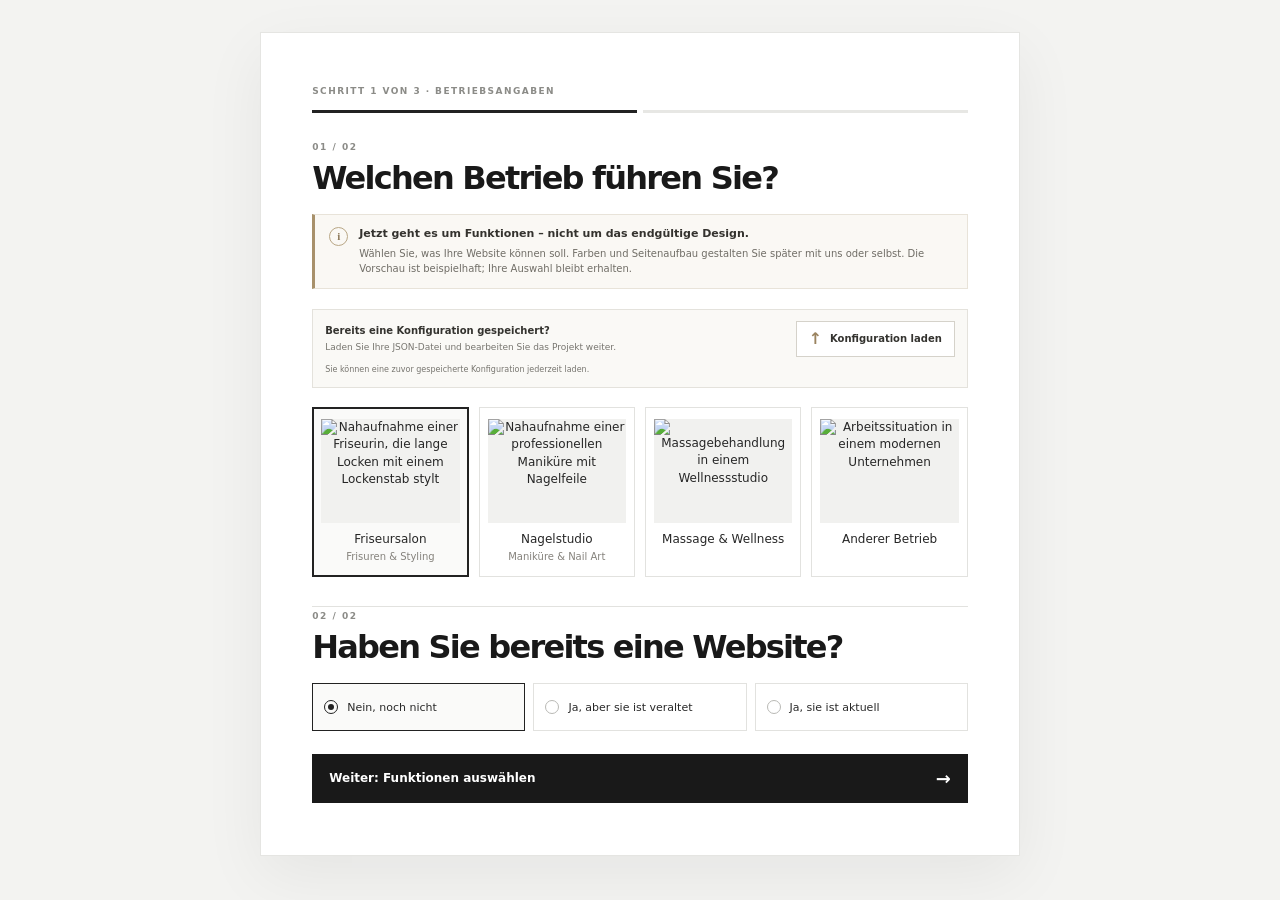
==== commit 907fa176: "version 0.751" ====
--- a/index.html
+++ b/index.html
@@ -8,16 +8,69 @@
   <meta name="robots" content="noindex,nofollow">
   <title>Website-Konfigurator | pimentaGROUP</title>
   <link rel="stylesheet" href="css/styles.css">
-  <script src="js/configurator.js" defer></script>
+  <script src="js/backend-config.js" defer></script>
+  <script src="js/configurator.js?v=36" defer></script>
 </head>
 <body>
   <main class="app" id="app">
-    <!-- Minimal onboarding: exactly the two initial questions -->
+    <!-- Step 2: choose who controls website structure and visual design. -->
+    <section class="mode-screen" id="modeScreen" hidden aria-labelledby="modeTitle">
+      <div class="mode-card-shell">
+        <button type="button" class="mode-back" id="modeBackToFunctions">← Zurück zur Funktionsauswahl</button>
+        <div class="mode-heading">
+          <span class="mode-kicker">SCHRITT 2 VON 3 · WEBSITE-ERSTELLUNG & DESIGN</span>
+          <h1 id="modeTitle">Wer übernimmt Gestaltung und Umsetzung?</h1>
+          <p>Ihre Funktionsauswahl ist bereits abgeschlossen. Hier entscheiden Sie nur, wie das Design und der Seitenaufbau entstehen. Alle ausgewählten Funktionen, Leistungen und Preise bleiben erhalten – Sie müssen nichts erneut konfigurieren.</p>
+        </div>
+        <div class="mode-options" role="group" aria-label="Art der Website-Erstellung">
+          <button type="button" class="mode-option selected" data-builder-mode="simple" aria-pressed="true">
+            <span class="mode-option-visual mode-visual-simple" aria-hidden="true">
+              <span class="mini-browser"><i></i><i></i><i></i><b></b><em></em><small></small><strong></strong></span>
+            </span>
+            <span class="mode-option-copy"><span class="mode-option-label">01 · UMSETZUNG DURCH UNSER TEAM</span><strong>Unser Team gestaltet Ihre Website</strong><small>Wir erstellen Seitenstruktur, Design und Texte auf Basis Ihrer Auswahl. Sie erhalten einen Entwurf zur Prüfung und können anschließend Änderungen wünschen.</small><span class="mode-status available">Jetzt verfügbar</span></span>
+          </button>
+          <button type="button" class="mode-option unavailable" data-builder-mode="visual" disabled aria-disabled="true">
+            <span class="mode-option-visual mode-visual-visual" aria-hidden="true">
+              <span class="mini-editor"><i></i><b></b><b></b><em></em><small></small></span>
+            </span>
+            <span class="mode-option-copy"><span class="mode-option-label">02 · GEMEINSAM GESTALTEN</span><strong>Gemeinsam mit uns gestalten</strong><small>Sie bestimmen Seitenaufbau und Erscheinungsbild mit unserem visuellen Editor. Ihre ausgewählten Funktionen werden übernommen.</small><span class="mode-status upcoming">In Entwicklung</span></span>
+          </button>
+          <button type="button" class="mode-option unavailable" data-builder-mode="free" disabled aria-disabled="true">
+            <span class="mode-option-visual mode-visual-free" aria-hidden="true">
+              <span class="mini-canvas"><i></i><b></b><em></em><small></small><strong></strong></span>
+            </span>
+            <span class="mode-option-copy"><span class="mode-option-label">03 · SELBST GESTALTEN</span><strong>Selbst gestalten mit Bausteinen</strong><small>Sie setzen Seiten und Bereiche eigenständig zusammen. Die zuvor ausgewählten Funktionen stehen Ihnen im Editor zur Verfügung.</small><span class="mode-status upcoming">In Entwicklung</span></span>
+          </button>
+        </div>
+        <div class="mode-summary" aria-live="polite">
+          <div><small>IHRE ZUSATZFUNKTIONEN</small><b id="modeFeatureCount">0 ausgewählt</b></div>
+          <div><small>MONATLICHER RICHTWERT</small><b id="modeMonthlyTotal">35 € / Monat</b></div>
+          <div><small>EINMALIGE EINRICHTUNG</small><b id="modeOneTimeTotal">0 €</b></div>
+        </div>
+        <div class="mode-footer">
+          <p>Im nächsten Schritt ergänzen Sie Ihre Kontaktdaten und können erste Fotos oder Ihr Logo hochladen. Weitere Inhalte stimmen wir anschließend gemeinsam ab. Das Absenden ist zunächst eine unverbindliche Anfrage – noch keine Bestellung und keine Zahlung.</p>
+          <button type="button" class="intro-continue" id="modeContinue">Weiter zu Kontakt & Materialien <span>→</span></button>
+        </div>
+      </div>
+    </section>
+
+    <!-- Step 1: business information and current website situation. -->
     <section class="intro-screen" id="introScreen" aria-labelledby="introTitle">
       <div class="intro-card">
+        <div class="intro-step-meta"><span class="intro-step-kicker">SCHRITT 1 VON 3 · BETRIEBSANGABEN</span><button type="button" class="intro-back" id="backToConfigurator" hidden>← Zurück zur Funktionsauswahl</button></div>
         <div class="intro-progress"><span class="progress-active"></span><span></span></div>
         <div class="intro-number">01 / 02</div>
         <h1 id="introTitle">Welchen Betrieb führen Sie?</h1>
+        <div class="intro-explainer" role="note">
+          <span class="intro-explainer-mark" aria-hidden="true">i</span>
+          <div><strong>Jetzt geht es um Funktionen – nicht um das endgültige Design.</strong><p>Wählen Sie, was Ihre Website können soll. Farben und Seitenaufbau gestalten Sie später mit uns oder selbst. Die Vorschau ist beispielhaft; Ihre Auswahl bleibt erhalten.</p></div>
+        </div>
+        <div class="project-load-actions">
+          <div class="project-load-copy"><b>Bereits eine Konfiguration gespeichert?</b><small>Laden Sie Ihre JSON-Datei und bearbeiten Sie das Projekt weiter.</small></div>
+          <button type="button" id="loadProjectButton"><span class="project-load-icon" aria-hidden="true">↑</span> Konfiguration laden</button>
+          <input type="file" id="projectFileInput" accept="application/json,.json" hidden>
+          <small id="projectFileStatus" class="project-file-status" role="status" aria-live="polite">Sie können eine zuvor gespeicherte Konfiguration jederzeit laden.</small>
+        </div>
         <div class="choice-grid industry-choices" role="group" aria-label="Branche">
           <button type="button" class="choice-card selected" data-industry="Friseursalon / Barbershop">
             <span class="choice-illustration salon-illustration choice-hair-closeup"><img src="https://images.pexels.com/photos/3065209/pexels-photo-3065209.jpeg?auto=compress&amp;cs=tinysrgb&amp;w=700" alt="Nahaufnahme einer Friseurin, die lange Locken mit einem Lockenstab stylt" loading="eager" fetchpriority="high" decoding="async"></span>
@@ -46,11 +99,11 @@
           <button type="button" class="website-choice" data-website="Veraltet / nicht mobiloptimiert"><span class="radio-mark"></span><span>Ja, aber sie ist veraltet</span></button>
           <button type="button" class="website-choice" data-website="Vorhanden und aktuell"><span class="radio-mark"></span><span>Ja, sie ist aktuell</span></button>
         </div>
-        <button type="button" class="intro-continue" id="startConfigurator">Konfigurator öffnen <span>→</span></button>
+        <button type="button" class="intro-continue" id="startConfigurator">Weiter: Funktionen auswählen <span>→</span></button>
       </div>
     </section>
 
-    <!-- Main configurator: large live website / one independently scrolling options rail -->
+    <!-- Step 1 continues: functions and services, with a live effect preview. -->
     <section class="configurator-screen" id="configuratorScreen" hidden aria-label="Website-Konfigurator">
       <section class="preview-stage" id="previewStage" aria-label="Live-Vorschau">
         <!-- WEBSITE SCENE -->
@@ -174,6 +227,7 @@
       <!-- Only this pane scrolls on desktop -->
       <aside class="options-rail" id="optionsRail" aria-label="Funktionen auswählen">
         <div class="rail-tools">
+          <div class="rail-purpose-note"><small class="rail-step-kicker">SCHRITT 1 VON 3 · FUNKTIONEN</small><b>Was soll Ihre Website können?</b><span>Hier wählen Sie Funktionen, Integrationen und Leistungen – noch nicht das endgültige Design. Die Vorschau zeigt beispielhaft sichtbare Bereiche; Seitenaufbau und Gestaltung legen Sie im nächsten Schritt fest.</span></div>
           <nav class="section-nav" aria-label="Konfigurator-Bereiche">
             <button type="button" data-jump-scene="website" class="active">Website</button>
             <button type="button" data-jump-scene="phone">Mobil</button>
@@ -220,18 +274,19 @@
       <div class="price-bar-left">
         <div class="price-item"><small>Erstellung</small><b>0 €</b></div>
         <span class="price-divider"></span>
-        <div class="price-item trial-price"><small>Ihre Testphase</small><b>2 Monate kostenlos</b></div>
+        <div class="price-item trial-price"><small id="priceBarBillingLabel">Testphase (optional)</small><b id="priceBarBillingValue">2 Monate kostenlos</b></div>
         <span class="price-divider"></span>
         <div class="price-item profile-setup-price"><small>Einmalige Einrichtung</small><b id="oneTimeTotal">0 €</b></div>
         <span class="price-divider"></span>
       </div>
-      <div class="price-bar-right"><div class="monthly-total"><small>Danach pro Monat</small><b id="monthlyTotal">35 €</b></div><button type="button" class="price-details-button" id="priceDetailsButton">Auswahl & Preise <span>↗</span></button><button type="button" class="price-cta" id="requestButton">Konfiguration anfragen <span>→</span></button></div>
+      <div class="price-bar-right"><div class="monthly-total"><small id="monthlyTotalLabel">Danach pro Monat</small><b id="monthlyTotal">35 €</b></div><button type="button" class="price-save-button" id="saveProjectButton" aria-label="Konfiguration als Datei speichern" title="Konfiguration speichern"><span class="price-save-icon" aria-hidden="true">↓</span><span class="price-save-label">Speichern</span></button><button type="button" class="price-details-button" id="priceDetailsButton">Auswahl & Preise <span>↗</span></button><button type="button" class="price-cta" id="requestButton" aria-label="Zur Gestaltung">Zur Gestaltung <span>→</span></button></div>
+      <span id="priceSaveStatus" class="visually-hidden" role="status" aria-live="polite"></span>
     </section>
 
     <!-- Information modal: long copy lives here, not in the options list -->
     <dialog class="info-dialog" id="infoDialog">
       <button type="button" class="dialog-close" data-close-dialog aria-label="Schließen">×</button>
-      <div class="info-copy"><span class="info-kicker">FUNKTIONSDETAILS</span><h2 id="infoTitle"></h2><p id="infoDescription"></p><div class="info-price" id="infoPrice"></div><button type="button" class="dialog-add" id="infoToggle">Hinzufügen</button></div>
+      <div class="info-copy"><span class="info-kicker">FUNKTIONSDETAILS</span><h2 id="infoTitle"></h2><p id="infoDescription"></p><div class="info-effect"><small>WIRKUNG AUF IHRE WEBSITE</small><span id="infoEffectText"></span></div><div class="info-price" id="infoPrice"></div><button type="button" class="dialog-add" id="infoToggle">Hinzufügen</button></div>
     </dialog>
 
     <!-- Price details modal -->
@@ -239,23 +294,44 @@
       <button type="button" class="dialog-close" data-close-dialog aria-label="Schließen">×</button>
       <span class="info-kicker">IHRE AUSWAHL</span><h2>Preisübersicht</h2>
       <div id="priceBreakdown" class="price-breakdown"></div>
-      <div class="price-dialog-total"><span>Monatlich nach 2 Freimonaten</span><b id="priceDialogTotal">35 €</b></div>
+      <div class="price-dialog-total"><span id="priceDialogTiming">Monatlich ab dem 3. Monat</span><b id="priceDialogTotal">35 €</b></div>
       <div class="price-dialog-total one-time-total"><span>Einmalige Profileinrichtung</span><b id="priceDialogOnce">0 €</b></div>
       <p>Die Preisangaben sind vorläufige Richtwerte. Ein kostenpflichtiger Vertrag entsteht ausschließlich nach einem individuellen Angebot und Ihrer ausdrücklichen Zustimmung.</p>
     </dialog>
 
-    <!-- Contact form appears from the fixed bottom bar; no separate third configurator page -->
+    <!-- Step 3: contact details and optional first materials -->
     <dialog class="contact-dialog" id="contactDialog">
       <button type="button" class="dialog-close" data-close-dialog aria-label="Schließen">×</button>
-      <div class="contact-dialog-head"><span class="info-kicker">FAST GESCHAFFT</span><h2>Ihre Konfiguration.</h2><p>Hinterlassen Sie Ihre Kontaktdaten. Wir melden uns persönlich.</p></div>
+      <div class="contact-dialog-head"><span class="info-kicker">SCHRITT 3 VON 3 · ANGABEN & MATERIALIEN</span><h2>Ihre unverbindliche Projektanfrage.</h2><p>Ergänzen Sie Ihre Kontaktdaten und laden Sie bei Bedarf erste Fotos oder Ihr Logo hoch. Weitere Texte und Inhalte können wir anschließend gemeinsam abstimmen.</p></div>
       <div class="contact-layout">
         <form id="contactForm" novalidate>
+          <fieldset class="billing-start-fieldset">
+            <legend>Welche Startoption sollen wir in Ihrem Angebot berücksichtigen?</legend>
+            <div class="billing-start-options">
+              <label class="billing-start-option selected">
+                <input type="radio" name="billingStart" value="trial" checked>
+                <span><b>2 Monate kostenlos testen</b><small>Die monatliche Zahlung beginnt erst ab dem 3. Monat.</small></span>
+              </label>
+              <label class="billing-start-option">
+                <input type="radio" name="billingStart" value="immediate">
+                <span><b>Ohne Testphase starten</b><small>Die monatliche Zahlung beginnt ab dem individuell vereinbarten Starttermin.</small></span>
+              </label>
+            </div>
+            <p class="billing-start-note">Diese Auswahl ist nur eine Präferenz für Ihr späteres Angebot. Sie löst keine Zahlung aus und begründet keinen Vertrag.</p>
+          </fieldset>
           <label class="contact-field"><span>Name *</span><input name="contactName" autocomplete="name" required maxlength="120" placeholder="Vor- und Nachname"></label>
-          <label class="contact-field"><span>Unternehmen</span><input name="contactCompany" autocomplete="organization" maxlength="120" placeholder="Name Ihres Betriebs"></label>
+          <label class="contact-field"><span>Unternehmen / Salon</span><input name="contactCompany" autocomplete="organization" maxlength="120" placeholder="Name Ihres Betriebs"></label>
           <label class="contact-field"><span>E-Mail *</span><input name="email" type="email" autocomplete="email" required maxlength="160" placeholder="name@unternehmen.de"></label>
           <label class="contact-field"><span>Telefon</span><input name="phone" type="tel" autocomplete="tel" maxlength="40" placeholder="+49 …"></label>
-          <label class="contact-field"><span>Nachricht</span><textarea name="message" rows="3" maxlength="1500" placeholder="Was sollten wir noch wissen?"></textarea></label>
-          <label class="contact-consent"><input type="checkbox" name="contactConsent" required><span>Ich bin mit der Kontaktaufnahme zu meiner Anfrage einverstanden. *</span></label>
+          <label class="contact-field contact-message-field"><span>Aktuelle Website (optional)</span><input name="currentWebsite" type="url" autocomplete="url" maxlength="300" placeholder="https://www.ihre-website.de"></label>
+          <label class="contact-field contact-message-field"><span>Nachricht / Wünsche</span><textarea name="message" rows="2" maxlength="1500" placeholder="Was sollten wir noch wissen?"></textarea></label>
+          <label class="contact-upload contact-message-field" for="contactAssets">
+            <span class="contact-upload-title">Fotos und Logo hinzufügen <small>Optional · Weitere Materialien können Sie später bereitstellen</small></span>
+            <span class="contact-upload-action">Dateien auswählen</span>
+            <input type="file" id="contactAssets" name="assets" accept="image/jpeg,image/png,image/webp" multiple>
+            <span id="contactFileList" class="contact-file-list" aria-live="polite">Noch keine Dateien ausgewählt · maximal 8 Bilder, je 5 MB</span>
+          </label>
+          <label class="contact-consent"><input type="checkbox" name="contactConsent" required><span>Ich bin mit der Kontaktaufnahme zur Bearbeitung meiner Anfrage einverstanden. *</span></label>
           <div class="captcha-placeholder" role="note" aria-label="Platzhalter für die spätere Ich-bin-kein-Roboter-Prüfung">
             <span class="captcha-placeholder-box" aria-hidden="true"></span>
             <span class="captcha-placeholder-text">Ich bin kein Roboter<small>Wird später eingebunden · derzeit nicht aktiv</small></span>
@@ -263,15 +339,16 @@
           </div>
           <input name="website" class="honeypot" tabindex="-1" autocomplete="off" aria-hidden="true">
           <div class="contact-error" id="contactError" role="alert" aria-live="polite"></div>
-          <button class="contact-submit" id="contactSubmit" type="submit">Anfrage senden <span>↗</span></button>
+          <p class="contact-submit-note">Mit dem Absenden bitten Sie uns um ein unverbindliches Angebot. Es wird keine Zahlung ausgelöst und kein Vertrag abgeschlossen.</p>
+          <button class="contact-submit" id="contactSubmit" type="submit">Unverbindliche Anfrage senden <span>↗</span></button>
         </form>
-        <aside class="contact-summary"><small>IHRE AUSWAHL</small><b id="contactMonthly">35 € / Monat</b><span>nach 2 Freimonaten</span><div class="contact-once"><small>Einmalig</small><b id="contactOnce">0 €</b></div><div id="contactSelected"></div><strong>Erstellung & Testphase: 0 €</strong><p class="contact-payment-note"><span aria-hidden="true">ⓘ</span> Noch keine Zahlung: Sie erhalten zunächst ein unverbindliches Angebot. Erst nach Ihrer Zustimmung wird ein Vertrag geschlossen.</p></aside>
+        <aside class="contact-summary"><small>IHRE AUSWAHL</small><b id="contactMonthly">35 € / Monat</b><span id="contactBillingTiming">Start nach 2 Freimonaten</span><div class="contact-once"><small>Einmalig</small><b id="contactOnce">0 €</b></div><div id="contactSelected"></div><strong id="contactStartNote">Erstellung & Testphase: 0 €</strong><p class="contact-payment-note"><span aria-hidden="true">ⓘ</span> Keine Zahlung und kein Vertrag durch diese Anfrage. Wir prüfen Ihre Angaben und melden uns mit einem individuellen Angebot.</p></aside>
       </div>
     </dialog>
 
     <dialog class="success-dialog" id="successDialog">
       <button type="button" class="dialog-close" data-close-dialog aria-label="Schließen">×</button>
-      <div class="success-symbol">✓</div><span class="info-kicker">VIELEN DANK</span><h2>Ihre Konfiguration ist bereit.</h2><p id="successMessage"></p><button type="button" class="dialog-add" data-close-dialog>Schließen</button>
+      <div class="success-symbol">✓</div><span class="info-kicker">VIELEN DANK</span><h2>Ihre Anfrage wurde übermittelt.</h2><p id="successMessage"></p><button type="button" class="dialog-add" data-close-dialog>Schließen</button>
     </dialog>
   </main>
 </body>
--- a/css/styles.css
+++ b/css/styles.css
@@ -12,7 +12,7 @@
 /* onboarding — deliberately only two questions */
 .intro-screen{position:absolute;inset:0;display:grid;place-items:center;padding:28px 18px 40px;background:#f3f3f1;overflow:auto}
 .intro-card{width:min(760px,100%);padding:clamp(24px,4vw,52px);background:#fff;border:1px solid #e5e5e2;box-shadow:0 20px 60px rgba(0,0,0,.06)}
-.intro-progress{display:flex;gap:6px;margin-bottom:28px}.intro-progress span{height:3px;flex:1;background:#e7e7e4}.intro-progress .progress-active{background:#222}
+.intro-step-meta{display:flex;align-items:center;justify-content:space-between;gap:12px;margin-bottom:12px}.intro-step-kicker{font-size:9px;letter-spacing:.16em;font-weight:800;color:#8b8b87}.intro-progress{display:flex;gap:6px;margin-bottom:28px}.intro-progress span{height:3px;flex:1;background:#e7e7e4}.intro-progress .progress-active{background:#222}
 .intro-number,.info-kicker,.scene-kicker{font-size:9px;letter-spacing:.17em;font-weight:800;color:#8b8b87}
 .intro-card h1,.intro-card h2{font-size:clamp(23px,3vw,32px);font-weight:550;letter-spacing:-.055em;margin:7px 0 19px;line-height:1.08}
 .choice-grid{display:grid;grid-template-columns:repeat(4,minmax(0,1fr));gap:10px;margin:0 0 29px}
@@ -79,7 +79,8 @@
 .price-bar{position:absolute;z-index:30;left:0;right:0;bottom:0;height:var(--bar-h);background:#fff;border-top:1px solid #dcdcd8;box-shadow:0 -8px 30px #00000008;display:flex;align-items:center;justify-content:space-between;padding:0 clamp(16px,3vw,42px);gap:18px}
 .price-bar-left,.price-bar-right{display:flex;align-items:center;gap:clamp(12px,2vw,30px);min-width:0}.price-item{display:grid;gap:3px}.price-item small,.monthly-total small{font-size:8px;color:#858580}.price-item b{font-size:13px;font-weight:650}.trial-price b{font-size:11px}.price-divider{height:30px;width:1px;background:#e2e2df}.price-details-button{background:transparent;border:0;padding:8px 0;color:#555;font-size:9px;white-space:nowrap}.price-details-button span{font-size:12px;margin-left:5px}.price-bar-right{margin-left:auto}.monthly-total{display:grid;gap:1px;text-align:right}.monthly-total b{font-size:25px;letter-spacing:-.06em;font-weight:550;white-space:nowrap}.price-cta{height:45px;min-width:190px;padding:0 17px;border:0;background:#1d1d1d;color:#fff;font-size:10px;font-weight:650;display:flex;align-items:center;justify-content:space-between;gap:15px}.price-cta:hover{background:#444}.price-cta span{font-size:17px;color:#c4ad88}
 /* Dialogs */
-dialog{border:1px solid #dededb;box-shadow:0 30px 100px #0003;padding:0;color:#222;max-width:calc(100vw - 28px);max-height:calc(100dvh - 32px)}dialog::backdrop{background:rgba(18,18,18,.48);backdrop-filter:blur(3px)}.dialog-close{position:absolute;right:12px;top:10px;width:31px;height:31px;border:0;border-radius:50%;background:#f0f0ee;font-size:20px;line-height:1;color:#555;z-index:2}.info-dialog{width:min(620px,calc(100vw - 28px));display:block;min-height:0}.info-dialog:not([open]),.price-dialog:not([open]),.contact-dialog:not([open]),.success-dialog:not([open]){display:none}.info-copy{padding:46px 38px 32px;display:flex;flex-direction:column;align-items:flex-start}.info-copy h2,.price-dialog h2,.contact-dialog h2,.success-dialog h2{font:400 30px/1.05 Georgia,serif;letter-spacing:-.04em;margin:9px 0 13px}.info-copy p,.contact-dialog-head p,.price-dialog>p,.success-dialog p{font-size:11px;line-height:1.7;color:#70706b}.info-price{font-size:10px;color:#777;margin-top:auto;padding:15px 0}.dialog-add{min-height:43px;padding:0 18px;border:0;background:#222;color:#fff;font-size:10px}.dialog-add:hover{background:#444}
+dialog{border:1px solid #dededb;box-shadow:0 30px 100px #0003;padding:0;color:#222;max-width:calc(100vw - 28px);max-height:calc(100dvh - 32px)}dialog::backdrop{background:rgba(18,18,18,.48);backdrop-filter:blur(3px)}.dialog-close{position:absolute;right:12px;top:10px;width:31px;height:31px;border:0;border-radius:50%;background:#f0f0ee;font-size:20px;line-height:1;color:#555;z-index:2}.info-dialog{width:min(620px,calc(100vw - 28px));display:block;min-height:0}.info-dialog:not([open]),.price-dialog:not([open]),.contact-dialog:not([open]),.success-dialog:not([open]){display:none}.info-copy{padding:46px 38px 32px;display:flex;flex-direction:column;align-items:flex-start}.info-effect{display:grid;gap:4px;width:100%;margin-top:10px;padding:11px 13px;border-left:2px solid #b8a17b;background:#f6f5f1}.info-effect small{font-size:8px;letter-spacing:.13em;font-weight:800;color:#92856f}.info-effect span{font-size:10px;line-height:1.55;color:#55534e}
+.info-copy h2,.price-dialog h2,.contact-dialog h2,.success-dialog h2{font:400 30px/1.05 Georgia,serif;letter-spacing:-.04em;margin:9px 0 13px}.info-copy p,.contact-dialog-head p,.price-dialog>p,.success-dialog p{font-size:11px;line-height:1.7;color:#70706b}.info-price{font-size:10px;color:#777;margin-top:auto;padding:15px 0}.dialog-add{min-height:43px;padding:0 18px;border:0;background:#222;color:#fff;font-size:10px}.dialog-add:hover{background:#444}
 .price-dialog{width:min(480px,calc(100vw - 28px));padding:36px}.price-breakdown{display:grid;gap:0;margin:21px 0;border-top:1px solid #e5e5e2}.price-breakdown-row{display:flex;justify-content:space-between;gap:10px;padding:10px 0;border-bottom:1px solid #eee;font-size:10px}.price-breakdown-row small{display:block;color:#999;font-size:8px}.price-breakdown-row b{white-space:nowrap;font-size:10px}.price-dialog-total{display:flex;align-items:center;justify-content:space-between;border-top:1px solid #222;padding-top:17px;font-size:10px}.price-dialog-total b{font-size:23px;font-weight:550}.price-dialog>p{margin:18px 0 0;font-size:9px}
 .contact-dialog{width:min(760px,calc(100vw - 28px));padding:36px}.contact-dialog-head{padding-right:35px}.contact-dialog-head h2{font-size:34px;margin-bottom:5px}.contact-dialog-head p{margin:0 0 19px}.contact-layout{display:grid;grid-template-columns:1.25fr .75fr;gap:26px}.contact-layout form{display:grid;grid-template-columns:1fr 1fr;gap:10px}.contact-field{display:grid;gap:5px}.contact-field span{font-size:9px;color:#6f6f6a}.contact-field input,.contact-field textarea{width:100%;border:1px solid #dededb;background:#fff;padding:11px 12px;font-size:10px;outline-offset:0}.contact-field input:focus,.contact-field textarea:focus{border-color:#777}.contact-field:nth-child(5){grid-column:1/-1}.contact-field textarea{resize:vertical}.contact-consent{grid-column:1/-1;display:flex;align-items:flex-start;gap:8px;font-size:9px;color:#666;line-height:1.45}.contact-consent input{margin:2px 0 0;accent-color:#222}.contact-submit{grid-column:1/-1;height:44px;background:#222;color:#fff;border:0;display:flex;justify-content:space-between;align-items:center;padding:0 14px;font-size:10px}.contact-submit span{font-size:17px;color:#c4ad88}.contact-error{grid-column:1/-1;color:#9a332a;font-size:9px;min-height:12px}.contact-summary{background:#f2f2f0;padding:18px;display:flex;flex-direction:column;align-items:flex-start;gap:7px}.contact-summary>small{font-size:8px;letter-spacing:.13em;color:#8a8a85}.contact-summary>b{font-size:25px;letter-spacing:-.05em;font-weight:550}.contact-summary>span{font-size:8px;color:#777}.contact-summary #contactSelected{padding-top:10px;border-top:1px solid #dededb;margin-top:6px;width:100%;display:grid;gap:6px}.contact-summary #contactSelected span{font-size:8px;color:#666}.contact-summary>strong{margin-top:auto;padding-top:13px;border-top:1px solid #dededb;font-size:8px;font-weight:600}
 .success-dialog{width:min(430px,calc(100vw - 28px));padding:42px;text-align:center}.success-symbol{height:48px;width:48px;display:grid;place-items:center;margin:0 auto 17px;border-radius:50%;background:#222;color:#fff;font-size:23px}.success-dialog .dialog-add{margin-top:14px;min-width:120px}
@@ -1923,3 +1924,324 @@
   .contact-summary .contact-once b { font-size: 16px; }
   .captcha-placeholder { width: 100%; min-height: 70px; padding: 10px 12px; }
 }
+
+/* Keep every desktop section tab visible in the narrow rail. */
+@media (min-width: 821px) {
+  .options-rail .section-nav {
+    display: grid;
+    grid-template-columns: repeat(3, minmax(0, 1fr));
+    gap: 4px;
+    overflow: visible;
+    white-space: normal;
+  }
+  .options-rail .section-nav button {
+    flex: initial;
+    width: 100%;
+    min-width: 0;
+    padding: 7px 4px !important;
+    font-size: 10px !important;
+    line-height: 1.25;
+    white-space: nowrap;
+    text-align: center;
+  }
+}
+
+/* Keep feature names readable when a laptop/tablet uses the desktop side rail. */
+@media (min-width: 821px) and (max-width: 1100px) {
+  .options-rail .feature-row { min-height: 52px; gap: 7px; }
+  .options-rail .feature-main { min-width: 0; gap: 8px; }
+  .options-rail .feature-glyph { width: 23px; height: 23px; flex: 0 0 23px; }
+  .options-rail .feature-name { font-size: 11px !important; line-height: 1.25; overflow-wrap: normal; }
+  .options-rail .feature-price { font-size: 10px !important; }
+  .options-rail .feature-info { width: 20px; height: 20px; }
+  .options-rail .feature-check { width: 18px; height: 18px; }
+}
+
+/* On small phones the sticky rail tools should end exactly at the rail edge. */
+@media (max-width: 560px) {
+  .options-rail .rail-tools { margin-left: -13px; margin-right: -12px; }
+}
+
+/* The five mobile section links need a compact two-row layout on 320px screens. */
+@media (max-width: 340px) {
+  .options-rail .section-nav {
+    display: grid;
+    grid-template-columns: repeat(3, minmax(0, 1fr));
+    gap: 3px;
+    overflow: visible;
+    white-space: normal;
+  }
+  .options-rail .section-nav button {
+    flex: initial;
+    width: 100%;
+    min-width: 0;
+    padding: 6px 3px !important;
+    font-size: 9px !important;
+    line-height: 1.2;
+    white-space: nowrap;
+    text-align: center;
+  }
+}
+
+/* Short landscape viewports must fit the app inside the visible screen. */
+@media (max-height: 520px) {
+  .app { height: 100dvh; min-height: 0; }
+}
+
+@media (max-height: 520px) and (max-width: 820px) {
+  :root { --bar-h: 72px; }
+  .price-bar { height: var(--bar-h); min-height: var(--bar-h); }
+  .configurator-screen { grid-template-rows: minmax(145px, 40dvh) minmax(0, 1fr); }
+}
+
+@media (max-height: 520px) and (max-width: 560px) {
+  :root { --bar-h: 86px; }
+  .price-bar {
+    display: grid;
+    grid-template-rows: 31px 43px;
+    align-content: center;
+    gap: 3px;
+    height: var(--bar-h);
+    min-height: var(--bar-h);
+    padding: 3px 7px;
+  }
+  .price-bar-left {
+    display: grid;
+    grid-template-columns: .8fr 1.35fr .9fr;
+    width: 100%;
+    max-width: none;
+    gap: 6px;
+  }
+  .price-bar-left .price-divider { display: none; }
+  .price-bar-right {
+    display: grid;
+    grid-template-columns: minmax(62px, .7fr) minmax(42px, .5fr) minmax(0, 1.55fr);
+    width: 100%;
+    gap: 5px;
+    margin: 0;
+  }
+  .price-item small, .monthly-total small { font-size: 6px !important; }
+  .price-item b { font-size: 9px !important; }
+  .trial-price b { font-size: 8px !important; }
+  .monthly-total b { font-size: 17px !important; }
+  .price-details-button { display: flex; justify-content: center; align-items: center; font-size: 0; }
+  .price-details-button span { font-size: 12px; margin: 0; }
+  .price-cta { width: 100%; min-width: 0; height: 38px; padding: 0 6px; font-size: 7px !important; }
+}
+
+@media (max-height: 520px) and (max-width: 820px) {
+  .configurator-screen { grid-template-rows: minmax(90px, 26dvh) minmax(0, 1fr); }
+  .options-rail .rail-tools { padding-top: 5px !important; padding-bottom: 5px !important; }
+  .options-rail .selection-mode-hint { display: none !important; }
+}
+
+@media (max-height: 520px) and (min-width: 821px) and (max-width: 1100px) {
+  .site-viewport { padding: 6px !important; }
+  .demo-nav { height: 48px !important; }
+  .demo-hero { min-height: 230px !important; padding: 24px 22px !important; gap: 12px !important; }
+  .hero-copy h2 { font-size: clamp(26px, 3vw, 40px) !important; }
+  .hero-copy p { font-size: 8px !important; margin-bottom: 10px; }
+  .hero-art { height: 190px !important; }
+}
+
+/* Mode selection: three levels of customer control, with Simple active first. */
+[hidden] { display: none !important; }
+.mode-screen {
+  position: absolute; inset: 0; z-index: 40; display: grid; place-items: center;
+  padding: clamp(16px, 3vw, 38px); background: #f3f3f1; overflow: auto;
+}
+.mode-card-shell {
+  width: min(1120px, 100%); background: #fff; border: 1px solid #e5e5e2;
+  box-shadow: 0 20px 60px rgba(0,0,0,.06); padding: clamp(22px, 3.6vw, 42px);
+}
+.mode-heading { max-width: 720px; margin: 0 auto 25px; text-align: center; }
+.mode-kicker { color: #8b8b87; font-size: 9px; letter-spacing: .18em; font-weight: 800; }
+.mode-heading h1 { margin: 10px 0 9px; font-size: clamp(27px, 3.3vw, 40px); line-height: 1.08; letter-spacing: -.055em; font-weight: 550; }
+.mode-heading p { margin: 0; color: #777771; font-size: 13px; line-height: 1.55; }
+.mode-back { margin: 0 0 16px; padding: 0; border: 0; background: transparent; color: #77756f; font-size: 10px; font-weight: 650; cursor: pointer; }
+.mode-back:hover { color: #222; }
+.mode-summary { display: grid; grid-template-columns: 1fr 1fr 1fr; gap: 10px; margin-top: 18px; padding: 15px 16px; border: 1px solid #e8e6e1; background: #faf9f7; }
+.mode-summary > div { display: grid; gap: 4px; min-width: 0; }
+.mode-summary small { color: #88857e; font-size: 8px; letter-spacing: .12em; font-weight: 750; }
+.mode-summary b { color: #252523; font-size: 14px; font-weight: 650; }
+
+.mode-options { display: grid; grid-template-columns: repeat(3, minmax(0, 1fr)); gap: 13px; }
+.mode-option {
+  min-width: 0; padding: 0; border: 1px solid #dededb; background: #fff; color: #252523;
+  text-align: left; display: flex; flex-direction: column; transition: border-color .2s, box-shadow .2s, transform .2s;
+}
+.mode-option.selected { border-color: #262624; box-shadow: inset 0 0 0 1px #262624, 0 10px 28px rgba(0,0,0,.06); }
+.mode-option:not(:disabled) { cursor: pointer; }
+.mode-option:not(:disabled):hover { border-color: #8c806d; transform: translateY(-2px); }
+.mode-option:focus-visible { outline: 2px solid #9b8664; outline-offset: 3px; }
+.mode-option.unavailable { opacity: .66; cursor: not-allowed; }
+.mode-option-visual { position: relative; height: 142px; overflow: hidden; display: grid; place-items: center; background: #f1f0ed; border-bottom: 1px solid #e7e5e0; }
+.mini-browser, .mini-editor, .mini-canvas { position: relative; width: 76%; height: 78%; background: #fff; border: 1px solid #d8d5cf; box-shadow: 0 8px 22px rgba(0,0,0,.08); }
+.mini-browser { display: grid; grid-template-columns: 1fr 1fr; grid-template-rows: 13px 1fr 10px; gap: 6px; padding: 8px; }
+.mini-browser i { position: absolute; top: 5px; width: 4px; height: 4px; border-radius: 50%; background: #b7b0a4; }
+.mini-browser i:nth-child(1) { left: 7px; }.mini-browser i:nth-child(2) { left: 15px; }.mini-browser i:nth-child(3) { left: 23px; }
+.mini-browser b { grid-column: 1 / -1; width: 42%; height: 5px; margin-top: 10px; background: #2b2b29; }
+.mini-browser em { grid-column: 1; grid-row: 2; background: linear-gradient(140deg,#d5cbbd,#9a8c7a); }
+.mini-browser small { grid-column: 2; grid-row: 2; align-self: center; width: 80%; height: 4px; background: #d6d3ce; box-shadow: 0 9px 0 #e4e1dc, 0 18px 0 #eceae6; }
+.mini-browser strong { grid-column: 1 / -1; height: 5px; width: 35%; background: #b59d78; }
+.mode-visual-visual { background: #efefec; }
+.mini-editor { display: grid; grid-template-columns: 28% 1fr; grid-template-rows: 15px 1fr 1fr; gap: 5px; padding: 6px; }
+.mini-editor i { grid-column: 1 / -1; background: #eceae5; }
+.mini-editor b { grid-column: 1; height: 100%; background: #eeece8; }
+.mini-editor b:nth-of-type(2) { grid-column: 2; grid-row: 2 / 4; background: linear-gradient(130deg,#d1c5b5,#8d8171); }
+.mini-editor em { grid-column: 1; background: #d8d4cc; }
+.mini-editor small { grid-column: 1; background: #e8e5df; }
+.mode-visual-free { background: #eeece8; }
+.mini-canvas { width: 78%; height: 80%; border-style: dashed; background: #faf9f7; }
+.mini-canvas i { position: absolute; left: 9%; top: 14%; width: 34%; height: 25%; border: 1px solid #b6ab98; background: #e8e2d8; }
+.mini-canvas b { position: absolute; right: 10%; top: 18%; width: 31%; height: 4px; background: #c8c3ba; box-shadow: 0 9px 0 #e0ddd7, 0 18px 0 #e0ddd7; }
+.mini-canvas em { position: absolute; left: 9%; bottom: 15%; width: 82%; height: 20%; background: repeating-linear-gradient(90deg,#ddd8cf 0 23%,#f8f7f4 23% 27%); }
+.mini-canvas small { position: absolute; bottom: 43%; left: 9%; width: 30%; height: 4px; background: #b6a17f; }
+.mini-canvas strong { position: absolute; right: 10%; bottom: 13%; width: 24%; height: 12%; border: 1px solid #b6a17f; }
+.mode-option-copy { display: flex; flex-direction: column; align-items: flex-start; padding: 17px 17px 18px; gap: 8px; flex: 1; }
+.mode-option-label { color: #8a8881; font-size: 8px; letter-spacing: .16em; font-weight: 800; }
+.mode-option-copy strong { font-size: 16px; line-height: 1.2; letter-spacing: -.035em; font-weight: 650; }
+.mode-option-copy small { min-height: 54px; color: #706f69; font-size: 11px; line-height: 1.5; }
+.mode-status { margin-top: auto; padding: 6px 9px; font-size: 8px; font-weight: 750; letter-spacing: .08em; text-transform: uppercase; }
+.mode-status.available { color: #3d6b54; background: #edf4ef; }
+.mode-status.upcoming { color: #77756f; background: #eeede9; }
+.mode-footer { display: flex; align-items: center; justify-content: space-between; gap: 18px; margin-top: 23px; padding-top: 18px; border-top: 1px solid #e8e7e3; }
+.mode-footer p { margin: 0; color: #777771; font-size: 10px; line-height: 1.45; }
+.mode-footer .intro-continue { width: min(360px, 55%); flex: none; }
+.intro-back { margin: 0 0 20px; padding: 0; border: 0; background: transparent; color: #73736e; font-size: 10px; cursor: pointer; }
+.intro-back:hover { color: #222; }
+
+/* Project file controls live in the price details dialog, not in the main rail. */
+.project-file-actions { display: grid; grid-template-columns: 1fr 1fr; gap: 8px; margin-top: 18px; padding-top: 16px; border-top: 1px solid #e6e5e1; }
+.project-file-actions button { min-height: 39px; padding: 8px 10px; border: 1px solid #d9d8d3; background: #fff; color: #292927; font-size: 10px; font-weight: 650; display: flex; align-items: center; justify-content: space-between; gap: 8px; }
+.project-file-actions button:hover { border-color: #77736b; background: #faf9f6; }
+.project-file-actions button span { color: #9a835f; font-size: 15px; }
+.project-file-actions small { grid-column: 1 / -1; color: #77756f; font-size: 9px; line-height: 1.4; }
+
+/* Optional material upload and explicit billing-start choice. */
+.billing-start-fieldset { grid-column: 1 / -1; min-width: 0; margin: 0 0 4px; padding: 0 0 11px; border: 0; border-bottom: 1px solid #e7e5e0; }
+.billing-start-fieldset legend { margin-bottom: 8px; color: #585852; font-size: 10px; font-weight: 700; }
+.billing-start-options { display: grid; grid-template-columns: 1fr 1fr; gap: 7px; }
+.billing-start-option { min-width: 0; padding: 9px 10px; border: 1px solid #dededb; background: #fff; display: flex; align-items: flex-start; gap: 8px; cursor: pointer; }
+.billing-start-option.selected { border-color: #9a896e; background: #faf8f4; }
+.billing-start-option input { margin: 2px 0 0; accent-color: #292927; flex: none; }
+.billing-start-option b { display: block; font-size: 10px; line-height: 1.35; }
+.billing-start-option small { display: block; margin-top: 3px; color: #77756f; font-size: 8px; line-height: 1.4; }
+.billing-start-note { margin: 7px 0 0; color: #77756f; font-size: 8px; line-height: 1.45; }
+.contact-upload { grid-column: 1 / -1; position: relative; min-width: 0; display: flex; flex-wrap: wrap; align-items: center; gap: 7px 12px; padding: 10px 11px; border: 1px dashed #c9c5bb; background: #faf9f6; cursor: pointer; }
+.contact-upload-title { flex: 1 1 160px; color: #3b3a36; font-size: 9px; font-weight: 700; }
+.contact-upload-title small { display: block; margin-top: 3px; color: #77756f; font-size: 8px; font-weight: 400; line-height: 1.4; }
+.contact-upload-action { padding: 7px 9px; background: #242422; color: #fff; font-size: 8px; font-weight: 650; }
+.contact-upload input { position: absolute; width: 1px; height: 1px; opacity: 0; pointer-events: none; }
+.contact-file-list { flex: 1 1 100%; color: #77756f; font-size: 8px; line-height: 1.4; overflow-wrap: anywhere; }
+.contact-upload:focus-within { outline: 2px solid #9a896e; outline-offset: 2px; }
+
+@media (max-width: 760px) {
+  .mode-screen { place-items: start center; padding: 8px; }
+  .mode-card-shell { padding: 17px 13px; }
+  .mode-heading { margin-bottom: 12px; }
+  .mode-heading h1 { font-size: clamp(23px, 5.8vw, 30px); margin: 7px 0; }
+  .mode-heading p { font-size: 10px; line-height: 1.4; }
+  .mode-options { grid-template-columns: 1fr; gap: 7px; }
+  .mode-option { display: grid; grid-template-columns: 96px minmax(0,1fr); min-height: 106px; }
+  .mode-option-visual { height: 100%; min-height: 106px; border-bottom: 0; border-right: 1px solid #e7e5e0; }
+  .mode-option-copy { justify-content: center; padding: 8px 10px; gap: 4px; }
+  .mode-option-copy strong { font-size: 13px; }
+  .mode-option-copy small { min-height: 0; font-size: 9px; line-height: 1.35; }
+  .mode-status { padding: 4px 6px; font-size: 7px; }
+  .mode-footer { margin-top: 10px; padding-top: 10px; flex-direction: column; align-items: stretch; gap: 8px; }
+  .mode-footer .intro-continue { width: 100%; }
+  .mode-footer p { font-size: 9px; }
+  .mode-summary { grid-template-columns: 1fr 1fr; gap: 9px; padding: 10px; margin-top: 11px; }
+  .mode-summary > div:last-child { grid-column: 1 / -1; }
+  .mode-summary b { font-size: 12px; }
+  .mode-back { margin-bottom: 8px; }
+}
+@media (max-width: 420px) {
+  .mode-screen { padding: 6px; }
+  .mode-card-shell { padding: 14px 10px; }
+  .mode-option { grid-template-columns: 82px minmax(0,1fr); min-height: 102px; }
+  .mode-option-visual { min-height: 102px; }
+  .mode-option-copy { padding: 7px 8px; }
+  .mode-option-copy strong { font-size: 12px; }
+  .mode-option-copy small { font-size: 8px; }
+  .mode-footer p { font-size: 8px; }
+  .project-file-actions { grid-template-columns: 1fr; }
+  .project-file-actions small { grid-column: 1; }
+}
+@media (max-width: 560px) {
+  .billing-start-options { grid-template-columns: 1fr; }
+  .billing-start-option { padding: 8px 9px; }
+  .contact-dialog { max-height: calc(100dvh - 16px); }
+}
+
+/* Clear separation: service selection is not the visual page editor. */
+.rail-purpose-note { display:grid; gap:4px; padding:0 2px 11px; }
+.rail-step-kicker { color:#9a8a70; font-size:8px; font-weight:800; letter-spacing:.14em; }
+.rail-purpose-note b { color:#282824; font-size:12px; font-weight:750; letter-spacing:-.01em; }
+.rail-purpose-note span { color:#77766f; font-size:9px; line-height:1.45; }
+
+/* Load a saved project at the business-details step, before entering the configurator. */
+.project-load-actions { display:grid; grid-template-columns:minmax(0,1fr) auto; align-items:center; gap:7px 14px; margin:0 0 19px; padding:11px 12px; border:1px solid #e4e2dc; background:#faf9f6; }
+.project-load-copy { display:grid; gap:3px; min-width:0; }
+.project-load-copy b { color:#34332f; font-size:10px; font-weight:700; }
+.project-load-copy small { color:#77756f; font-size:9px; line-height:1.4; }
+.project-load-actions button { min-height:36px; display:inline-flex; align-items:center; justify-content:center; gap:8px; padding:0 12px; border:1px solid #d5d2ca; background:#fff; color:#34332f; font-size:10px; font-weight:700; white-space:nowrap; cursor:pointer; }
+.project-load-actions button:hover { border-color:#9a896e; background:#f5f2eb; }
+.project-load-icon { color:#9a835f; font-size:16px; line-height:1; }
+.project-file-status { grid-column:1 / -1; min-height:12px; color:#77756f; font-size:8px; line-height:1.4; }
+
+/* Save is a primary project action in the sticky price bar. */
+.price-save-button { min-width:104px; min-height:42px; display:inline-flex; align-items:center; justify-content:center; gap:8px; padding:0 12px; border:1px solid #d9d7d0; background:#fff; color:#34332f; font-size:11px; font-weight:650; white-space:nowrap; cursor:pointer; }
+.price-save-button:hover { border-color:#9a896e; background:#faf8f4; }
+.price-save-button .price-save-icon { color:#9a835f; font-size:16px; line-height:1; }
+.price-save-button.is-saved { border-color:#b8cbbd; background:#f2f7f3; color:#355b43; }
+.price-save-button.is-saved .price-save-icon { color:#355b43; }
+.visually-hidden { position:absolute!important; width:1px!important; height:1px!important; padding:0!important; margin:-1px!important; overflow:hidden!important; clip:rect(0,0,0,0)!important; white-space:nowrap!important; border:0!important; }
+
+@media (max-width: 820px) and (min-width: 561px) {
+  .price-bar { gap:8px; padding-left:10px; padding-right:10px; }
+  .price-bar-left { gap:8px; max-width:48%; }
+  .price-bar-right { gap:8px; }
+  .price-save-button { min-width:36px; width:36px; padding:0; }
+  .price-save-label { display:none; }
+  .price-details-button { font-size:9px!important; }
+  .monthly-total b { font-size:23px!important; }
+  .price-cta { min-width:132px; padding:0 10px; font-size:10px!important; }
+}
+
+@media (max-width: 700px) and (min-width: 561px) {
+  :root { --bar-h:112px; }
+  .price-bar { height:112px; min-height:112px; display:grid; grid-template-rows:42px 48px; align-content:center; gap:5px; padding:7px 12px; }
+  .price-bar-left { width:100%; max-width:none; display:grid; grid-template-columns:.8fr 1.3fr .9fr; gap:8px; align-items:center; }
+  .price-bar-left .price-divider { display:none; }
+  .price-bar-right { width:100%; display:grid; grid-template-columns:minmax(72px,.8fr) 36px minmax(76px,.9fr) minmax(130px,1.55fr); gap:8px; align-items:center; }
+  .monthly-total { text-align:left; }
+  .price-save-button { width:36px; min-width:36px; height:38px; }
+  .price-details-button { display:flex; justify-content:center; align-items:center; min-width:0; padding:7px 4px; border:1px solid #deded9; font-size:9px!important; }
+  .price-cta { width:100%; min-width:0; height:42px; }
+}
+
+@media (max-width: 560px) {
+  .project-load-actions { grid-template-columns:1fr; gap:7px; margin-bottom:14px; padding:9px 10px; }
+  .project-load-actions button { justify-self:start; min-height:34px; }
+  .project-file-status { grid-column:1; }
+  .price-bar-right { grid-template-columns:minmax(58px,.8fr) 34px minmax(58px,.8fr) minmax(88px,1.55fr)!important; gap:6px!important; }
+  .price-save-button { width:34px; min-width:34px; min-height:38px; height:38px; padding:0; }
+  .price-save-label { display:none; }
+  .price-save-button .price-save-icon { font-size:16px; }
+}
+
+
+/* Explain the purpose of the feature-selection step before the user starts. */
+.intro-explainer { display:flex; align-items:flex-start; gap:11px; margin:0 0 20px; padding:12px 14px; border:1px solid #e8e3d9; border-left:3px solid #a8916b; background:#faf8f4; }
+.intro-explainer-mark { width:19px; height:19px; flex:none; display:grid; place-items:center; border:1px solid #b9a786; border-radius:50%; color:#8d7959; font:700 11px/1 Georgia,serif; }
+.intro-explainer strong { display:block; color:#34322e; font-size:11px; line-height:1.35; font-weight:750; }
+.intro-explainer p { margin:4px 0 0; color:#706d66; font-size:10px; line-height:1.5; }
+.contact-submit-note { margin:5px 0 7px; color:#706d66; font-size:10px; line-height:1.45; }
+@media (max-width:560px) {
+  .intro-explainer { gap:8px; margin-bottom:14px; padding:10px; }
+  .intro-explainer strong { font-size:10px; }
+  .intro-explainer p { font-size:9px; }
+  .contact-submit-note { font-size:9px; }
+}
